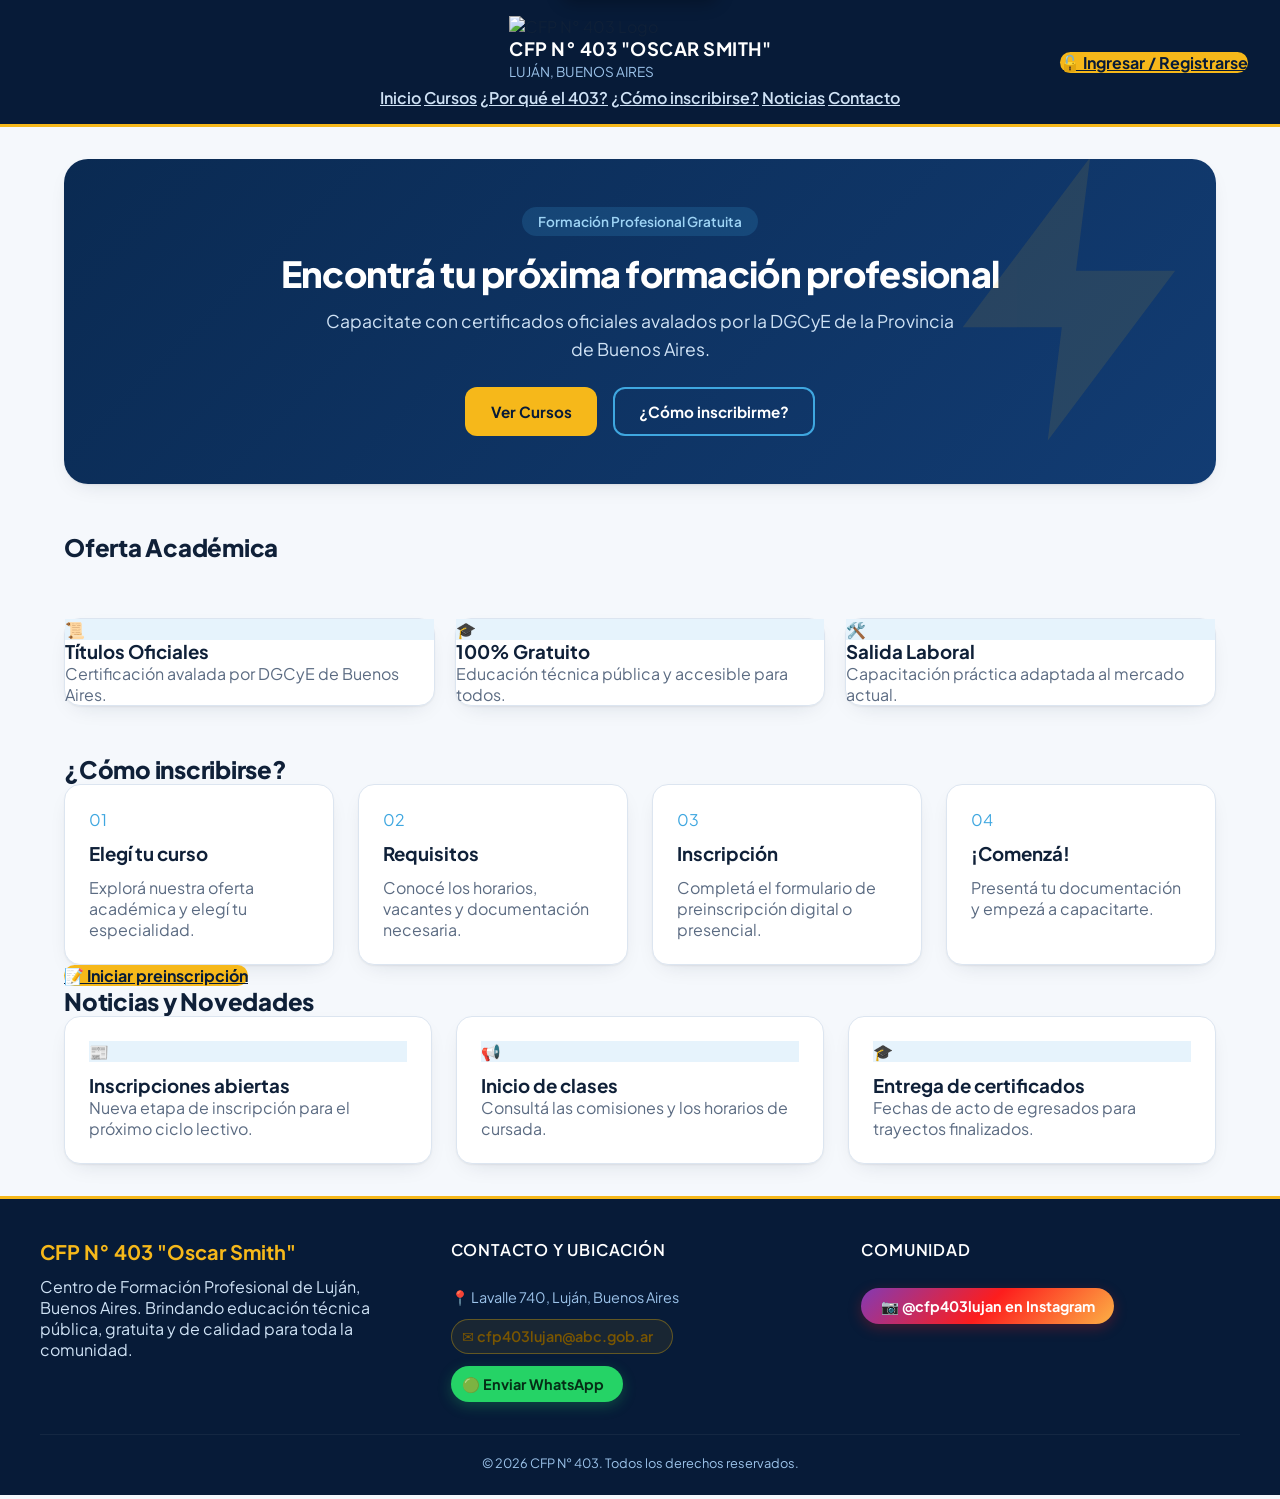
==== index.html @ 6e376b83 "La web pública ya no intenta leer la lista de docentes sin sesión Con los permisos del rol anónimo c" ====
<!DOCTYPE html>
<html lang="es">
<head>
  <meta charset="UTF-8">
  <meta name="viewport" content="width=device-width, initial-scale=1.0, viewport-fit=cover">
  <title>CFP N° 403 - Plataforma</title>

  <!-- Soporte App Móvil PWA -->
  <link rel="manifest" href="manifest.json">
  <link rel="icon" type="image/png" sizes="32x32" href="img/app/favicon-32.png">
  <link rel="apple-touch-icon" href="img/app/apple-touch-icon.png">
  <meta name="theme-color" content="#071B38">
  <meta name="mobile-web-app-capable" content="yes">
  <meta name="apple-mobile-web-app-capable" content="yes">
  <meta name="apple-mobile-web-app-title" content="CFP 403">
  <meta name="apple-mobile-web-app-status-bar-style" content="black-translucent">

  <!-- Splash screens iOS -->
  <link rel="apple-touch-startup-image" media="(device-width:375px) and (device-height:812px) and (-webkit-device-pixel-ratio:3)" href="img/app/splash-1125x2436.png">
  <link rel="apple-touch-startup-image" media="(device-width:414px) and (device-height:896px) and (-webkit-device-pixel-ratio:2)" href="img/app/splash-828x1792.png">
  <link rel="apple-touch-startup-image" media="(device-width:414px) and (device-height:896px) and (-webkit-device-pixel-ratio:3)" href="img/app/splash-1242x2688.png">
  <link rel="apple-touch-startup-image" media="(device-width:390px) and (device-height:844px) and (-webkit-device-pixel-ratio:3)" href="img/app/splash-1170x2532.png">
  <link rel="apple-touch-startup-image" media="(device-width:393px) and (device-height:852px) and (-webkit-device-pixel-ratio:3)" href="img/app/splash-1179x2556.png">
  <link rel="apple-touch-startup-image" media="(device-width:430px) and (device-height:932px) and (-webkit-device-pixel-ratio:3)" href="img/app/splash-1290x2796.png">
  <link rel="apple-touch-startup-image" media="(device-width:428px) and (device-height:926px) and (-webkit-device-pixel-ratio:3)" href="img/app/splash-1284x2778.png">
  <link rel="apple-touch-startup-image" media="(device-width:375px) and (device-height:667px) and (-webkit-device-pixel-ratio:2)" href="img/app/splash-750x1334.png">
  <link rel="apple-touch-startup-image" media="(device-width:402px) and (device-height:874px) and (-webkit-device-pixel-ratio:3)" href="img/app/splash-1206x2622.png">
  <link rel="apple-touch-startup-image" media="(device-width:440px) and (device-height:956px) and (-webkit-device-pixel-ratio:3)" href="img/app/splash-1320x2868.png">

  <!-- Fuente Inter -->
  <link rel="preconnect" href="https://fonts.googleapis.com">
  <link rel="preconnect" href="https://fonts.gstatic.com" crossorigin>
  <link href="https://fonts.googleapis.com/css2?family=Inter:wght@400;500;600;700&display=swap" rel="stylesheet">

  <!-- 1. Variables globales -->
  <link rel="stylesheet" href="css/variables.css">

  <!-- 2. Hojas de estilo modulares -->
  <link rel="stylesheet" href="css/header.css">
  <link rel="stylesheet" href="css/hero.css">
  <link rel="stylesheet" href="css/courses.css">
  <link rel="stylesheet" href="css/footer.css">
  <link rel="stylesheet" href="css/animations.css">
  <link rel="stylesheet" href="css/sections.css">
  <link rel="stylesheet" href="css/pdf-lab.css">
  <link rel="stylesheet" href="css/auth.css">
  
  <!-- 3. CSS principal base -->
  <link rel="stylesheet" href="css/styles.css">

  <!-- 4. CSS Panel de Administración -->
  <link rel="stylesheet" href="css/admin-dashboard.css?v=60005">
  <link href="https://fonts.googleapis.com/css2?family=Plus+Jakarta+Sans:wght@400;500;600;700;800&display=swap" rel="stylesheet">
  <link rel="stylesheet" href="css/tema-cfp.css?v=70105">
  <link rel="stylesheet" href="css/inteligencia.css?v=70001">
  <link rel="stylesheet" href="css/ficha-inscripcion.css?v=70065">
  <link rel="stylesheet" href="css/ayuda.css?v=70079">
  <link rel="stylesheet" href="css/movil.css?v=70091">
  <link rel="stylesheet" href="css/licencias.css?v=70102">
  <style>
    /* Los avisos de SweetAlert (progreso, resúmenes, errores) tienen que verse por encima de los paneles de la plataforma */
    .swal2-container { z-index: 20000 !important; }
  </style>
</head>
<body>

  <!-- 1. VISTA PÚBLICA / LANDING -->
  <div id="landing-screen" class="public-landing fade-in">
    
    <header class="main-header">
      <div class="header-brand-center">
        <div class="header-top-brand">
          <img src="logo.png" alt="CFP N° 403 Logo" class="header-logo-xl">
          <div>
            <h1 class="header-title-lg">CFP N° 403 "OSCAR SMITH"</h1>
            <span style="font-size: 0.85rem; color: var(--text-muted);">LUJÁN, BUENOS AIRES</span>
          </div>
        </div>
        
        <!-- Barra de Navegación -->
        <nav class="main-nav">
          <a href="#inicio" class="nav-link">Inicio</a>
          <a href="#cursos" class="nav-link">Cursos</a>
          <a href="#por-que" class="nav-link">¿Por qué el 403?</a>
          <a href="#inscripcion" class="nav-link">¿Cómo inscribirse?</a>
          <a href="#noticias" class="nav-link">Noticias</a>
          <a href="#contacto" class="nav-link">Contacto</a>
        </nav>
      </div>

      <div class="header-action-right">
        <a href="#" onclick="UI.showLoginScreen(); return false;" class="btn-header-login">
          🔓 Ingresar / Registrarse
        </a>
      </div>
    </header>

    <!-- CONTENIDO PRINCIPAL DE LA LANDING -->
    <main class="public-container">

      <!-- 1. HERO BANNER -->
      <section id="inicio" class="hero-banner">
        <span class="hero-badge">Formación Profesional Gratuita</span>
        <h1 class="hero-title">Encontrá tu próxima formación profesional</h1>
        <p class="hero-subtitle">
          Capacitate con certificados oficiales avalados por la DGCyE de la Provincia de Buenos Aires.
        </p>
        <div style="margin-top: 1.5rem; display: flex; gap: 1rem; justify-content: center; flex-wrap: wrap;">
          <a href="#cursos" class="btn btn-gold">Ver Cursos</a>
          <a href="#inscripcion" class="btn btn-outline">¿Cómo inscribirme?</a>
        </div>
      </section>

      <!-- 2. CATÁLOGO Y BÚSQUEDA DE CURSOS PÚBLICO -->
      <section id="cursos" style="margin-bottom: 3.5rem;">
        <div class="section-heading">
          <h2 class="section-title">Oferta Académica</h2>
        </div>
        <div id="lista-trayectos-cards" class="features-grid">
          <!-- Trayectos insertados por trayectos.js -->
        </div>
      </section>

      <!-- 3. ¿POR QUÉ ELEGIR EL CFP 403? -->
      <section id="por-que" class="value-props-grid">
        <div class="prop-card">
          <div class="prop-icon">📜</div>
          <div>
            <h3 class="prop-title">Títulos Oficiales</h3>
            <p class="prop-desc">Certificación avalada por DGCyE de Buenos Aires.</p>
          </div>
        </div>
        <div class="prop-card">
          <div class="prop-icon">🎓</div>
          <div>
            <h3 class="prop-title">100% Gratuito</h3>
            <p class="prop-desc">Educación técnica pública y accesible para todos.</p>
          </div>
        </div>
        <div class="prop-card">
          <div class="prop-icon">🛠️</div>
          <div>
            <h3 class="prop-title">Salida Laboral</h3>
            <p class="prop-desc">Capacitación práctica adaptada al mercado actual.</p>
          </div>
        </div>
      </section>

      <!-- 4. ¿CÓMO INSCRIBIRSE? -->
      <section id="inscripcion" class="steps-section">
        <h2 class="section-title-center">¿Cómo inscribirse?</h2>
        <div class="steps-grid">
          <div class="step-card">
            <span class="step-number">01</span>
            <h3 class="step-title">Elegí tu curso</h3>
            <p class="step-desc">Explorá nuestra oferta académica y elegí tu especialidad.</p>
          </div>
          <div class="step-card">
            <span class="step-number">02</span>
            <h3 class="step-title">Requisitos</h3>
            <p class="step-desc">Conocé los horarios, vacantes y documentación necesaria.</p>
          </div>
          <div class="step-card">
            <span class="step-number">03</span>
            <h3 class="step-title">Inscripción</h3>
            <p class="step-desc">Completá el formulario de preinscripción digital o presencial.</p>
          </div>
          <div class="step-card">
            <span class="step-number">04</span>
            <h3 class="step-title">¡Comenzá!</h3>
            <p class="step-desc">Presentá tu documentación y empezá a capacitarte.</p>
          </div>
        </div>
        <a href="inscripcion.html" class="btn-inscripcion-gold">
          📝 Iniciar preinscripción
        </a>
      </section>

      <!-- 5. NOVEDADES Y NOTICIAS -->
      <section id="noticias" class="news-section">
        <div class="section-heading">
          <h2 class="section-title">Noticias y Novedades</h2>
        </div>
        <div class="news-grid">
          <div class="news-card">
            <div class="news-icon">📰</div>
            <div>
              <h3 class="news-title">Inscripciones abiertas</h3>
              <p class="news-desc">Nueva etapa de inscripción para el próximo ciclo lectivo.</p>
            </div>
          </div>
          <div class="news-card">
            <div class="news-icon">📢</div>
            <div>
              <h3 class="news-title">Inicio de clases</h3>
              <p class="news-desc">Consultá las comisiones y los horarios de cursada.</p>
            </div>
          </div>
          <div class="news-card">
            <div class="news-icon">🎓</div>
            <div>
              <h3 class="news-title">Entrega de certificados</h3>
              <p class="news-desc">Fechas de acto de egresados para trayectos finalizados.</p>
            </div>
          </div>
        </div>
      </section>

    </main>

    <!-- FOOTER INSTITUCIONAL -->
    <footer id="contacto" class="main-footer">
      <div class="footer-container">
        <div>
          <h3 class="footer-title-gold">CFP N° 403 "Oscar Smith"</h3>
          <p class="footer-description">
            Centro de Formación Profesional de Luján, Buenos Aires. Brindando educación técnica pública, gratuita y de calidad para toda la comunidad.
          </p>
        </div>

        <div class="footer-contact-group">
          <h4 class="footer-title">Contacto y Ubicación</h4>
          <a href="https://maps.google.com/?q=Lavalle+740+Lujan+Buenos+Aires" target="_blank" rel="noopener" class="contact-link-location">
            📍 Lavalle 740, Luján, Buenos Aires
          </a>
          <a href="mailto:cfp403lujan@abc.gob.ar" class="btn-contact btn-email">
            ✉️ cfp403lujan@abc.gob.ar
          </a>
          <a href="https://wa.me/5492323643809?text=%C2%A1Hola%21%20Me%20comunico%20desde%20la%20web%20del%20CFP%20N.%C2%BA%20403%20de%20Luj%C3%A1n.%20Quisiera%20consultar%20sobre%3A%20" target="_blank" rel="noopener" class="btn-contact btn-whatsapp">
            🟢 Enviar WhatsApp
          </a>
        </div>

        <div class="footer-community-group">
          <h4 class="footer-title">Comunidad</h4>
          <a href="https://instagram.com/cfp403lujan" target="_blank" rel="noopener" class="btn-instagram">
            📷 @cfp403lujan en Instagram
          </a>
        </div>
      </div>

      <div class="footer-copyright">
        © 2026 CFP N° 403. Todos los derechos reservados.
      </div>
    </footer>

  </div>

  <!-- PANTALLA DE ACCESO / LOGIN -->
  <div id="login-screen" class="auth-screen" style="display: none;">
    <div class="auth-card">
      
      <div class="auth-header">
        <img src="logo.png" alt="CFP N° 403 Logo" class="auth-logo">
        <h2>Acceso al Sistema</h2>
        <p>CFP N° 403 "Oscar Smith"</p>
      </div>

      <!-- Pestañas -->
      <div class="auth-tabs">
        <button id="tab-btn-login" class="auth-tab active" onclick="UI.toggleAuthTab('login')">Ingresar</button>
        <button id="tab-btn-register" class="auth-tab" onclick="UI.toggleAuthTab('register')">Solicitar Cuenta</button>
      </div>

      <!-- Formulario de Login -->
      <form id="form-login" onsubmit="event.preventDefault(); Auth.iniciarSesion();">
        <div class="form-group">
          <label for="role-select">Rol de Ingreso</label>
          <div class="select-wrapper">
            <select id="role-select" class="form-control custom-select">
              <option value="estudiante">Estudiante</option>
              <option value="docente">Docente</option>
              <option value="admin">Administrador</option>
            </select>
          </div>
        </div>

        <div class="form-group">
          <label for="login-user">Usuario / DNI / Email</label>
          <input type="text" id="login-user" class="form-control" placeholder="Ej: 38123456" required>
        </div>

        <div class="form-group">
          <label for="login-pass">Contraseña</label>
          <input type="password" id="login-pass" class="form-control" placeholder="••••••••" autocomplete="current-password" required>
        </div>

        <button type="submit" class="btn-block btn-gold">Iniciar Sesión</button>
        <button type="button" class="btn-block btn-outline" style="margin-top: 0.5rem;" onclick="UI.showLanding()">← Volver al Inicio</button>
      </form>

      <!-- Formulario de Registro -->
      <form id="form-register" style="display: none;" onsubmit="event.preventDefault(); Auth.solicitarRegistro();">
        <div class="form-group">
          <label for="reg-nombre">Nombre y Apellido</label>
          <input type="text" id="reg-nombre" class="form-control" placeholder="Nombre completo" required>
        </div>
        <div class="form-group">
          <label for="reg-dni">DNI</label>
          <input type="text" id="reg-dni" class="form-control" placeholder="Sin puntos" required>
        </div>
        <div class="form-group">
          <label for="reg-pass">Contraseña</label>
          <input type="password" id="reg-pass" class="form-control" placeholder="••••••••" autocomplete="new-password" required>
        </div>
        <div class="form-group">
          <label for="reg-rol">Rol Solicitado</label>
          <select id="reg-rol" class="form-control custom-select">
            <option value="estudiante">Estudiante</option>
            <option value="docente">Docente</option>
          </select>
        </div>
        <button type="submit" class="btn-block btn-gold">Enviar Solicitud</button>
        <button type="button" class="btn-block btn-outline" style="margin-top: 0.5rem;" onclick="UI.showLanding()">← Volver al Inicio</button>
      </form>

    </div>
  </div>
  
  <!-- 3. DASHBOARD / PLATAFORMA ADMIN -->
  <div id="app-screen" class="dashboard-layout" style="display: none;">
    <div id="menu-overlay" onclick="UI.toggleMenu(false)"></div>
    
    <!-- SIDEBAR -->
    <aside class="sidebar">
      <div class="sidebar-brand">
        <img src="logo.png" alt="CFP N° 403">
        <div class="sidebar-brand-text">
          <h3>CFP N° 403</h3>
          <span>Panel de Control</span>
        </div>
      </div>

<!-- index.html (Navegación Sidebar) -->
<nav class="sidebar-nav">
  <button id="btn-dashboard" class="nav-item-btn active" onclick="UI.showTab('dashboard')">
    <span class="icon"><svg viewBox="0 0 24 24" fill="none" stroke="currentColor" stroke-width="2" stroke-linecap="round" stroke-linejoin="round"><rect x="3" y="3" width="7" height="9" rx="1"/><rect x="14" y="3" width="7" height="5" rx="1"/><rect x="14" y="12" width="7" height="9" rx="1"/><rect x="3" y="16" width="7" height="5" rx="1"/></svg></span> Dashboard
  </button>
  <button id="btn-progreso" class="nav-item-btn" style="display:none" onclick="UI.showTab('progreso')">
    <span class="icon"><svg viewBox="0 0 24 24" fill="none" stroke="currentColor" stroke-width="2" stroke-linecap="round" stroke-linejoin="round"><path d="M3 17l6-6 4 4 8-8"/><path d="M14 7h7v7"/></svg></span> Mi progreso
  </button>
  <button id="btn-seguimiento" class="nav-item-btn" style="display:none" onclick="UI.showTab('seguimiento')">
    <span class="icon"><svg viewBox="0 0 24 24" fill="none" stroke="currentColor" stroke-width="2" stroke-linecap="round" stroke-linejoin="round"><path d="M9 11l3 3 8-8"/><path d="M20 12v7a2 2 0 0 1-2 2H6a2 2 0 0 1-2-2V5a2 2 0 0 1 2-2h9"/></svg></span> Seguimiento
  </button>
  <button id="btn-secretaria" class="nav-item-btn" style="display:none" onclick="UI.showTab('secretaria')">
    <span class="icon"><svg viewBox="0 0 24 24" fill="none" stroke="currentColor" stroke-width="2" stroke-linecap="round" stroke-linejoin="round"><path d="M4 20V10M10 20V4M16 20v-7M22 20H2"/></svg></span> Cifras por trayecto
  </button>
  <button id="btn-inteligencia" class="nav-item-btn" style="display:none" onclick="UI.showTab('inteligencia')">
    <span class="icon"><svg viewBox="0 0 24 24" fill="none" stroke="currentColor" stroke-width="2" stroke-linecap="round" stroke-linejoin="round"><path d="M3 17l5-5 4 4 8-9"/><path d="M3 21h18"/></svg></span> Inteligencia de datos
  </button>
  <button id="btn-preinscripciones" class="nav-item-btn" style="display:none" onclick="UI.showTab('preinscripciones')">
    <span class="icon"><svg viewBox="0 0 24 24" fill="none" stroke="currentColor" stroke-width="2" stroke-linecap="round" stroke-linejoin="round"><path d="M14 3H6a2 2 0 0 0-2 2v14a2 2 0 0 0 2 2h12a2 2 0 0 0 2-2V9z"/><path d="M14 3v6h6M9 14h6M9 18h6"/></svg></span> Preinscripciones
  </button>
  <button id="btn-cuentas" class="nav-item-btn" style="display:none" onclick="UI.showTab('cuentas')">
    <span class="icon"><svg viewBox="0 0 24 24" fill="none" stroke="currentColor" stroke-width="2" stroke-linecap="round" stroke-linejoin="round"><circle cx="8" cy="15" r="4"/><path d="M10.800 12.200 20 3M16 7l3 3M14 9l2 2"/></svg></span> Cuentas y claves
  </button>
  <button id="btn-observaciones" class="nav-item-btn" style="display:none" onclick="UI.showTab('observaciones')">
    <span class="icon"><svg viewBox="0 0 24 24" fill="none" stroke="currentColor" stroke-width="2" stroke-linecap="round" stroke-linejoin="round"><path d="M14 3H7a2 2 0 0 0-2 2v14a2 2 0 0 0 2 2h10a2 2 0 0 0 2-2V8z"/><path d="M14 3v5h5M9 13h6M9 17h4"/></svg></span> Observaciones
  </button>
  <button id="btn-licencias" class="nav-item-btn" style="display:none" onclick="UI.showTab('licencias')">
    <span class="icon"><svg viewBox="0 0 24 24" fill="none" stroke="currentColor" stroke-width="2" stroke-linecap="round" stroke-linejoin="round"><rect x="3" y="4" width="18" height="18" rx="2"/><path d="M16 2v4M8 2v4M3 10h18M9 16l2 2 4-4"/></svg></span> Licencias docentes
  </button>
  <button id="btn-cooperadora" class="nav-item-btn" style="display:none" onclick="UI.showTab('cooperadora')">
    <span class="icon"><svg viewBox="0 0 24 24" fill="none" stroke="currentColor" stroke-width="2" stroke-linecap="round" stroke-linejoin="round"><path d="M12 21s-7-4.400-7-10a4.800 4.800 0 0 1 7-4.200A4.800 4.800 0 0 1 19 11c0 5.600-7 10-7 10z"/><path d="M8 11h3M11 9v4"/></svg></span> Cooperadora
  </button>
  <div class="nav-grupo" id="grp-documentos">
    <button type="button" class="nav-grupo-cab" aria-expanded="false" onclick="UI.toggleGrupo('documentos')"><span class="icon"><svg viewBox="0 0 24 24" fill="none" stroke="currentColor" stroke-width="2" stroke-linecap="round" stroke-linejoin="round"><path d="M14 3H7a2 2 0 0 0-2 2v14a2 2 0 0 0 2 2h10a2 2 0 0 0 2-2V8z"/><path d="M14 3v5h5M9 13h6M9 17h6"/></svg></span> Documentos<span class="nav-grupo-flecha" aria-hidden="true">▸</span></button>
    <div class="nav-grupo-items">
    <button id="btn-planilla" class="nav-item-btn" style="display:none" onclick="PlanillaMatricula.abrir()">
    <span class="icon"><svg viewBox="0 0 24 24" fill="none" stroke="currentColor" stroke-width="2" stroke-linecap="round" stroke-linejoin="round"><rect x="3" y="3" width="18" height="18" rx="2"/><path d="M3 9h18M3 15h18M9 3v18M15 3v18"/></svg></span> Planilla de matrícula
  </button>
    <button id="btn-constancias" class="nav-item-btn" style="display:none" onclick="ConstanciasModulo.abrir()">
    <span class="icon"><svg viewBox="0 0 24 24" fill="none" stroke="currentColor" stroke-width="2" stroke-linecap="round" stroke-linejoin="round"><path d="M14 3H7a2 2 0 0 0-2 2v14a2 2 0 0 0 2 2h10a2 2 0 0 0 2-2V8z"/><path d="M14 3v5h5M9 13h6M9 17h6"/></svg></span> Constancias
  </button>
    <button id="btn-actas" class="nav-item-btn" style="display:none" onclick="UI.showTab('actas')">
    <span class="icon"><svg viewBox="0 0 24 24" fill="none" stroke="currentColor" stroke-width="2" stroke-linecap="round" stroke-linejoin="round"><rect x="5" y="4" width="14" height="17" rx="2"/><path d="M9 4V3h6v1M9 11h6M9 15h6"/></svg></span> Fichas, Actas y Certificados
  </button>
    <button id="btn-libro-matriz" class="nav-item-btn" style="display:none" onclick="UI.showTab('libro-matriz')">
    <span class="icon"><svg viewBox="0 0 24 24" fill="none" stroke="currentColor" stroke-width="2" stroke-linecap="round" stroke-linejoin="round"><path d="M4 5a2 2 0 0 1 2-2h13v16H6a2 2 0 0 0-2 2z"/><path d="M4 21V5M9 8h6M9 12h6"/></svg></span> Libro matriz
  </button>
    </div>
  </div>
  <div class="nav-grupo" id="grp-trayectos">
    <button type="button" class="nav-grupo-cab" aria-expanded="false" onclick="UI.toggleGrupo('trayectos')"><span class="icon"><svg viewBox="0 0 24 24" fill="none" stroke="currentColor" stroke-width="2" stroke-linecap="round" stroke-linejoin="round"><path d="M4 5a2 2 0 0 1 2-2h12v18H6a2 2 0 0 1-2-2z"/><path d="M8 7h6"/></svg></span> Trayectos<span class="nav-grupo-flecha" aria-hidden="true">▸</span></button>
    <div class="nav-grupo-items">
    <button id="btn-trayectos" class="nav-item-btn" onclick="UI.showTab('trayectos')">
    <span class="icon"><svg viewBox="0 0 24 24" fill="none" stroke="currentColor" stroke-width="2" stroke-linecap="round" stroke-linejoin="round"><path d="M4 5a2 2 0 0 1 2-2h12v18H6a2 2 0 0 1-2-2z"/><path d="M8 7h6"/></svg></span> Trayectos Formativos
  </button>
    <button id="btn-nuevo-trayecto" class="nav-item-btn admin-only" onclick="Trayectos.nuevo()">
    <span class="icon"><svg viewBox="0 0 24 24" fill="none" stroke="currentColor" stroke-width="2" stroke-linecap="round" stroke-linejoin="round"><circle cx="12" cy="12" r="9"/><path d="M12 8v8M8 12h8"/></svg></span> Cargar Trayecto
  </button>
    <button id="btn-practicas" class="nav-item-btn" style="display:none" onclick="window.open('https://ndinova-bit.github.io/practicas-cfp403/#/docente','_blank','noopener')" title="Abre el panel de la plataforma de prácticas en otra pestaña">
    <span class="icon"><svg viewBox="0 0 24 24" fill="none" stroke="currentColor" stroke-width="2" stroke-linecap="round" stroke-linejoin="round"><rect x="3" y="4" width="18" height="13" rx="2"/><path d="M8 21h8M12 17v4M8 10l2 2 4-4"/></svg></span> Resultados de prácticas
  </button>
    </div>
  </div>
  <button id="btn-novedades" class="nav-item-btn" style="display:none" onclick="UI.showTab('novedades')">
    <span class="icon"><svg viewBox="0 0 24 24" fill="none" stroke="currentColor" stroke-width="2" stroke-linecap="round" stroke-linejoin="round"><path d="M6 8a6 6 0 0 1 12 0c0 7 3 9 3 9H3s3-2 3-9"/><path d="M10 21a2 2 0 0 0 4 0"/></svg></span> Novedades
  </button>
  <button id="btn-usuarios" class="nav-item-btn admin-only" onclick="UI.showTab('usuarios')">
    <span class="icon"><svg viewBox="0 0 24 24" fill="none" stroke="currentColor" stroke-width="2" stroke-linecap="round" stroke-linejoin="round"><circle cx="9" cy="8" r="3.5"/><path d="M2.5 20c0-3.6 3-6 6.5-6s6.500 2.400 6.500 6"/><path d="M16 4.500a3.500 3.500 0 0 1 0 7M18 14c2.200.800 3.500 2.700 3.500 6"/></svg></span> Usuarios y Roles
  </button>
  <div class="nav-grupo" id="grp-sistema">
    <button type="button" class="nav-grupo-cab" aria-expanded="false" onclick="UI.toggleGrupo('sistema')"><span class="icon"><svg viewBox="0 0 24 24" fill="none" stroke="currentColor" stroke-width="2" stroke-linecap="round" stroke-linejoin="round"><circle cx="12" cy="12" r="3"/><path d="M12 2v3M12 19v3M2 12h3M19 12h3M5 5l2 2M17 17l2 2M19 5l-2 2M7 17l-2 2"/></svg></span> Sistema<span class="nav-grupo-flecha" aria-hidden="true">▸</span></button>
    <div class="nav-grupo-items">
    <button id="btn-backups" class="nav-item-btn admin-only" onclick="UI.showTab('backups')">
    <span class="icon"><svg viewBox="0 0 24 24" fill="none" stroke="currentColor" stroke-width="2" stroke-linecap="round" stroke-linejoin="round"><ellipse cx="12" cy="6" rx="8" ry="3"/><path d="M4 6v6c0 1.700 3.600 3 8 3s8-1.300 8-3V6M4 12v6c0 1.700 3.600 3 8 3s8-1.300 8-3v-6"/></svg></span> Base de Datos
  </button>
    <button id="btn-estadisticas" class="nav-item-btn admin-only" onclick="UI.showTab('estadisticas')">
    <span class="icon"><svg viewBox="0 0 24 24" fill="none" stroke="currentColor" stroke-width="2" stroke-linecap="round" stroke-linejoin="round"><path d="M3 3v18h18"/><path d="M7 15l4-5 3 3 5-7"/></svg></span> Estadísticas
  </button>
    <button id="btn-auditoria" class="nav-item-btn admin-only" onclick="UI.showTab('auditoria')">
    <span class="icon"><svg viewBox="0 0 24 24" fill="none" stroke="currentColor" stroke-width="2" stroke-linecap="round" stroke-linejoin="round"><path d="M12 3 4 6v6c0 5 3.400 8.200 8 9 4.600-.800 8-4 8-9V6z"/><path d="M9 12l2 2 4-4"/></svg></span> Auditoría
  </button>
    </div>
  </div>
  <button id="btn-ayuda" class="nav-item-btn" onclick="UI.showTab('ayuda')">
    <span class="icon"><svg viewBox="0 0 24 24" fill="none" stroke="currentColor" stroke-width="2" stroke-linecap="round" stroke-linejoin="round"><circle cx="12" cy="12" r="9"/><path d="M9.500 9.500a2.500 2.500 0 1 1 3.500 2.300c-.700.400-1 .900-1 1.700"/><circle cx="12" cy="17" r=".6"/></svg></span> Ayuda y guía
  </button>
</nav>

      <button type="button" class="btn btn-outline app-boton-instalar" style="margin-top: auto; width: 100%; margin-bottom: 0.5rem;" onclick="AppCFP.instalar()">
        📲 Instalar la app
      </button>
      <button class="btn btn-outline" style="width: 100%; margin-bottom: 0.5rem;" onclick="Auth.cambiarMiClave()">
        Cambiar mi contraseña
      </button>
      <button class="btn btn-outline solo-admin-total" style="width: 100%; margin-bottom: 0.5rem;" onclick="Auth.configurarSegundoPaso()">
        Verificación en 2 pasos
      </button>
      <button class="btn btn-danger" style="width: 100%;" onclick="Auth.cerrarSesion()">
        Cerrar sesión
      </button>
    </aside>

    <!-- WRAPPER DERECHO: HEADER + CONTENIDO -->
    <div class="main-wrapper">
      
      <!-- HEADER PROFESIONAL -->
      <header class="admin-header">
        <div class="admin-header-title">
          <button type="button" id="btn-menu-movil" class="menu-movil-btn" aria-label="Abrir menú" onclick="UI.toggleMenu()">☰</button>
          <h2 id="current-section-title">Dashboard</h2>
          <button type="button" id="btn-ayuda-pantalla" class="ayuda-btn" title="Ayuda de esta pantalla" aria-label="Ayuda de esta pantalla" onclick="AyudaModulo.deEstaPantalla()">?</button>
        </div>
        <div class="admin-user-profile">
          <div class="user-badge">
            <span class="username" id="display-username">Administrador</span>
            <span class="role" id="display-role">ADMIN</span>
          </div>
        </div>
      </header>

      <!-- CONTENIDO PRINCIPAL -->
      <main class="main-content-body">

      <!-- VISTA 1: DASHBOARD DE RESUMEN ANALÍTICO -->
        <section id="sec-dashboard" class="section-tab active">
          <!-- Encabezado del Dashboard con Filtro por Ciclo Lectivo -->
          <div style="display: flex; justify-content: space-between; align-items: center; margin-bottom: 1.5rem; flex-wrap: wrap; gap: 1rem;">
            <div>
              <h3 style="margin: 0; color: var(--text-main);">📊 Panel General de Control</h3>
              <p style="margin: 0; font-size: 0.85rem; color: var(--text-muted);">Estadísticas académicas y rendimiento del CFP</p>
            </div>
            <div style="display: flex; align-items: center; gap: 0.5rem;">
              <label for="filtro-ciclo-dashboard" style="font-size: 0.85rem; font-weight: 600; color: var(--text-muted);">Ciclo Lectivo:</label>
              <select id="filtro-ciclo-dashboard" class="form-control custom-select" style="width: auto; padding: 0.4rem 0.8rem; font-size: 0.85rem;" onchange="if(window.DashboardAdmin) DashboardAdmin.cargarEstadisticas();">
                <option value="2026" selected>Ciclo Lectivo 2026</option>
                <option value="2027">Ciclo Lectivo 2027</option>
                <option value="TODOS">Todos los Ciclos</option>
              </select>
            </div>
          </div>

          <!-- Grilla de Tarjetas KPI -->
          <div class="stats-grid">
            <div class="stat-card">
              <div class="stat-icon" style="background:#E6F3FC;color:#1D5FA8;"><svg viewBox="0 0 24 24" fill="none" stroke="currentColor" stroke-width="2" stroke-linecap="round" stroke-linejoin="round"><path d="M2 9l10-5 10 5-10 5z"/><path d="M6 11v5c0 1.500 2.700 3 6 3s6-1.500 6-3v-5"/></svg></div>
              <div class="stat-info">
                <h4>Trayectos Activos</h4>
                <p class="stat-value" id="stat-count-trayectos">--</p>
              </div>
            </div>

            <div class="stat-card">
              <div class="stat-icon" style="background:#EAE8FB;color:#5B4BC4;"><svg viewBox="0 0 24 24" fill="none" stroke="currentColor" stroke-width="2" stroke-linecap="round" stroke-linejoin="round"><circle cx="9" cy="8" r="3.5"/><path d="M2.5 20c0-3.6 3-6 6.5-6s6.500 2.400 6.500 6"/><path d="M16 4.500a3.500 3.500 0 0 1 0 7M18 14c2.200.800 3.500 2.700 3.500 6"/></svg></div>
              <div class="stat-info">
                <h4>Matrícula / Inscriptos</h4>
                <p class="stat-value" id="stat-count-inscriptos">--</p>
              </div>
            </div>

            <div class="stat-card">
              <div class="stat-icon" style="background:#DDF5EA;color:#146B47;"><svg viewBox="0 0 24 24" fill="none" stroke="currentColor" stroke-width="2" stroke-linecap="round" stroke-linejoin="round"><circle cx="12" cy="12" r="9"/><path d="M8 12l3 3 5-6"/></svg></div>
              <div class="stat-info">
                <h4>Aprobados / Aptos</h4>
                <p class="stat-value" id="stat-count-aprobados">--</p>
              </div>
            </div>

            <div class="stat-card">
              <div class="stat-icon" style="background:#FFF4D1;color:#7A5600;"><svg viewBox="0 0 24 24" fill="none" stroke="currentColor" stroke-width="2" stroke-linecap="round" stroke-linejoin="round"><path d="M8 3h9a2 2 0 0 1 2 2v14a2 2 0 0 1-2 2H7a2 2 0 0 1-2-2V8z"/><path d="M8 3v5H5M9 13h6M9 17h4"/></svg></div>
              <div class="stat-info">
                <h4>Certificados Emitidos</h4>
                <p class="stat-value" id="stat-count-certificados">--</p>
              </div>
            </div>

            <div class="stat-card">
              <div class="stat-icon" style="background:#FDE7E5;color:#B42318;"><svg viewBox="0 0 24 24" fill="none" stroke="currentColor" stroke-width="2" stroke-linecap="round" stroke-linejoin="round"><path d="M12 3 2 20h20z"/><path d="M12 10v5M12 18h.01"/></svg></div>
              <div class="stat-info">
                <h4>Sin certificar</h4>
                <p class="stat-value" id="stat-count-desaprobados">--</p>
              </div>
            </div>
          </div>

          <!-- Inteligencia de datos: Resumen, Prioridades, Mapa de riesgo y Recorrido (js/inteligencia.js) -->
          <div id="intel-root"></div>

          <!-- Desglose por Trayecto y Acciones Rápidas -->
          <div style="display: grid; grid-template-columns: repeat(auto-fit, minmax(320px, 1fr)); gap: 1.5rem; margin-top: 1.5rem;">
            <!-- Tabla de Rendimiento por Trayecto -->
            <div class="card-panel" style="margin: 0;">
              <div class="card-panel-header">
                <h4 style="margin: 0; color: #f8fafc;">Rendimiento por trayecto</h4>
              </div>
              <div id="desglose-trayectos-dashboard" style="overflow-x: auto;">
                <p style="color: #94a3b8; font-size: 0.85rem;">Cargando resumen de trayectos...</p>
              </div>
            </div>

            <!-- Acciones Rápidas -->
            <div class="card-panel" style="margin: 0;">
              <div class="card-panel-header">
                <h4 style="margin: 0; color: #f8fafc;">Acciones rápidas</h4>
              </div>
              <div style="display: flex; flex-direction: column; gap: 0.75rem;">
                <button type="button" class="btn btn-primary solo-admin-total" style="text-align: left; justify-content: flex-start;" onclick="if(window.UsuariosAdmin && UsuariosAdmin.abrirModal) { UsuariosAdmin.abrirModal(); } else if(window.UI && UI.abrirModalNuevoUsuario) { UI.abrirModalNuevoUsuario(); }">
                  + Crear Nuevo Usuario
                </button>
                <button type="button" class="btn btn-secondary" style="text-align: left; justify-content: flex-start;" onclick="UI.showTab('trayectos')">
                  📚 Gestionar Trayectos Formativos
                </button>
                <button type="button" class="btn btn-gold" style="text-align: left; justify-content: flex-start;" onclick="UI.showTab('actas').then(() => window.ActasModulo && ActasModulo.cambiarModo('cert'))">
                  📜 Emitir Certificados PDF
                </button>
              </div>
            </div>
          </div>
        </section>

        <!-- VISTA 2: LISTA DE TRAYECTOS DENTRO DEL DASHBOARD -->
        <section id="novedades" class="section-tab" style="display: none;"><div id="novedades-admin"></div></section>

        <section id="inteligencia" class="section-tab" style="display: none;">
          <div style="display: flex; justify-content: space-between; align-items: center; margin-bottom: 1rem; flex-wrap: wrap; gap: 1rem;">
            <p style="margin: 0; font-size: 0.85rem; color: var(--text-muted);">Vista de solo lectura: cifras y gráficos, sin datos personales.</p>
            <div style="display: flex; align-items: center; gap: 0.5rem;">
              <label for="filtro-ciclo-intel" style="font-size: 0.85rem; font-weight: 600; color: var(--text-muted);">Ciclo Lectivo:</label>
              <select id="filtro-ciclo-intel" class="form-control custom-select" style="width: auto; padding: 0.4rem 0.8rem; font-size: 0.85rem;" onchange="if(window.DashboardIntel) DashboardIntel.cargar(this.value, { raiz: 'intel-root-sec', soloLectura: true });">
                <option value="2026" selected>Ciclo Lectivo 2026</option>
                <option value="2027">Ciclo Lectivo 2027</option>
                <option value="TODOS">Todos los Ciclos</option>
              </select>
            </div>
          </div>
          <div id="intel-root-sec"></div>
        </section>

        <section id="secretaria" class="section-tab" style="display: none;"><div id="secretaria-contenido"></div></section>
        <section id="preinscripciones" class="section-tab" style="display: none;"><div id="preinscripciones-contenido"></div></section>
        <section id="cuentas" class="section-tab" style="display: none;"><div id="cuentas-contenido"></div></section>
        <section id="estadisticas" class="section-tab admin-only" style="display: none;"><div id="estadisticas-contenido"></div></section>
        <section id="observaciones" class="section-tab" style="display: none;"><div id="observaciones-contenido"></div></section>
        <section id="licencias" class="section-tab" style="display: none;"><div id="licencias-contenido"></div></section>
        <section id="ayuda" class="section-tab" style="display: none;"><div id="ayuda-contenido"></div></section>
        <section id="cooperadora" class="section-tab" style="display: none;"><div id="cooperadora-contenido"></div></section>
        <section id="seguimiento" class="section-tab" style="display: none;"><div id="seguimiento-contenido"></div></section>

        <section id="progreso" class="section-tab" style="display: none;"><div data-novedades-usuario></div><div id="progreso-contenido"></div></section>

        <section id="trayectos" class="section-tab" style="display: none;">
          <div data-novedades-usuario></div>
          <div class="card-panel-header">
            <div>
              <h2>Trayectos Formativos</h2>
              <p style="font-size: 0.85rem; color: #94a3b8;">Gestión de la oferta académica e itinerarios de formación</p>
            </div>
            <div style="display: flex; gap: 0.75rem; align-items: center;">
              <!-- FILTRO POR CICLO LECTIVO -->
              <select id="filtro-ciclo-lectivo" class="form-control custom-select" style="width: auto; padding: 0.4rem 0.8rem;" onchange="Trayectos.cargarTrayectos()">
                <option value="2026" selected>Ciclo Lectivo 2026</option>
                <option value="2027">Ciclo Lectivo 2027</option>
                <option value="TODOS">Todos los Ciclos</option>
              </select>
              <button class="btn btn-primary admin-only" onclick="UI.showTab('nuevo-trayecto')">+ Nuevo Trayecto</button>
            </div>
          </div>
          <!-- Contenedor único para el panel admin -->
          <div id="lista-trayectos-admin"></div>
        </section>
        
        <!-- VISTA 3: CARGA / EDICIÓN DE TRAYECTO (FORMULARIO) -->
        <section id="nuevo-trayecto" class="section-tab admin-only" style="display: none;">
          <div class="card-panel">
            <div class="card-panel-header">
              <h3 id="titulo-form-trayecto">Nuevo Trayecto Formativo</h3>
            </div>
            <form id="form-trayecto" onsubmit="event.preventDefault(); Trayectos.guardarTrayecto();">
              
              <!-- CAMPO OCULTO PARA EL ID AL EDITAR -->
              <input type="hidden" id="trayecto-id" value="">

              <div class="form-grid-2">
                <div class="form-group">
                  <label for="trayecto-nombre">Nombre del Trayecto (tal cual el Catálogo) *</label>
                  <input type="text" id="trayecto-nombre" class="form-control" placeholder="Ej: Programación Web" required>
                </div>
                <div class="form-group">
                  <label for="trayecto-ciclo">Ciclo Lectivo *</label>
                  <input type="number" id="trayecto-ciclo" class="form-control" value="2026" min="2020" max="2035" required>
                </div>
              </div>

              <div class="form-group" style="margin-top: 1rem;">
                <label for="trayecto-docente">Docente Asignado</label>
                <select id="trayecto-docente" class="form-control custom-select">
                  <option value="">Seleccionar Docente...</option>
                </select>
              </div>
              <div class="form-group sup-box">
                <label>Instructores suplentes</label>
                <div id="suplentes-lista"><p class="sup-ayuda">Guardá el trayecto y después, al editarlo, vas a poder agregar suplentes.</p></div>
              </div>
             <!-- CAMPOS PARA CERTIFICACIÓN Y RESOLUCIÓN -->
<div class="form-grid-2" style="margin-top: 1rem;">
  <div class="form-group">
    <label for="trayecto-certificacion">N° de Curso Oficial</label>
    <input type="text" id="trayecto-certificacion" class="form-control" placeholder="Ej: 1025">
  </div>
  <div class="form-group">
    <label for="trayecto-horas">Horas (Catálogo)</label>
    <input type="number" id="trayecto-horas" class="form-control" min="1" max="5000" placeholder="Ej: 360">
    <small style="color:var(--cfp-muted)">Horas reloj del Catálogo. Gasista, Montador Electricista y Electricista Instalador: horas cátedra.</small>
  </div>
</div>
<div class="form-group" style="margin-top: 1rem;">
  <label for="trayecto-resolucion">Certificación (tal cual el Catálogo, con la resolución)</label>
  <textarea id="trayecto-resolucion" class="form-control" rows="2" placeholder="Ej: Montador Electricista Domiciliario según Resolución Nro. RESFC - 2019 - 6865-GDEBA - DGCYE / RESOL-2022-2147-APN-ME / DI-2025-5-APN-DVNTYE#ME"></textarea>
  <small style="color:var(--cfp-muted)">Va en el certificado después de «CERTIFICADO DE». Respetá mayúsculas, minúsculas y puntos del Catálogo. El nombre del trayecto (arriba) es la columna «Nombre del Trayecto».</small>
</div>

              <fieldset class="ficha-curso-campos">
                <legend>Datos para la Ficha de Curso</legend>
                <div class="form-grid-2">
                  <div class="form-group"><label for="trayecto-sede-id">Dónde se dicta</label>
                    <select id="trayecto-sede-id" class="form-control custom-select" onchange="SedesModulo.alElegir()">
                      <option value="">En sede (sin elegir una de la lista)</option>
                    </select>
                    <button type="button" class="btn btn-outline admin-only" style="margin-top:.4rem;padding:.3rem .7rem;font-size:.8rem" onclick="SedesModulo.abrirAdmin()">⚙️ Administrar sedes y subsedes</button></div>
                  <div class="form-group" style="display:none"><label for="trayecto-sede">Tipo (se completa solo)</label>
                    <select id="trayecto-sede" class="form-control custom-select" onchange="document.getElementById('grupo-lugar-dictado').style.display = this.value === 'fuera' ? '' : 'none'">
                      <option value="sede">En sede (CFP N.º 403) · asistencia: preceptoría o docente</option>
                      <option value="fuera">Fuera de sede · asistencia: el docente</option>
                    </select></div>
                  <div class="form-group" id="grupo-lugar-dictado" style="display:none"><label for="trayecto-lugar">Lugar de dictado (fuera de sede)</label>
                    <input type="text" id="trayecto-lugar" class="form-control" maxlength="160" placeholder="Ej: Sociedad de Fomento Barrio San Fermín, Calle 123"></div>
                  <div class="form-group"><label for="trayecto-localidad">Localidad</label>
                    <input type="text" id="trayecto-localidad" class="form-control" maxlength="80" value="Luján"></div>
                  <div class="form-group"><label for="trayecto-horario">Horario</label>
                    <input type="text" id="trayecto-horario" class="form-control" maxlength="80" placeholder="Ej: Lunes y miércoles de 18 a 21 hs"></div>
                  <div class="form-group"><label for="trayecto-fecha-inicio">Fecha de inicio</label>
                    <input type="date" id="trayecto-fecha-inicio" class="form-control"></div>
                  <div class="form-group"><label for="trayecto-fecha-cierre">Fecha de cierre</label>
                    <input type="date" id="trayecto-fecha-cierre" class="form-control"></div>
                  <div class="form-group"><label for="trayecto-tipo">Tipo (Catálogo)</label>
                    <input type="text" id="trayecto-tipo" class="form-control" maxlength="80" placeholder="Ej: Nivel II de FP inicial"></div>
                  <div class="form-group"><label for="trayecto-codigo">Código (Catálogo)</label>
                    <input type="text" id="trayecto-codigo" class="form-control" maxlength="20" placeholder="Ej: EE21"></div>
                  <div class="form-group"><label for="trayecto-acto">Acto administrativo</label>
                    <input type="text" id="trayecto-acto" class="form-control" maxlength="120" placeholder="Ej: Disposición N.º …"></div>
                  <div class="form-group" style="grid-column: 1 / -1;"><label>Horario por día <small style="font-weight:400;color:var(--cfp-muted)">(para la planilla de matrícula · formato 17:45 A 21:30 · dejá vacío el día que no se cursa)</small></label>
                    <div class="trayecto-dias">
                      <label>Lun<input type="text" id="trayecto-dia-L" class="form-control" maxlength="14" placeholder="17:45 A 21:30"></label>
                      <label>Mar<input type="text" id="trayecto-dia-M" class="form-control" maxlength="14" placeholder="17:45 A 21:30"></label>
                      <label>Mié<input type="text" id="trayecto-dia-X" class="form-control" maxlength="14" placeholder="17:45 A 21:30"></label>
                      <label>Jue<input type="text" id="trayecto-dia-J" class="form-control" maxlength="14" placeholder="17:45 A 21:30"></label>
                      <label>Vie<input type="text" id="trayecto-dia-V" class="form-control" maxlength="14" placeholder="17:45 A 21:30"></label>
                      <label>Sáb<input type="text" id="trayecto-dia-S" class="form-control" maxlength="14" placeholder="17:45 A 21:30"></label>
                    </div></div>
                  <div class="form-group"><label for="trayecto-horas-catedra">Horas cátedra (opcional)</label>
                    <input type="number" id="trayecto-horas-catedra" class="form-control" min="1" max="7500" placeholder="Se calcula: horas reloj × 1,5"></div>
                  <div class="form-group"><label for="trayecto-obs-planilla">Observaciones de la planilla</label>
                    <input type="text" id="trayecto-obs-planilla" class="form-control" maxlength="120" placeholder="Ej: Proviene de 2025"></div>
                </div>
              </fieldset>

              <div class="form-group" style="margin-top: 1rem;">
                <label for="trayecto-descripcion">Descripción</label>
                <textarea id="trayecto-descripcion" class="form-control" rows="3" placeholder="Resumen del trayecto..."></textarea>
              </div>

              <div class="form-group" style="margin-top: 1rem;">
                <label for="trayecto-requisitos">Requisitos de Inscripción</label>
                <textarea id="trayecto-requisitos" class="form-control" rows="2" placeholder="Ej: DNI, mayor de 16 años..."></textarea>
              </div>

              <div class="form-group" style="margin-top: 1rem;">
                <label class="nov-check" for="trayecto-computa-asistencia" style="margin:0;">
                  <input type="checkbox" id="trayecto-computa-asistencia" checked>
                  Computa asistencia en la nota <small style="color:var(--cfp-muted)">(desmarcar en trayectos virtuales: la nota sale solo de las actividades)</small>
                </label>
              </div>

              <hr style="margin: 1.5rem 0; border-color: rgba(255,255,255,0.08);">
              
              <div style="display: flex; justify-content: space-between; align-items: center; margin-bottom: 1rem;">
                <h4>Módulos Asociados</h4>
                <button type="button" class="btn btn-secondary" onclick="UI.agregarFilaModulo()">+ Agregar Módulo</button>
              </div>

              <div id="contenedor-modulos">
                <div class="modulo-item-card">
                  <div class="form-grid-2">
                    <input type="text" class="mod-nombre form-control" placeholder="Nombre del Módulo">
                    <input type="text" class="mod-codigo form-control" placeholder="Código (Ej: GH 0050)">
                  </div>
                  <div class="form-grid-2" style="margin-top: 0.75rem;">
                    <div>
                      <label style="font-size: 0.75rem;">Fecha Inicio</label>
                      <input type="date" class="mod-inicio form-control">
                    </div>
                    <div>
                      <label style="font-size: 0.75rem;">Fecha Fin</label>
                      <input type="date" class="mod-fin form-control">
                    </div>
                  </div>
                </div>
              </div>

              <button type="submit" class="btn btn-primary" style="margin-top: 1.5rem; width: 100%;">Guardar Trayecto Completo</button>
            </form>
          </div>
        </section>

<!-- VISTA 4: CERTIFICADOS POR TRAYECTO (ADMIN) -->


        <!-- VISTA NUEVA: FICHAS DE CURSO / ACTAS DE EXAMEN -->
        <section id="actas" class="section-tab" style="display: none;">
          <div class="card-panel">
            <div class="card-panel-header" style="display: flex; justify-content: space-between; align-items: center; flex-wrap: wrap; gap: 1rem;">
              <div>
                <h3 style="margin: 0; font-size: 1.25rem;">📋 Fichas, Actas y Certificados</h3>
                <p style="margin: 0.25rem 0 0 0; font-size: 0.85rem; color: #94a3b8;">
                  Fichas de curso, actas oficiales de examen y certificados de egresados.
                </p>
              </div>
              <div id="actas-ciclo-wrap" style="display: flex; gap: 0.5rem; align-items: center;">
                <label for="filtro-ciclo-actas" style="font-size: 0.85rem; font-weight: 600; color: #94a3b8;">Ciclo Lectivo:</label>
                <select id="filtro-ciclo-actas" class="form-control custom-select" style="width: auto; padding: 0.4rem 0.8rem;" onchange="ActasModulo.cargarTrayectosActas()">
                  <!-- Se completa dinámicamente desde js/actas.js -->
                </select>
              </div>
            </div>

            <!-- Botones: Fichas de curso / Actas de examen / Certificados (según el rol) -->
            <div id="actas-modos" class="acta-modos" role="tablist" aria-label="Qué querés ver" style="margin-top: 1.25rem;"></div>

            <!-- Certificados: la nómina de egresados y la impresión (js/certificados.js) -->
            <div id="panel-certificados" style="display: none;">
              <div id="contenedor-certificados-trayectos"></div>
            </div>

            <!-- Contenedor dinámico donde se renderizan las solapas por trayecto y la planilla del acta -->
            <div id="contenedor-modulo-actas" style="margin-top: 1.25rem;">
              <!-- Generado por js/actas.js -->
            </div>
          </div>
        </section>

        <!-- LIBRO MATRIZ: N.º de curso, N.º de egresado y trayectos realizados (solo lectura) -->
        <section id="libro-matriz" class="section-tab" style="display: none;">
          <div class="card-panel">
            <div class="card-panel-header">
              <h3 style="margin: 0; font-size: 1.25rem;">📒 Libro matriz</h3>
              <p style="margin: 0.25rem 0 0 0; font-size: 0.85rem; color: #94a3b8;">
                Registro de N.º de curso, N.º de egresado y trayectos realizados. Se arma con lo que ya se carga en cada trayecto y en Fichas, Actas y Certificados: si cambiás un número allá, se actualiza acá.
              </p>
            </div>
            <div id="libro-matriz-root" style="margin-top: 1.25rem;"></div>
          </div>
        </section>

        <!-- VISTA 5: GESTIÓN DE USUARIOS -->
        <section id="usuarios" class="section-tab admin-only" style="display: none;">
          <div class="card-panel">
            <div class="card-panel-header" style="display: flex; justify-content: space-between; align-items: center; flex-wrap: wrap; gap: 1rem;">
              <div>
                <h3 style="margin: 0; font-size: 1.25rem;">Gestión de Usuarios y Solicitudes</h3>
                <p style="margin: 0.25rem 0 0 0; font-size: 0.85rem; color: #94a3b8;">
                  Aprobación de registros pendientes, alta manual y asignación de roles.
                </p>
              </div>
              <button type="button" class="btn solo-admin-total" style="background: rgba(148,163,184,0.15); border: 1px solid rgba(148,163,184,0.35); color: #cbd5e1;" onclick="UsuariosAdmin.cierreAnio()" title="Pasa a INACTIVO a los estudiantes sin inscripción vigente en el ciclo siguiente">
                🗓️ Cierre de año
              </button>
              <button type="button" class="btn btn-primary solo-admin-total" onclick="if(window.UsuariosAdmin && UsuariosAdmin.abrirModal) { UsuariosAdmin.abrirModal(); } else if(window.UI && UI.abrirModalNuevoUsuario) { UI.abrirModalNuevoUsuario(); }">
                + Crear Nuevo Usuario
              </button>
            </div>

            <div style="overflow-x: auto; margin-top: 1.25rem;">
              <table style="width: 100%; border-collapse: collapse; text-align: left; font-size: 0.9rem;">
                <thead>
                  <tr style="border-bottom: 2px solid rgba(255,255,255,0.1); color: #94a3b8;">
                    <th style="padding: 0.75rem;">Usuario / DNI</th>
                    <th style="padding: 0.75rem;">Contacto / Ubicación</th>
                    <th style="padding: 0.75rem;">Rol</th>
                    <th style="padding: 0.75rem;">Estado</th>
                    <th style="padding: 0.75rem; text-align: right;">Acciones</th>
                  </tr>
                </thead>
                <tbody id="tabla-usuarios">
                  <!-- Carga dinámica desde js/usuarios.js -->
                </tbody>
              </table>
            </div>
          </div>
        </section>

        <!-- VISTA 6: BASE DE DATOS Y RESPALDO (EXCLUSIVO ADMIN) -->
        <section id="backups" class="section-tab admin-only" style="display: none;">
          <div class="card-panel" style="max-width: 750px; margin: 0 auto; padding: 2rem;">
            <div class="card-panel-header" style="margin-bottom: 1.5rem;">
              <div>
                <h2 style="color: #f8fafc; margin: 0; display: flex; align-items: center; gap: 0.5rem;">
                  💾 Gestor de Base de Datos y Backups
                </h2>
                <p style="color: #94a3b8; font-size: 0.875rem; margin-top: 0.25rem;">
                  Herramientas exclusivas de administración para respaldar o restaurar toda la base de datos de Supabase.
                </p>
              </div>
            </div>

            <div class="uso-panel">
              <h4>Espacio usado en la base de datos</h4>
              <div id="uso-base"></div>
            </div>

            <div class="uso-panel">
              <h4>Cierre de ciclo: archivar respuestas antiguas</h4>
              <div id="cierre-ciclo"></div>
            </div>

            <div style="display: grid; grid-template-columns: repeat(auto-fit, minmax(300px, 1fr)); gap: 1.25rem;">
              <!-- Descargar Backup -->
              <div style="background: rgba(15, 23, 42, 0.6); padding: 1.25rem; border-radius: 8px; border: 1px solid rgba(255,255,255,0.08); display: flex; flex-direction: column; justify-content: space-between;">
                <div>
                  <h4 style="color: #38bdf8; margin-top: 0; margin-bottom: 0.5rem; font-size: 1.05rem;">📥 Descargar Backup</h4>
                  <p style="color: #94a3b8; font-size: 0.8rem; line-height: 1.4;">
                    Copia de todas las tablas de la plataforma en un archivo JSON. Tiene datos personales: guardalo en un lugar seguro. Además, cada domingo se hace solo un respaldo completo y cifrado (GitHub → Actions).
                  </p>
                </div>
                <button class="btn" style="background: #0284c7; color: white; border: none; padding: 0.65rem; border-radius: 6px; font-weight: 600; cursor: pointer; margin-top: 1rem; width: 100%;" onclick="ReportesModulo.descargarBackupCompletoJSON()">
                  ⬇️ Descargar Copia JSON
                </button>
              </div>

              <!-- Restaurar Backup -->
              <div style="background: rgba(15, 23, 42, 0.6); padding: 1.25rem; border-radius: 8px; border: 1px solid rgba(248, 113, 113, 0.25); display: flex; flex-direction: column; justify-content: space-between;">
                <div>
                  <h4 style="color: #f87171; margin-top: 0; margin-bottom: 0.5rem; font-size: 1.05rem;">📤 Restaurar Backup</h4>
                  <p style="color: #94a3b8; font-size: 0.8rem; line-height: 1.4;">
                    Vuelve a cargar un respaldo JSON: agrega o actualiza filas (no borra nada). Para recuperar todo ante un problema grave, usar el respaldo semanal cifrado (ver docs/GUIA_PROTECCION.md).
                  </p>
                </div>
                <button class="btn" style="background: #dc2626; color: white; border: none; padding: 0.65rem; border-radius: 6px; font-weight: 600; cursor: pointer; margin-top: 1rem; width: 100%;" onclick="ReportesModulo.restaurarBackupDesdeJSON()">
                  ⚠️ Subir y Restaurar
                </button>
              </div>
            </div>
          </div>
        </section>

        <!-- VISTA 7: AUDITORÍA DE CAMBIOS (EXCLUSIVO ADMIN) -->
        <section id="auditoria" class="section-tab admin-only" style="display: none;">
          <div class="card-panel" style="padding: 1.5rem;">
            <div class="card-panel-header" style="margin-bottom: 1rem;">
              <div>
                <h2 style="color: #f8fafc; margin: 0;">🕵️ Auditoría de cambios</h2>
                <p style="color: #94a3b8; font-size: 0.875rem; margin-top: 0.25rem;">
                  Quién hizo cada cambio y cuándo. Filtrá por rol o por persona; tocá “Ver detalle” para ver el antes y el después.
                </p>
              </div>
            </div>
            <div id="auditoria-filtros" class="aud-filtros"></div>
            <div id="auditoria-contenido"></div>
          </div>
        </section>

      </main>
    </div>
  </div>

  <!-- PULL-TO-REFRESH INDICATOR -->
  <div id="pull-indicator">
    <svg viewBox="0 0 24 24" fill="none" stroke="currentColor" stroke-width="2.5" stroke-linecap="round" stroke-linejoin="round"><path d="M21 12a9 9 0 1 1-6.2-8.6"/><polyline points="21 3 21 9 15 9"/></svg>
    Actualizando…
  </div>

  <!-- BOTTOM NAV MÓVIL -->
  <nav id="bottom-nav" aria-label="Navegación rápida">
    <button type="button" class="bnav-btn" id="bnav-inicio" onclick="UI.bnavIr('inicio')">
      <svg viewBox="0 0 24 24"><path d="M3 12l9-8 9 8"/><path d="M5 10v10h5v-6h4v6h5V10"/></svg>
      <span>Inicio</span>
    </button>
    <button type="button" class="bnav-btn" id="bnav-trayectos" onclick="UI.bnavIr('trayectos')">
      <svg viewBox="0 0 24 24"><path d="M4 5a2 2 0 0 1 2-2h12v18H6a2 2 0 0 1-2-2z"/><path d="M8 7h6"/></svg>
      <span>Trayectos</span>
    </button>
    <button type="button" class="bnav-btn" id="bnav-menu" onclick="UI.toggleMenu()">
      <svg viewBox="0 0 24 24"><line x1="3" y1="6" x2="21" y2="6"/><line x1="3" y1="12" x2="21" y2="12"/><line x1="3" y1="18" x2="21" y2="18"/></svg>
      <span>Menú</span>
    </button>
    <button type="button" class="bnav-btn" id="bnav-ayuda" onclick="UI.bnavIr('ayuda')">
      <svg viewBox="0 0 24 24"><circle cx="12" cy="12" r="9"/><path d="M9.5 9.5a2.5 2.5 0 1 1 3.5 2.3c-.7.4-1 .9-1 1.7"/><circle cx="12" cy="17" r=".6"/></svg>
      <span>Ayuda</span>
    </button>
  </nav>

  <!-- MODAL PARA ALTA MANUAL DE USUARIO -->
  <div id="modal-alta-usuario" class="modal-overlay" style="display: none;">
    <div class="card-panel" style="max-width: 650px; width: 100%; max-height: 90vh; overflow-y: auto; background: #0f172a; border: 1px solid rgba(255,255,255,0.1); border-radius: 12px; padding: 1.5rem;">
      <div class="card-panel-header" style="display: flex; justify-content: space-between; align-items: center; margin-bottom: 1rem;">
        <h3 style="margin: 0;">Crear Nuevo Usuario</h3>
        <button type="button" class="btn btn-outline" onclick="if(window.UsuariosAdmin && UsuariosAdmin.cerrarModal) { UsuariosAdmin.cerrarModal(); } else { document.getElementById('modal-alta-usuario').classList.remove('open'); document.getElementById('modal-alta-usuario').style.display='none'; }" style="padding: 0.2rem 0.6rem;">✕</button>
      </div>

      <form id="form-alta-usuario">
        <div class="form-grid-2" style="display: grid; grid-template-columns: 1fr 1fr; gap: 1rem;">
          <div class="form-group">
            <label for="usr-alta-apellido">Apellido *</label>
            <input type="text" id="usr-alta-apellido" class="form-control" required>
          </div>
          <div class="form-group">
            <label for="usr-alta-nombre">Nombre *</label>
            <input type="text" id="usr-alta-nombre" class="form-control" required>
          </div>
        </div>
        <div class="form-grid-2" style="display: grid; grid-template-columns: 1fr 1fr; gap: 1rem; margin-top: 0.75rem;">
          <div class="form-group">
            <label for="usr-alta-dni">DNI / Documento *</label>
            <input type="text" id="usr-alta-dni" class="form-control" required placeholder="Sin puntos">
          </div>
          <div class="form-group">
            <label for="usr-alta-email">Email</label>
            <input type="email" id="usr-alta-email" class="form-control" placeholder="correo@ejemplo.com">
          </div>
        </div>

        <div class="form-grid-2" style="display: grid; grid-template-columns: 1fr 1fr; gap: 1rem; margin-top: 0.75rem;">
          <div class="form-group">
            <label for="usr-alta-rol">Rol asignado</label>
            <select id="usr-alta-rol" class="form-control custom-select">
              <option value="estudiante">Estudiante</option>
              <option value="docente">Docente</option>
              <option value="preceptor">Preceptor/a</option>
              <option value="regente">Regente</option>
              <option value="secretaria">Secretaría</option>
              <option value="admin">Administrador</option>
            </select>
          </div>
          <div class="form-group">
            <label for="usr-alta-fecha">Fecha de Nacimiento</label>
            <input type="date" id="usr-alta-fecha" class="form-control">
          </div>
        </div>

        <div class="form-grid-2" style="display: grid; grid-template-columns: 1fr 1fr; gap: 1rem; margin-top: 0.75rem;">
          <div class="form-group">
            <label for="usr-alta-domicilio">Domicilio</label>
            <input type="text" id="usr-alta-domicilio" class="form-control">
          </div>
          <div class="form-group">
            <label for="usr-alta-ciudad">Ciudad</label>
            <input type="text" id="usr-alta-ciudad" class="form-control" value="Luján">
          </div>
        </div>

        <div class="form-grid-2" style="display: grid; grid-template-columns: 1fr 1fr; gap: 1rem; margin-top: 0.75rem;">
          <div class="form-group">
            <label for="usr-alta-provincia">Provincia</label>
            <input type="text" id="usr-alta-provincia" class="form-control" value="Buenos Aires">
          </div>
          <div class="form-group">
            <label for="usr-alta-nacionalidad">Nacionalidad</label>
            <input type="text" id="usr-alta-nacionalidad" class="form-control" value="Argentina">
          </div>
        </div>

        <div style="margin-top: 1rem;">
          <label style="display: block; font-weight: 600; margin-bottom: 0.5rem; font-size: 0.9rem;">Inscribir en Trayectos:</label>
          <div id="usr-alta-trayectos" style="background: rgba(0,0,0,0.2); padding: 0.75rem; border-radius: 6px; border: 1px solid rgba(255,255,255,0.05); max-height: 120px; overflow-y: auto;">
            <!-- Carga dinámica de trayectos -->
          </div>
        </div>

        <div style="display: flex; gap: 0.75rem; justify-content: flex-end; margin-top: 1.5rem;">
          <button type="button" class="btn btn-outline" onclick="if(window.UsuariosAdmin && UsuariosAdmin.cerrarModal) { UsuariosAdmin.cerrarModal(); } else { document.getElementById('modal-alta-usuario').classList.remove('open'); document.getElementById('modal-alta-usuario').style.display='none'; }">Cancelar</button>
          <button type="submit" class="btn btn-primary">Guardar Usuario</button>
        </div>
      </form>
    </div>
  </div>

 <!-- Librerías Externas -->
  <script src="https://cdn.jsdelivr.net/npm/@supabase/supabase-js@2.119.0" integrity="sha384-gnyZit14c5lnGcarmA166QQjjJXpucw25ogZXuwH3HxxY904zHkBqmxVpelsPorb" crossorigin="anonymous"></script>
  <script src="https://cdn.jsdelivr.net/npm/sweetalert2@11.26.25" integrity="sha384-nLoOnA/BDh8A/jxqtckg4DumuCGOBYUnNJLZdQz/zfYNp3wcjGSoWTAzgko06G/2" crossorigin="anonymous"></script>
  <script src="https://unpkg.com/pdf-lib@1.17.1/dist/pdf-lib.min.js" integrity="sha384-weMABwrltA6jWR8DDe9Jp5blk+tZQh7ugpCsF3JwSA53WZM9/14PjS5LAJNHNjAI" crossorigin="anonymous"></script>
  <script src="https://cdnjs.cloudflare.com/ajax/libs/crypto-js/4.1.1/crypto-js.min.js" integrity="sha384-S3wQ/l0OsbJoFeJC81UIr3JOlx/OzNJpRt1bV+yhpWQxPAahfpQtpxBSfn+Isslc" crossorigin="anonymous"></script>
  <script src="https://cdn.jsdelivr.net/npm/canvas-confetti@1.6.0/dist/confetti.browser.min.js" integrity="sha384-HAH79XdRvHr6axVGh4xQWVCp14kcd32bNk4Xu0sHDHtFQ42n6BAM8ykvB47dGz6D" crossorigin="anonymous"></script>
  <script src="https://cdnjs.cloudflare.com/ajax/libs/exceljs/4.3.0/exceljs.min.js" integrity="sha384-P7KKlGD3Ng66Ds7oTliLzTnol6DbK+k7PafNYXIBDQ4b5eFWtmqctplDVOxslglR" crossorigin="anonymous"></script>
  
  <!-- Lógica Interna (Sin caracteres sueltos y con versión actualizada) -->
  <script src="js/app.js?v=70024" defer></script>
  <script src="js/entorno-prueba.js?v=70007" defer></script>
  <script src="js/supabase-config.js?v=70007" defer></script>
  <script src="js/avisos.js?v=70008" defer></script>
  <script src="js/reglas.js?v=70105" defer></script>
  <script src="js/ui.js?v=70112" defer></script>
  <script src="js/auth.js?v=70076" defer></script>
  <script src="js/trayectos.js?v=70097" defer></script>
  <script src="js/usuarios.js?v=70094" defer></script>
  <script src="js/auditoria.js?v=70027" defer></script>
  <script src="js/progreso.js?v=70022" defer></script>
  <script src="js/seguimiento.js?v=70105" defer></script>
  <script src="js/ficha.js?v=70052" defer></script>
  <script src="js/novedades.js?v=70052" defer></script>
  <script src="js/importador.js?v=70027" defer></script>
  <script src="js/corrector.js?v=70020" defer></script>
  <script src="js/actividades.js?v=70105" defer></script>
  <script src="js/clases.js?v=70106" defer></script>
  <script src="js/encuesta-cierre.js?v=70105" defer></script>
  <script src="js/asistencias.js?v=70030" defer></script>
  <script src="js/reportes.js?v=70025" defer></script>
  <script src="js/notificaciones.js?v=70007" defer></script>
  <script src="js/actas.js?v=70085" defer></script>
  <script src="js/usobase.js?v=70105" defer></script>
  <script src="js/secretaria.js?v=70053" defer></script>
  <script src="js/matricula_escolar.js?v=70052" defer></script>
  <script src="https://cdn.jsdelivr.net/npm/qrcode-generator@1.4.4/qrcode.min.js" integrity="sha384-lQXOAyZwHXE55JFyrOMB7nY2Wv+m5ZWNtJcHrd1rceRQXAYNLak8ukN5TjBTcIwz" crossorigin="anonymous"></script>
  <script src="js/ficha_inscripcion.js?v=70067" defer></script>
  <script src="js/preinscripciones.js?v=70066" defer></script>
  <script src="js/cuentas.js?v=70050" defer></script>
  <script src="js/estadisticas.js?v=70105" defer></script>
  <script src="js/inteligencia.js?v=70105" defer></script>
  <script src="js/observaciones.js?v=70050" defer></script>
  <script src="js/licencias.js?v=70104" defer></script>
  <script src="js/cooperadora.js?v=70077" defer></script>
  <script src="js/nomina_cooperadora.js?v=70071" defer></script>
  <script src="js/ayuda.js?v=70106" defer></script>
  <script src="js/vistapdf.js?v=70001" defer></script>
  <script src="js/planilla.js?v=70051" defer></script>
  <script src="js/sedes.js?v=70050" defer></script>
  <script src="js/constancias.js?v=70050" defer></script>
  <script src="js/fichacurso.js?v=70018" defer></script>
  <script src="js/certificados.js?v=70085" defer></script>
  <script src="js/libro-matriz.js?v=70111" defer></script>
  <script src="js/libro-temas.js?v=70050" defer></script>
  <script src="js/planificacion.js?v=70050" defer></script>
</body>
</html>
---- css/variables.css ----
:root {
  /* Paleta Institucional Dark */
  --bg-main: #0b111e;
  --bg-gradient: radial-gradient(circle at 50% 0%, #1e293b 0%, #0b111e 75%);
  --surface: #151f32;
  --surface-dark: #0f172a;
  --surface-card: #1e2d4a;
  --border: #2b3b55;
  --border-glow: rgba(234, 179, 8, 0.3);

  
  /* Colores de Identidad */
  --primary-blue: #2563eb;
  --primary-hover: #1d4ed8;
  --accent-gold: #eab308;
  --accent-gold-hover: #ca8a04;

  /* Textos */
  --text-main: #f8fafc;
  --text-muted: #94a3b8;
  --text-gold: #fde047;

  /* Redes y Marcas */
  --whatsapp: #25d366;
  --ig-gradient: linear-gradient(135deg, #833ab4, #fd1d1d, #fcb045);

  /* Radios y Sombras */
  --radius-pill: 50px;
  --radius-card: 16px;
  --shadow-glow: 0 0 25px rgba(234, 179, 8, 0.12);
  --shadow-card: 0 10px 25px -5px rgba(0, 0, 0, 0.4);
}

* {
  box-sizing: border-box;
  margin: 0;
  padding: 0;
  font-family: 'Inter', system-ui, -apple-system, sans-serif;
}

body {
  background: var(--bg-main);
  background-image: var(--bg-gradient);
  color: var(--text-main);
  min-height: 100vh;
  display: flex;
  flex-direction: column;
}
---- css/auth.css ----
/* ==========================================
   MODULO AUTH / LOGIN (ACCESO AL SISTEMA)
   ========================================== */


.auth-screen {
  position: fixed;
  top: 0;
  left: 0;
  width: 100vw;
  height: 100vh;
  background-color: var(--bg-main, #0b111e);
  background-image: var(--bg-gradient);
  display: flex;
  align-items: center;
  justify-content: center;
  padding: 1.5rem;
  box-sizing: border-box;
  z-index: 9999;
}

.auth-card {
  background: var(--surface, #151f32);
  border: 1px solid var(--border, #2b3b55);
  border-radius: var(--radius-card, 16px);
  padding: 2.5rem 2rem;
  width: 100%;
  max-width: 420px;
  box-shadow: var(--shadow-card, 0 10px 30px rgba(0, 0, 0, 0.5));
  text-align: center;
  box-sizing: border-box;
}

/* Control estricto del tamaño del logo en Login */
.auth-logo {
  width: 90px !important;
  height: 90px !important;
  max-width: 90px !important;
  max-height: 90px !important;
  object-fit: contain;
  margin: 0 auto 1.25rem auto;
  display: block;
}

.auth-header h2 {
  color: var(--text-main, #f8fafc);
  font-size: 1.35rem;
  font-weight: 700;
  margin-bottom: 0.25rem;
}

.auth-header p {
  color: var(--text-muted, #94a3b8);
  font-size: 0.85rem;
  margin-bottom: 1.5rem;
}

/* Selector de pestañas superiores */
.auth-tabs {
  display: flex;
  background: rgba(15, 23, 42, 0.8);
  padding: 4px;
  border-radius: 10px;
  margin-bottom: 1.5rem;
  border: 1px solid var(--border, #2b3b55);
}

.auth-tab {
  flex: 1;
  background: transparent;
  border: none;
  color: var(--text-muted, #94a3b8);
  padding: 0.65rem;
  font-size: 0.85rem;
  font-weight: 600;
  border-radius: 8px;
  cursor: pointer;
  transition: all 0.2s ease;
}

.auth-tab.active {
  background: var(--accent-gold, #eab308);
  color: #0f172a;
}

/* Formularios */
.form-group {
  text-align: left;
  margin-bottom: 1.25rem;
}

.form-group label {
  display: block;
  font-size: 0.8rem;
  font-weight: 600;
  color: #cbd5e1;
  margin-bottom: 0.4rem;
}

.form-control {
  width: 100%;
  padding: 0.75rem 1rem;
  background: var(--surface-dark, #0f172a);
  border: 1px solid #334155;
  border-radius: 8px;
  color: var(--text-main, #f8fafc);
  font-size: 0.9rem;
  outline: none;
  transition: border-color 0.2s ease, box-shadow 0.2s ease;
  box-sizing: border-box;
}

.form-control:focus {
  border-color: var(--accent-gold, #eab308);
  box-shadow: 0 0 0 3px rgba(234, 179, 8, 0.15);
}

.select-wrapper {
  position: relative;
}

.select-wrapper::after {
  content: '▾';
  position: absolute;
  right: 1rem;
  top: 50%;
  transform: translateY(-50%);
  color: var(--accent-gold, #eab308);
  pointer-events: none;
  font-size: 1rem;
}

.custom-select {
  appearance: none;
  -webkit-appearance: none;
  -moz-appearance: none;
  padding-right: 2.5rem;
  cursor: pointer;
}

.btn-block {
  width: 100%;
  padding: 0.75rem 1rem;
  font-weight: 600;
  border-radius: 8px;
  cursor: pointer;
  font-size: 0.9rem;
  border: none;
  transition: opacity 0.2s ease;
  display: block;
  box-sizing: border-box;
}

.btn-gold {
  background: var(--accent-gold, #eab308);
  color: #0f172a;
}

.btn-gold:hover {
  background: var(--accent-gold-hover, #ca8a04);
}

.btn-outline {
  background: transparent;
  border: 1px solid #334155;
  color: var(--text-muted, #94a3b8);
}

.btn-outline:hover {
  background: rgba(255, 255, 255, 0.05);
  color: var(--text-main, #f8fafc);
}

/* ---------- Ojito para ver la contraseña (js/auth.js → Auth.activarOjitos) ---------- */
.campo-clave {
  position: relative;
  display: block;
}

.campo-clave > input {
  width: 100%;
  box-sizing: border-box;
  padding-right: 3rem;
}

.campo-clave-ojo {
  position: absolute;
  top: 50%;
  right: 0.25rem;
  transform: translateY(-50%);
  display: flex;
  align-items: center;
  justify-content: center;
  width: 44px;
  height: 44px;
  padding: 0;
  background: transparent;
  border: 0;
  border-radius: 8px;
  color: #94a3b8;
  cursor: pointer;
}

.campo-clave-ojo:hover,
.campo-clave-ojo:focus-visible {
  color: var(--accent-gold, #eab308);
}

.campo-clave-ojo:focus-visible {
  outline: 2px solid var(--accent-gold, #eab308);
  outline-offset: -2px;
}
---- css/styles.css ----
Styles · CSS
:root {
  /* Paleta Institucional Dark */
  --bg-main: #0b111e;
  --bg-gradient: radial-gradient(circle at 50% 0%, #1e293b 0%, #0b111e 75%);
  --surface: #151f32;
  --surface-dark: #0f172a;
  --surface-card: #1e2d4a;
  --border: #2b3b55;
  --border-glow: rgba(234, 179, 8, 0.3);
 
  /* Colores de Identidad (Logo) */
  --primary-blue: #2563eb;
  --primary-hover: #1d4ed8;
  --accent-gold: #eab308;
  --accent-gold-hover: #ca8a04;
  --accent-red: #ef4444;
 
  /* Textos */
  --text-main: #f8fafc;
  --text-muted: #94a3b8;
  --text-gold: #fde047;
 
  /* Marcas de contacto */
  --whatsapp: #25d366;
  --whatsapp-hover: #20ba5a;
  --ig-gradient: linear-gradient(135deg, #833ab4, #fd1d1d, #fcb045);
 
  /* Bordes, Sombras y Animaciones */
  --radius-pill: 50px;
  --radius-card: 16px;
  --radius-sm: 8px;
  --shadow-glow: 0 0 25px rgba(234, 179, 8, 0.12);
  --shadow-card: 0 10px 25px -5px rgba(0, 0, 0, 0.4);
  --transition: all 0.3s cubic-bezier(0.4, 0, 0.2, 1);
}
 
* {
  box-sizing: border-box;
  margin: 0;
  padding: 0;
  font-family: 'Inter', system-ui, -apple-system, sans-serif;
}
 
body {
  background: var(--bg-main);
  background-image: var(--bg-gradient);
  color: var(--text-main);
  min-height: 100vh;
  display: flex;
  flex-direction: column;
}
 
/* Animación Global Smooth */
.fade-in {
  animation: fadeIn 0.6s ease-out forwards;
}
 
@keyframes fadeIn {
  from { opacity: 0; transform: translateY(12px); }
  to { opacity: 1; transform: translateY(0); }
}
 
/* ==========================================
   HEADER
   ========================================== */
.main-header {
  background: rgba(21, 31, 50, 0.85);
  backdrop-filter: blur(12px);
  border-bottom: 1px solid var(--border);
  padding: 1rem 2rem;
  display: grid;
  grid-template-columns: 1fr auto 1fr;
  align-items: center;
  position: sticky;
  top: 0;
  z-index: 100;
}
 
.header-brand-center {
  grid-column: 2;
  display: flex;
  flex-direction: column;
  align-items: center;
  gap: 0.4rem;
}
 
.header-logo-lg {
  height: 85px;
  width: auto;
  object-fit: contain;
  filter: drop-shadow(0 4px 10px rgba(0,0,0,0.5));
}
 
.header-title-lg {
  font-size: 1.15rem;
  font-weight: 700;
  color: var(--text-main);
  letter-spacing: 0.5px;
  text-align: center;
}
 
.header-action-right {
  grid-column: 3;
  justify-self: end;
}
 
/* ==========================================
   BOTONES Y ESTILOS CÁPSULA
   ========================================== */
.btn {
  padding: 0.65rem 1.4rem;
  font-size: 0.95rem;
  font-weight: 600;
  border-radius: var(--radius-pill);
  border: 1px solid transparent;
  cursor: pointer;
  transition: var(--transition);
  display: inline-flex;
  align-items: center;
  gap: 0.5rem;
  text-decoration: none;
}
 
.btn-primary {
  background-color: var(--primary-blue);
  color: #ffffff;
  box-shadow: 0 4px 14px rgba(37, 99, 235, 0.3);
}
 
.btn-primary:hover {
  background-color: var(--primary-hover);
  transform: translateY(-1px);
}
 
.btn-gold {
  background-color: var(--accent-gold);
  color: #0f172a;
  font-weight: 700;
}
 
.btn-gold:hover {
  background-color: var(--accent-gold-hover);
  transform: translateY(-2px);
  box-shadow: 0 6px 20px rgba(234, 179, 8, 0.35);
}
 
.btn-outline {
  background: transparent;
  color: var(--text-main);
  border: 1px solid var(--border);
}
 
.btn-outline:hover {
  border-color: var(--accent-gold);
  color: var(--text-gold);
}
 
/* ==========================================
   HERO BANNER
   ========================================== */
.public-container {
  max-width: 1200px;
  margin: 0 auto;
  padding: 2.5rem 1.5rem;
  flex: 1;
  width: 100%;
}
 
.hero-banner {
  background: linear-gradient(135deg, rgba(30, 45, 74, 0.9) 0%, rgba(21, 31, 50, 0.95) 100%);
  border: 1px solid var(--border);
  border-top: 2px solid var(--accent-gold);
  border-radius: var(--radius-card);
  padding: 3rem 2rem;
  text-align: center;
  box-shadow: var(--shadow-glow), var(--shadow-card);
  margin-bottom: 3rem;
  position: relative;
  overflow: hidden;
}
 
.hero-badge {
  display: inline-block;
  background: rgba(234, 179, 8, 0.15);
  color: var(--text-gold);
  border: 1px solid rgba(234, 179, 8, 0.3);
  padding: 0.35rem 1rem;
  border-radius: var(--radius-pill);
  font-size: 0.85rem;
  font-weight: 600;
  margin-bottom: 1rem;
}
 
.hero-title {
  font-size: 2.25rem;
  font-weight: 800;
  color: #ffffff;
  margin-bottom: 0.75rem;
  line-height: 1.2;
}
 
.hero-subtitle {
  font-size: 1.1rem;
  color: var(--text-muted);
  max-width: 650px;
  margin: 0 auto;
  line-height: 1.6;
}
 
/* ==========================================
   ESTADO VACÍO (EMPTY STATE)
   ========================================== */
.empty-state-card {
  background: var(--surface);
  border: 1px dashed var(--border);
  border-radius: var(--radius-card);
  padding: 3.5rem 2rem;
  text-align: center;
  max-width: 550px;
  margin: 2rem auto;
  box-shadow: var(--shadow-card);
}
 
.empty-state-icon {
  width: 64px;
  height: 64px;
  background: rgba(37, 99, 235, 0.15);
  color: var(--accent-gold);
  border-radius: 50%;
  display: flex;
  align-items: center;
  justify-content: center;
  margin: 0 auto 1.25rem auto;
  font-size: 1.75rem;
  border: 1px solid rgba(234, 179, 8, 0.2);
}
 
.empty-state-title {
  font-size: 1.25rem;
  font-weight: 700;
  color: var(--text-main);
  margin-bottom: 0.5rem;
}
 
.empty-state-text {
  font-size: 0.95rem;
  color: var(--text-muted);
  line-height: 1.5;
}
 
/* ==========================================
   GRILLA DE CURSOS / TRAYECTOS
   ========================================== */
.trayectos-grid {
  display: grid;
  grid-template-columns: repeat(auto-fill, minmax(320px, 1fr));
  gap: 1.75rem;
  margin-top: 2rem;
}
 
.course-card {
  background: var(--surface);
  border: 1px solid var(--border);
  border-radius: var(--radius-card);
  padding: 1.5rem;
  display: flex;
  flex-direction: column;
  justify-content: space-between;
  position: relative;
  cursor: pointer;
  -webkit-tap-highlight-color: transparent;
  transition: transform 0.25s cubic-bezier(0.4, 0, 0.2, 1),
              border-color 0.25s cubic-bezier(0.4, 0, 0.2, 1),
              box-shadow 0.25s cubic-bezier(0.4, 0, 0.2, 1);
}
 
.course-card:hover {
  transform: translateY(-7px) scale(1.01);
  border-color: var(--accent-gold);
  box-shadow: 0 12px 28px rgba(234, 179, 8, 0.15), var(--shadow-card);
}
 
.course-card:active {
  transform: translateY(-2px) scale(0.98);
  border-color: var(--accent-gold);
  box-shadow: 0 6px 16px rgba(234, 179, 8, 0.2);
}
 
.course-header {
  display: flex;
  align-items: flex-start;
  gap: 1rem;
  margin-bottom: 1rem;
}
 
.course-icon {
  background: rgba(234, 179, 8, 0.1);
  color: var(--accent-gold);
  padding: 0.75rem;
  border-radius: 12px;
  border: 1px solid rgba(234, 179, 8, 0.2);
  display: flex;
  align-items: center;
  justify-content: center;
  flex-shrink: 0;
}
 
.course-title {
  font-size: 1.2rem;
  font-weight: 700;
  color: var(--text-main);
  line-height: 1.3;
}
 
.course-meta {
  display: flex;
  gap: 1rem;
  font-size: 0.85rem;
  color: var(--text-muted);
  margin-bottom: 1.25rem;
  padding-bottom: 1rem;
  border-bottom: 1px solid rgba(255, 255, 255, 0.05);
}
 
.course-meta span {
  display: flex;
  align-items: center;
  gap: 0.35rem;
}
 
.course-footer {
  margin-top: auto;
  display: flex;
  justify-content: flex-end;
}
 
.modulo-card {
  transition: transform 0.2s ease, border-color 0.2s ease;
}
 
.modulo-card:hover {
  border-color: var(--accent-gold) !important;
  transform: translateX(3px);
}
 
/* ==========================================
   FOOTER INSTITUCIONAL
   ========================================== */
.main-footer {
  background: var(--surface-dark);
  border-top: 1px solid var(--border);
  color: var(--text-muted);
  padding: 2.5rem 1.5rem 1.5rem;
}
 
.footer-container {
  max-width: 1200px;
  margin: 0 auto;
  display: grid;
  grid-template-columns: repeat(auto-fit, minmax(280px, 1fr));
  gap: 2rem;
  align-items: start;
}
 
.footer-title-gold {
  color: var(--accent-gold);
  font-size: 1.25rem;
  font-weight: 700;
  margin-bottom: 0.75rem;
}
 
.footer-title {
  color: var(--text-main);
  font-size: 1rem;
  font-weight: 600;
  margin-bottom: 1rem;
  text-transform: uppercase;
  letter-spacing: 0.05em;
}
 
.footer-text {
  font-size: 0.9rem;
  line-height: 1.5;
  color: var(--text-muted);
}
 
.footer-contact-group,
.footer-community-group,
.footer-contact-list {
  display: flex;
  flex-direction: column;
  align-items: flex-start;
  gap: 0.75rem;
}
 
.footer-contact-list {
  list-style: none;
}
 
/* Enlaces de texto (ubicación, teléfono, etc.) */
.contact-link,
.contact-link-location {
  color: var(--text-muted);
  text-decoration: none;
  font-size: 0.9rem;
  display: inline-flex;
  align-items: center;
  gap: 0.5rem;
  transition: color 0.2s ease;
}
 
.contact-link:hover,
.contact-link-location:hover {
  color: var(--accent-gold);
}
 
.contact-link-location span {
  border-bottom: 1px dashed var(--border);
}
 
/* ==========================================
   BOTONES DE CONTACTO (correo, WhatsApp, etc.)
   Base común: ícono en círculo + texto
   ========================================== */
.btn-contact,
.contact-btn {
  position: relative;
  display: inline-flex;
  align-items: center;
  gap: 0.65rem;
  padding: 0.6rem 1.15rem 0.6rem 0.65rem;
  border-radius: var(--radius-pill);
  border: 1px solid transparent;
  font-size: 0.9rem;
  font-weight: 600;
  line-height: 1;
  text-decoration: none;
  width: fit-content;
  cursor: pointer;
  overflow: hidden;
  transition: transform 0.25s ease, box-shadow 0.25s ease,
              background-color 0.25s ease, border-color 0.25s ease, color 0.25s ease;
}
 
/* Círculo del ícono: funciona con <svg>, <i> o emoji dentro del botón */
.btn-contact > svg,
.btn-contact > i,
.btn-contact > .icon,
.contact-btn > svg,
.contact-btn > i,
.contact-btn > .icon {
  width: 30px;
  height: 30px;
  padding: 6px;
  border-radius: 50%;
  flex-shrink: 0;
  display: inline-flex;
  align-items: center;
  justify-content: center;
  transition: transform 0.25s ease;
}
 
.btn-contact:hover,
.contact-btn:hover {
  transform: translateY(-3px);
}
 
.btn-contact:hover > svg,
.btn-contact:hover > i,
.btn-contact:hover > .icon,
.contact-btn:hover > svg,
.contact-btn:hover > i,
.contact-btn:hover > .icon {
  transform: rotate(-8deg) scale(1.08);
}
 
.btn-contact:active,
.contact-btn:active {
  transform: translateY(-1px) scale(0.98);
}
 
/* Foco visible para teclado */
.btn-contact:focus-visible,
.contact-btn:focus-visible,
.instagram-widget:focus-visible,
.btn-instagram:focus-visible {
  outline: 2px solid var(--accent-gold);
  outline-offset: 3px;
}
 
/* ---- Correo electrónico (dorado institucional) ---- */
.btn-email {
  background: rgba(234, 179, 8, 0.08);
  color: var(--text-gold);
  border-color: rgba(234, 179, 8, 0.35);
}
 
.btn-email > svg,
.btn-email > i,
.btn-email > .icon {
  background: rgba(234, 179, 8, 0.18);
  color: var(--accent-gold);
}
 
.btn-email:hover {
  background: var(--accent-gold);
  color: #0f172a;
  border-color: var(--accent-gold);
  box-shadow: 0 8px 22px rgba(234, 179, 8, 0.35);
}
 
.btn-email:hover > svg,
.btn-email:hover > i,
.btn-email:hover > .icon {
  background: rgba(15, 23, 42, 0.15);
  color: #0f172a;
}
 
/* ---- WhatsApp ---- */
.btn-whatsapp {
  background: var(--whatsapp);
  color: #052e16;
  font-weight: 700;
  box-shadow: 0 4px 14px rgba(37, 211, 102, 0.25);
}
 
.btn-whatsapp > svg,
.btn-whatsapp > i,
.btn-whatsapp > .icon {
  background: rgba(5, 46, 22, 0.15);
  color: #052e16;
}
 
.btn-whatsapp:hover {
  background: var(--whatsapp-hover);
  box-shadow: 0 8px 24px rgba(37, 211, 102, 0.45);
}
 
/* Brillo que cruza el botón al pasar el mouse */
.btn-whatsapp::after {
  content: "";
  position: absolute;
  top: 0;
  left: -75%;
  width: 50%;
  height: 100%;
  background: linear-gradient(120deg, transparent, rgba(255, 255, 255, 0.35), transparent);
  transform: skewX(-20deg);
  transition: left 0.6s ease;
  pointer-events: none;
}
 
.btn-whatsapp:hover::after {
  left: 125%;
}
 
/* ---- Instagram: versión botón ---- */
.btn-instagram {
  position: relative;
  display: inline-flex;
  align-items: center;
  gap: 0.65rem;
  padding: 0.7rem 1.2rem;
  border-radius: var(--radius-pill);
  background: var(--ig-gradient);
  color: #ffffff;
  font-size: 0.9rem;
  font-weight: 700;
  line-height: 1;
  text-decoration: none;
  width: fit-content;
  box-shadow: 0 4px 14px rgba(253, 29, 29, 0.25);
  transition: transform 0.25s ease, box-shadow 0.25s ease, filter 0.25s ease;
}
 
.btn-instagram:hover {
  transform: translateY(-3px);
  filter: brightness(1.08);
  box-shadow: 0 8px 24px rgba(253, 29, 29, 0.4);
}
 
/* ---- Instagram: versión tarjeta (borde degradado) ---- */
.instagram-widget {
  display: block;
  width: 100%;
  max-width: 300px;
  background: var(--ig-gradient);
  padding: 2px;
  border-radius: 14px;
  text-decoration: none;
  transition: transform 0.25s ease, box-shadow 0.25s ease;
}
 
.instagram-widget:hover {
  transform: translateY(-3px);
  box-shadow: 0 8px 24px rgba(253, 29, 29, 0.35);
}
 
.ig-header {
  background: var(--surface);
  padding: 0.8rem 1rem;
  border-radius: 12px;
  display: flex;
  align-items: center;
  gap: 0.85rem;
  transition: background-color 0.25s ease;
}
 
.instagram-widget:hover .ig-header {
  background: #1a2740;
}
 
.ig-icon {
  width: 38px;
  height: 38px;
  border-radius: 50%;
  background: var(--ig-gradient);
  color: #ffffff;
  display: flex;
  align-items: center;
  justify-content: center;
  flex-shrink: 0;
}
 
.ig-username {
  display: block;
  font-weight: 700;
  font-size: 0.92rem;
  color: var(--text-main);
}
 
.ig-sub {
  display: block;
  font-size: 0.75rem;
  color: var(--text-muted);
  margin-top: 0.15rem;
}
 
/* Enlaces discretos (ej. "Sitio oficial DGCyE") */
.footer-link-subtle {
  color: var(--text-muted);
  text-decoration: none;
  font-size: 0.85rem;
  display: inline-flex;
  align-items: center;
  gap: 0.4rem;
  margin-top: 0.25rem;
  transition: color 0.2s ease;
}
 
.footer-link-subtle:hover {
  color: var(--text-main);
}
 
.footer-copyright {
  max-width: 1200px;
  margin: 2rem auto 0;
  padding-top: 1.25rem;
  border-top: 1px solid rgba(255, 255, 255, 0.05);
  text-align: center;
  font-size: 0.8rem;
  color: var(--text-muted);
}
 
/* ==========================================
   ACCESIBILIDAD: respeta "reducir movimiento"
   ========================================== */
@media (prefers-reduced-motion: reduce) {
  *, *::before, *::after {
    animation: none !important;
    transition: none !important;
  }
}
 
/* ==========================================
   RESPONSIVE (MÓVILES)
   ========================================== */
@media (max-width: 768px) {
  .main-header {
    display: flex;
    flex-direction: column;
    padding: 1rem;
    gap: 1rem;
  }
 
  .header-logo-lg {
    height: 65px;
  }
 
  .header-title-lg {
    font-size: 1rem;
  }
 
  .header-action-right {
    width: 100%;
  }
 
  .header-action-right button {
    width: 100%;
    justify-content: center;
  }
 
  .hero-banner {
    padding: 2rem 1rem;
  }
 
  .hero-title {
    font-size: 1.6rem;
  }
 
  .footer-container {
    grid-template-columns: 1fr;
    gap: 1.75rem;
  }
 
  /* Botones de contacto a todo el ancho: más fáciles de tocar */
  .footer-contact-group,
  .footer-community-group,
  .footer-contact-list {
    align-items: stretch;
  }
 
  .btn-contact,
  .contact-btn,
  .btn-instagram {
    width: 100%;
    justify-content: center;
    padding-top: 0.8rem;
    padding-bottom: 0.8rem;
  }
 
  .instagram-widget {
    max-width: none;
  }
}

/* Grilla para Oferta Académica, Pasos de Inscripción y Noticias */
.features-grid,
.steps-grid,
.news-grid,
.grid-container {
  display: grid !important;
  grid-template-columns: repeat(auto-fit, minmax(260px, 1fr)) !important;
  gap: 1.5rem !important;
  width: 100% !important;
}

/* Estilos de tarjetas internas para esas grillas */
.features-grid > *,
.steps-grid > *,
.news-grid > * {
  background: var(--surface);
  border: 1px solid var(--border);
  border-radius: var(--radius-card);
  padding: 1.5rem;
  display: flex;
  flex-direction: column;
  gap: 0.75rem;
  box-shadow: var(--shadow-card);
  transition: transform 0.25s ease, border-color 0.25s ease;
}

.features-grid > *:hover,
.steps-grid > *:hover,
.news-grid > *:hover {
  transform: translateY(-4px);
  border-color: var(--accent-gold);
}

/* Botón Iniciar Inscripción ajustado */
#iniciar-inscripcion, 
.btn-inscripcion {
  display: inline-flex;
  align-items: center;
  justify-content: center;
  padding: 0.75rem 1.5rem;
  background-color: var(--accent-gold);
  color: #0f172a;
  font-weight: 700;
  border-radius: var(--radius-pill);
  text-decoration: none;
  border: none;
  cursor: pointer;
  margin-top: 1.5rem;
  box-shadow: 0 4px 14px rgba(234, 179, 8, 0.25);
}

/* FORZAR ANCHO COMPLETO Y DESBLOQUEAR CONTENEDORES */
.public-container {
  width: 100% !important;
  max-width: 1200px !important;
  margin: 0 auto !important;
  padding: 2.5rem 1.5rem !important;
  box-sizing: border-box !important;
}

.hero-banner,
.value-props-grid,
.steps-grid,
.news-grid,
#coursesContainer {
  width: 100% !important;
  max-width: 100% !important;
  box-sizing: border-box !important;
}

.value-props-grid {
  display: grid !important;
  grid-template-columns: repeat(auto-fit, minmax(260px, 1fr)) !important;
  gap: 1.25rem !important;
  margin-bottom: 3rem !important;
}

/* ==========================================
   SOLUCIÓN DEFINITIVA DE ANCHO Y CENTRADO
   ========================================== */

/* 1. Forzar a body y html a ocupar todo el ancho */
html, body {
  width: 100% !important;
  max-width: 100% !important;
  margin: 0 !important;
  padding: 0 !important;
  overflow-x: hidden;
}

/* 2. Corregir el contenedor principal */
main, 
.public-container {
  width: 100% !important;
  max-width: 1200px !important;
  margin: 0 auto !important;
  padding: 2rem 1.5rem !important;
  box-sizing: border-box !important;
  display: block !important; /* Desactiva flexbox que encoge el contenedor */
}

/* 3. Desbloquear las grillas y secciones */
.hero-banner,
.value-props-grid,
.steps-grid,
.news-grid,
.features-grid,
#coursesContainer,
.steps-section,
.news-section,
#por-que,
#cursos {
  width: 100% !important;
  max-width: 100% !important;
  box-sizing: border-box !important;
}

/* ==========================================
   PANTALLA Y TARJETA DE LOGIN
   ========================================== */
.auth-screen {
  min-height: 100vh;
  width: 100%;
  display: flex;
  align-items: center;
  justify-content: center;
  padding: 2rem 1rem;
  background-color: #0b0f17;
}

.auth-card {
  background: #131b2e;
  border: 1px solid #2b3b55;
  border-radius: 16px;
  padding: 2.5rem 2rem;
  width: 100%;
  max-width: 420px;
  box-shadow: 0 10px 30px rgba(0, 0, 0, 0.5);
  text-align: center;
}

/* CONTROL DE TAMAÑO DEL LOGO */
.auth-logo {
  width: 90px !important;
  height: 90px !important;
  max-width: 90px !important;
  object-fit: contain;
  margin: 0 auto 1rem auto;
  display: block;
}

.auth-header h2 {
  color: #f8fafc;
  font-size: 1.35rem;
  font-weight: 700;
  margin-bottom: 0.25rem;
}

.auth-header p {
  color: #94a3b8;
  font-size: 0.85rem;
}

/* Selector de pestañas superiores */
.auth-tabs {
  display: flex;
  background: rgba(15, 23, 42, 0.8);
  padding: 4px;
  border-radius: 10px;
  margin-bottom: 1.5rem;
  border: 1px solid #2b3b55;
}

.auth-tab {
  flex: 1;
  background: transparent;
  border: none;
  color: #94a3b8;
  padding: 0.65rem;
  font-size: 0.85rem;
  font-weight: 600;
  border-radius: 8px;
  cursor: pointer;
  transition: all 0.2s ease;
}

.auth-tab.active {
  background: #eab308;
  color: #0f172a;
}

/* Agrupación de campos del formulario */
.form-group {
  text-align: left;
  margin-bottom: 1.25rem;
}

.form-group label {
  display: block;
  font-size: 0.8rem;
  font-weight: 600;
  color: #cbd5e1;
  margin-bottom: 0.4rem;
}

/* Estilo moderno para Inputs y Selects */
.form-control {
  width: 100%;
  padding: 0.75rem 1rem;
  background: #0f172a;
  border: 1px solid #334155;
  border-radius: 8px;
  color: #f8fafc;
  font-size: 0.9rem;
  outline: none;
  transition: border-color 0.2s ease, box-shadow 0.2s ease;
  box-sizing: border-box;
}

.form-control:focus {
  border-color: #eab308;
  box-shadow: 0 0 0 3px rgba(234, 179, 8, 0.15);
}

/* Estilizado personalizado del Select desplegable */
.select-wrapper {
  position: relative;
}

.select-wrapper::after {
  content: '▾';
  position: absolute;
  right: 1rem;
  top: 50%;
  transform: translateY(-50%);
  color: #eab308;
  pointer-events: none;
  font-size: 1rem;
}

.custom-select {
  appearance: none;
  -webkit-appearance: none;
  -moz-appearance: none;
  padding-right: 2.5rem;
  cursor: pointer;
}

.custom-select option {
  background: #0f172a;
  color: #f8fafc;
  padding: 0.5rem;
}

/* Botones con ancho completo */
.btn-block {
  width: 100%;
  padding: 0.75rem 1rem;
  font-weight: 600;
  border-radius: 8px;
  cursor: pointer;
  font-size: 0.9rem;
  border: none;
  transition: opacity 0.2s ease;
}

.btn-gold {
  background: #eab308;
  color: #0f172a;
}

.btn-gold:hover {
  background: #d97706;
}

.btn-outline {
  background: transparent;
  border: 1px solid #334155;
  color: #94a3b8;
}

.btn-outline:hover {
  background: rgba(255, 255, 255, 0.05);
  color: #f8fafc;
}

/* ==========================================
   LAYOUT PRINCIPAL DASHBOARD ADMIN
   ========================================== */
.dashboard-layout {
  display: flex;
  min-height: 100vh;
  background-color: var(--bg-body, #0b111e);
  color: var(--text-main, #f8fafc);
}

/* SIDEBAR RESTRUCTURADO */
.sidebar {
  width: 260px;
  background: rgba(15, 23, 42, 0.95);
  border-right: 1px solid rgba(255, 255, 255, 0.08);
  display: flex;
  flex-direction: column;
  padding: 1.5rem 1rem;
  position: fixed;
  top: 0;
  bottom: 0;
  left: 0;
  z-index: 100;
  transition: transform 0.3s ease;
}

.sidebar-brand {
  display: flex;
  align-items: center;
  gap: 0.75rem;
  padding-bottom: 1.25rem;
  margin-bottom: 1.25rem;
  border-bottom: 1px solid rgba(255, 255, 255, 0.08);
}

.sidebar-brand img {
  width: 36px;
  height: 36px;
  object-fit: contain;
}

.sidebar-brand-text h3 {
  font-size: 0.95rem;
  font-weight: 700;
  color: #fff;
  margin: 0;
}

.sidebar-brand-text span {
  font-size: 0.72rem;
  color: var(--text-muted, #94a3b8);
}

/* NAVEGACIÓN EN SIDEBAR */
.sidebar-nav {
  display: flex;
  flex-direction: column;
  gap: 0.35rem;
  flex: 1;
}

.nav-item-btn {
  display: flex;
  align-items: center;
  gap: 0.75rem;
  width: 100%;
  padding: 0.75rem 1rem;
  border-radius: 8px;
  background: transparent;
  color: #94a3b8;
  border: none;
  font-size: 0.9rem;
  font-weight: 500;
  cursor: pointer;
  text-align: left;
  transition: all 0.2s ease;
}

.nav-item-btn:hover {
  background: rgba(255, 255, 255, 0.05);
  color: #fff;
}

.nav-item-btn.active {
  background: var(--primary, #2563eb);
  color: #ffffff;
  font-weight: 600;
  box-shadow: 0 4px 12px rgba(37, 99, 235, 0.25);
}

.nav-item-btn span.icon {
  font-size: 1.1rem;
}

/* ÁREA DE CONTENIDO Y HEADER SUPERIOR */
.main-wrapper {
  margin-left: 260px;
  flex: 1;
  display: flex;
  flex-direction: column;
  min-width: 0;
}

.admin-header {
  height: 65px;
  background: rgba(15, 23, 42, 0.8);
  backdrop-filter: blur(8px);
  border-bottom: 1px solid rgba(255, 255, 255, 0.08);
  display: flex;
  align-items: center;
  justify-content: space-between;
  padding: 0 2rem;
  position: sticky;
  top: 0;
  z-index: 90;
}

.admin-header-title h2 {
  font-size: 1.1rem;
  font-weight: 600;
  margin: 0;
}

.admin-user-profile {
  display: flex;
  align-items: center;
  gap: 1rem;
}

.user-badge {
  display: flex;
  flex-direction: column;
  text-align: right;
}

.user-badge .username {
  font-size: 0.88rem;
  font-weight: 600;
  color: #fff;
}

.user-badge .role {
  font-size: 0.72rem;
  color: #38bdf8;
  text-transform: uppercase;
  letter-spacing: 0.5px;
}

/* SECCIONES Y CARDS DEL DASHBOARD */
.main-content-body {
  padding: 2rem;
  flex: 1;
}

.stats-grid {
  display: grid;
  grid-template-columns: repeat(auto-fit, minmax(220px, 1fr));
  gap: 1.25rem;
  margin-bottom: 2rem;
}

.stat-card {
  background: rgba(30, 41, 59, 0.6);
  border: 1px solid rgba(255, 255, 255, 0.08);
  border-radius: 12px;
  padding: 1.25rem;
  display: flex;
  align-items: center;
  gap: 1rem;
  transition: transform 0.2s ease, border-color 0.2s ease;
}

.stat-card:hover {
  transform: translateY(-2px);
  border-color: rgba(255, 255, 255, 0.18);
}

.stat-icon {
  width: 48px;
  height: 48px;
  border-radius: 10px;
  background: rgba(37, 99, 235, 0.15);
  color: #38bdf8;
  display: flex;
  align-items: center;
  justify-content: center;
  font-size: 1.4rem;
}

.stat-info h4 {
  font-size: 0.8rem;
  color: #94a3b8;
  margin: 0 0 0.25rem 0;
  text-transform: uppercase;
}

.stat-info .stat-value {
  font-size: 1.5rem;
  font-weight: 700;
  color: #fff;
  margin: 0;
}

/* CARDS DE TRAYECTOS Y FORMULARIOS */
.card-panel {
  background: rgba(30, 41, 59, 0.6);
  border: 1px solid rgba(255, 255, 255, 0.08);
  border-radius: 12px;
  padding: 1.75rem;
  margin-bottom: 1.5rem;
}

.card-panel-header {
  display: flex;
  justify-content: space-between;
  align-items: center;
  margin-bottom: 1.5rem;
  padding-bottom: 0.75rem;
  border-bottom: 1px solid rgba(255, 255, 255, 0.08);
}

.form-grid-2 {
  display: grid;
  grid-template-columns: repeat(auto-fit, minmax(280px, 1fr));
  gap: 1.25rem;
}

.modulo-item-card {
  background: rgba(15, 23, 42, 0.5);
  border: 1px solid rgba(255, 255, 255, 0.08);
  border-radius: 10px;
  padding: 1rem 1.25rem;
  margin-bottom: 1rem;
}

/* RESPONSIVE DASHBOARD */
@media (max-width: 900px) {
  .sidebar {
    transform: translateX(-100%);
  }
  .sidebar.open {
    transform: translateX(0);
  }
  .main-wrapper {
    margin-left: 0;
  }
}

/* ==========================================
   OCULTAR COMPONENTES PÚBLICOS EN EL DASHBOARD
   ========================================== */

/* Cuando el dashboard está activo, oculta únicamente el landing público sin pisar el login */
body.in-dashboard #landing-screen,
body.in-dashboard .public-landing,
body.in-dashboard header.main-header,
body.in-dashboard footer.main-footer {
  display: none !important;
}

/* ==========================================
   CORRECCIÓN DE CLICS Y PANTALLAS OCULTAS
   ========================================== */

/* Evita que contenedores o pantallas ocultas tapen el resto de la página */
[style*="display: none"],
[style*="display:none"] {
  display: none !important;
  pointer-events: none !important;
}

/* Modal o pantalla de Login: solo bloquea clics cuando está activo */
.auth-screen:not([style*="display: flex"]):not([style*="display: block"]) {
  display: none !important;
  pointer-events: none !important;
}

/* Asegura que los botones siempre respondan cuando el elemento es visible */
button, 
.btn, 
.nav-item-btn, 
.auth-tab, 
input, 
select {
  position: relative;
  z-index: 10;
  pointer-events: auto !important;
}

/* ==========================================================================
   EFECTO DE ENFOQUE Y DIFUMINADO INTERACTIVO (FOCUS & BLUR ON HOVER/TOUCH)
   ========================================================================== */

/* 1. Transición suave para las tarjetas de trayectos */
.features-grid > *,
.trayectos-grid > *,
#coursesContainer > *,
.course-card {
  transition: transform 0.35s cubic-bezier(0.4, 0, 0.2, 1),
              filter 0.35s ease,
              opacity 0.35s ease,
              box-shadow 0.35s ease,
              border-color 0.35s ease !important;
  will-change: transform, filter, opacity;
}

/* 2. Cuando la grilla detecta hover/touch en una tarjeta, atenuar y difuminar las demás */
.features-grid:has(> *:hover) > *:not(:hover),
.trayectos-grid:has(> *:hover) > *:not(:hover),
#coursesContainer:has(> *:hover) > *:not(:hover) {
  filter: blur(2px) grayscale(25%);
  opacity: 0.45;
  transform: scale(0.97);
}

/* 3. Agrandar y destacar únicamente la tarjeta seleccionada */
.features-grid > *:hover,
.features-grid > *:active,
.trayectos-grid > *:hover,
.trayectos-grid > *:active,
#coursesContainer > *:hover,
#coursesContainer > *:active,
.course-card:hover,
.course-card:active {
  transform: translateY(-6px) scale(1.03) !important;
  filter: blur(0) grayscale(0%) !important;
  opacity: 1 !important;
  z-index: 20;
  border-color: var(--accent-gold, #eab308) !important;
  box-shadow: 0 12px 28px rgba(0, 0, 0, 0.5), 
              0 0 20px rgba(234, 179, 8, 0.3) !important;
}
/* Reglas de Ocultación Visual por Rol */
body[data-rol="estudiante"] .admin-only,
body[data-rol="estudiante"] #form-cargar-clase,
body[data-rol="estudiante"] .docente-only,
body[data-rol="estudiante"] [id*="Cargar Nueva Clase"],
body[data-rol="estudiante"] button:has(span:contains("Tomar Asistencia")) {
  display: none !important;
}
---- css/tema-cfp.css ----
/* ==========================================================================
   TEMA CFP 403  ·  azul institucional + celeste + amarillo eléctrico
   Archivo: css/tema-cfp.css  (se carga AL FINAL, después de todas las demás hojas)

   Para volver al diseño anterior alcanza con borrar la línea
   <link rel="stylesheet" href="css/tema-cfp.css..."> del index.html.
   ========================================================================== */

:root {
  /* Superficies claras */
  --bg-main: #F5F8FC;
  --bg-body: #F5F8FC;
  --bg-gradient: none;
  --surface: #FFFFFF;
  --surface-dark: #071B38;
  --surface-card: #FFFFFF;
  --border: #DCE5F0;
  --border-glow: rgba(246, 184, 26, 0.35);

  /* Identidad */
  --primary-blue: #1D5FA8;
  --primary-hover: #174E8C;
  --primary: #1D5FA8;
  --accent-gold: #F6B81A;
  --accent-gold-hover: #D99A00;

  /* Texto sobre superficies claras */
  --text-main: #0F2038;
  --text-muted: #5B6B82;
  --text-gold: #7A5600;

  /* Paleta propia del tema */
  --cfp-navy: #0A2A52;
  --cfp-navy-deep: #071B38;
  --cfp-blue: #1D5FA8;
  --cfp-celeste: #3FA7E0;
  --cfp-celeste-soft: #E6F3FC;
  --cfp-yellow: #F6B81A;
  --cfp-yellow-soft: #FFF4D1;
  --cfp-ink: #0F2038;
  --cfp-ink-2: #3B4C66;
  --cfp-muted: #5B6B82;
  --cfp-line: #DCE5F0;
  --cfp-line-2: #C9D6E6;
  --cfp-ok: #146B47;
  --cfp-ok-soft: #DDF5EA;
  --cfp-bad: #B42318;
  --cfp-bad-soft: #FDE7E5;

  --radius-card: 16px;
  --shadow-glow: none;
  --shadow-card: 0 1px 2px rgba(15, 32, 56, .06), 0 8px 24px -12px rgba(15, 32, 56, .18);
}

/* Tipografía */
*, *::before, *::after {
  font-family: 'Plus Jakarta Sans', 'Inter', system-ui, -apple-system, sans-serif;
}

body {
  background: var(--cfp-bg, #F5F8FC) !important;
  background-image: none !important;
  color: var(--cfp-ink);
}

/* Foco visible para teclado */
a:focus-visible, button:focus-visible, input:focus-visible, select:focus-visible, textarea:focus-visible {
  outline: 3px solid var(--cfp-celeste);
  outline-offset: 2px;
}

/* ==========================================================================
   1. WEB PÚBLICA
   ========================================================================== */

/* Encabezado (zona oscura) */
.main-header {
  background: var(--cfp-navy-deep) !important;
  border-bottom: 3px solid var(--cfp-yellow) !important;
  backdrop-filter: none !important;
  --text-main: #FFFFFF;
  --text-muted: #9CC3EA;
}
.main-header .header-title-lg { color: #fff !important; }
.main-header .nav-link { color: #CFE2F5 !important; font-weight: 600; }
.main-header .nav-link:hover { color: var(--cfp-yellow) !important; }
.btn-header-login {
  background: var(--cfp-yellow) !important;
  color: var(--cfp-navy-deep) !important;
  border: none !important;
  font-weight: 700 !important;
  border-radius: 12px !important;
}
.btn-header-login:hover { background: #FFC93D !important; }

/* Portada (zona oscura) */
.hero-banner {
  background: linear-gradient(135deg, #0A2A52 0%, #123C73 100%) !important;
  border: none !important;
  border-radius: 24px !important;
  box-shadow: var(--shadow-card) !important;
  position: relative;
  --text-main: #FFFFFF;
  --text-muted: #CFE2F5;
}
.hero-banner::after {
  content: "";
  position: absolute;
  right: -30px;
  top: -30px;
  width: 340px;
  height: 340px;
  opacity: .10;
  pointer-events: none;
  background: no-repeat center / contain url("data:image/svg+xml,%3Csvg xmlns='http://www.w3.org/2000/svg' viewBox='0 0 24 24' fill='%23F6B81A'%3E%3Cpath d='M13 2 4 14h7l-1 8 9-12h-7z'/%3E%3C/svg%3E");
}
.hero-banner .hero-badge {
  background: rgba(63, 167, 224, .18) !important;
  color: #9ED4F5 !important;
  border: none !important;
}
.hero-banner .hero-title { color: #fff !important; font-weight: 800; letter-spacing: -.02em; }
.hero-banner .hero-subtitle { color: #CFE2F5 !important; }
.hero-banner .btn-gold {
  background-color: var(--cfp-yellow) !important;
  color: var(--cfp-navy-deep) !important;
  border-radius: 12px !important;
  padding: .85rem 1.6rem !important;
}
.hero-banner .btn-outline {
  color: #fff !important;
  border: 2px solid var(--cfp-celeste) !important;
  border-radius: 12px !important;
  padding: .8rem 1.5rem !important;
}

.section-title, .section-title-center {
  color: var(--cfp-ink) !important;
  font-weight: 800;
  letter-spacing: -.01em;
}

/* Tarjetas de trayectos */
.course-card, .features-grid > * {
  background: #fff !important;
  border: 1px solid var(--cfp-line) !important;
  border-top: 6px solid var(--cfp-celeste) !important;
  border-radius: 18px !important;
  box-shadow: var(--shadow-card);
}
.course-card:hover, .features-grid > *:hover {
  border-color: var(--cfp-line) !important;
  border-top-color: var(--cfp-yellow) !important;
  box-shadow: 0 16px 32px -14px rgba(15, 32, 56, .28) !important;
}
.course-icon {
  background: var(--cfp-celeste-soft) !important;
  color: var(--cfp-blue) !important;
  border: none !important;
}
.course-title { color: var(--cfp-ink) !important; }
.course-meta { color: var(--cfp-muted) !important; border-bottom-color: var(--cfp-line) !important; }

/* Anula el efecto de desenfoque heredado: se lee mejor sin él */
.features-grid:has(> *:hover) > *:not(:hover),
.trayectos-grid:has(> *:hover) > *:not(:hover),
#coursesContainer:has(> *:hover) > *:not(:hover) {
  filter: none !important;
  opacity: .85 !important;
  transform: none !important;
}

/* Pilares, pasos y novedades */
.prop-card, .step-card, .news-card, .empty-state-card {
  background: #fff !important;
  border: 1px solid var(--cfp-line) !important;
  border-radius: 16px !important;
  box-shadow: var(--shadow-card);
}
.prop-card:hover, .step-card:hover, .news-card:hover { border-color: var(--cfp-celeste) !important; }
.prop-icon, .news-icon, .empty-state-icon {
  background: var(--cfp-celeste-soft) !important;
  border: none !important;
  color: var(--cfp-blue) !important;
}
.prop-title, .step-title, .news-title, .empty-state-title { color: var(--cfp-ink) !important; }
.prop-desc, .step-desc, .news-desc, .empty-state-text { color: var(--cfp-muted) !important; }
.step-number { color: var(--cfp-celeste) !important; }
.btn-inscripcion-gold {
  background: var(--cfp-yellow) !important;
  color: var(--cfp-navy-deep) !important;
  border-radius: 12px !important;
  font-weight: 700 !important;
}

/* Pie (zona oscura) */
.main-footer {
  background: var(--cfp-navy-deep) !important;
  border-top: 3px solid var(--cfp-yellow) !important;
  --text-main: #FFFFFF;
  --text-muted: #9CC3EA;
}
.main-footer .footer-title-gold { color: var(--cfp-yellow) !important; }
.main-footer .footer-description, .main-footer .footer-text { color: #CFE2F5 !important; }

/* ==========================================================================
   2. ACCESO
   ========================================================================== */
.auth-screen {
  background: linear-gradient(135deg, #071B38 0%, #123C73 100%) !important;
}
.auth-card {
  background: #fff !important;
  border: none !important;
  border-radius: 24px !important;
  box-shadow: 0 30px 60px -20px rgba(0, 0, 0, .55) !important;
}
.auth-header h2 { color: var(--cfp-ink) !important; font-weight: 800; }
.auth-header p { color: var(--cfp-muted) !important; }
.auth-tabs { background: #EEF3F9 !important; border: none !important; }
.auth-tab { color: var(--cfp-muted) !important; }
.auth-tab.active { background: var(--cfp-navy) !important; color: #fff !important; }
.auth-card .btn-gold, .btn-block.btn-gold {
  background: var(--cfp-yellow) !important;
  color: var(--cfp-navy-deep) !important;
  font-weight: 700 !important;
  border-radius: 10px !important;
}
.auth-card .btn-outline, .btn-block.btn-outline {
  background: transparent !important;
  color: var(--cfp-navy) !important;
  border: 2px solid var(--cfp-line-2) !important;
  border-radius: 10px !important;
}

/* ==========================================================================
   3. PLATAFORMA (menú lateral, cabecera, tarjetas)
   ========================================================================== */
#app-screen.dashboard-layout { background-color: #F5F8FC !important; color: var(--cfp-ink) !important; }
.main-wrapper { background: #F5F8FC !important; }

#app-screen .sidebar {
  background: var(--cfp-navy-deep) !important;
  border-right: none !important;
  padding: 1.5rem 1rem !important;
}
.sidebar-brand { border-bottom: 1px solid rgba(255, 255, 255, .10) !important; }
.sidebar-brand-text h3 { color: #fff !important; }
.sidebar-brand-text span { color: #9CC3EA !important; }

.sidebar-nav .nav-item-btn {
  background: transparent;
  border: none;
  color: #CFE2F5 !important;
  font-weight: 600 !important;
  border-radius: 10px !important;
  padding: .75rem .85rem !important;
}
.sidebar-nav .nav-item-btn:hover { background: rgba(255, 255, 255, .08) !important; color: #fff !important; }
.sidebar-nav .nav-item-btn.active {
  background: #123C73 !important;
  color: #fff !important;
  box-shadow: inset 3px 0 0 var(--cfp-yellow) !important;
  font-weight: 700 !important;
}
.nav-item-btn span.icon { display: inline-flex; width: 20px; height: 20px; align-items: center; justify-content: center; font-size: 1rem; }
.nav-item-btn span.icon svg { width: 20px; height: 20px; }

#app-screen .sidebar > .btn {
  background: transparent !important;
  border-radius: 10px !important;
  font-weight: 600 !important;
  font-size: .88rem !important;
}
#app-screen .sidebar > .btn-outline { color: #CFE2F5 !important; border: 1px solid #2B4A74 !important; }
#app-screen .sidebar > .btn-outline:hover { background: rgba(255, 255, 255, .08) !important; }
#app-screen .sidebar > .btn-danger { color: #FFB4AE !important; border: 1px solid rgba(255, 180, 174, .35) !important; }

.admin-header {
  background: #fff !important;
  border-bottom: 1px solid var(--cfp-line) !important;
  backdrop-filter: none !important;
}
.admin-header-title h2 { color: var(--cfp-ink) !important; font-weight: 800 !important; }
.user-badge .username { color: var(--cfp-ink) !important; }
.user-badge .role { color: var(--cfp-blue) !important; font-weight: 700; }

.stat-card, .card-panel, .card {
  background: #fff !important;
  border: 1px solid var(--cfp-line) !important;
  border-radius: 16px !important;
  box-shadow: var(--shadow-card);
}
.stat-card:hover { border-color: var(--cfp-celeste) !important; transform: none; }
.stat-icon { border-radius: 12px !important; }
.stat-icon svg { width: 24px; height: 24px; }
.stat-info h4 { color: var(--cfp-muted) !important; font-weight: 700; }
.stat-info .stat-value { color: var(--cfp-ink) !important; font-weight: 800 !important; }
.card-panel-header { border-bottom-color: var(--cfp-line) !important; }
.card-panel-header h2, .card-panel-header h3, .card-panel-header h4 { color: var(--cfp-ink) !important; }

/* Formularios */
.form-group label { color: var(--cfp-ink-2) !important; font-weight: 600 !important; }
.form-control, .custom-select, select.form-control, textarea.form-control {
  background: #fff !important;
  color: var(--cfp-ink) !important;
  border: 1px solid var(--cfp-line-2) !important;
  border-radius: 10px !important;
}
.form-control::placeholder { color: #8394AB; }
.form-control:focus {
  border-color: var(--cfp-celeste) !important;
  box-shadow: 0 0 0 3px rgba(63, 167, 224, .22) !important;
}
.custom-select option, select option { background: #fff !important; color: var(--cfp-ink) !important; }
.select-wrapper::after { color: var(--cfp-blue) !important; }
.modulo-item-card, .modulo-card { background: #F5F8FC !important; border: 1px solid var(--cfp-line) !important; }

/* Botones */
.btn { border-radius: 10px; font-weight: 700; }
.btn-primary { background: var(--cfp-navy) !important; color: #fff !important; border: none !important; }
.btn-primary:hover { background: var(--cfp-blue) !important; }
.btn-secondary { background: var(--cfp-celeste-soft) !important; color: var(--cfp-blue) !important; border: 1px solid #BFE0F5 !important; }
.btn-gold { background: var(--cfp-yellow) !important; color: var(--cfp-navy-deep) !important; border: none !important; }
.btn-gold:hover { background: #FFC93D !important; }
.btn-outline { color: var(--cfp-navy); border: 2px solid var(--cfp-line-2); background: transparent; }
.btn-outline:hover { background: #EEF3F9; }
.btn-danger { background: var(--cfp-bad-soft) !important; color: var(--cfp-bad) !important; border: 1px solid #F5B5B0 !important; }

/* Tablas */
.main-content-body table { color: var(--cfp-ink); }
.main-content-body th { color: var(--cfp-muted); }

/* ==========================================================================
   4. COLORES "OSCUROS" ESCRITOS DENTRO DE LOS MÓDULOS (clases, actas, usuarios…)
   Se traducen a la paleta clara para que todo el contenido se lea bien.
   ========================================================================== */
[style*="color:#f8fafc"], [style*="color: #f8fafc"] { color: var(--cfp-ink) !important; }
[style*="color:#fff;"]:not([style*="background"]), [style*="color: #fff;"]:not([style*="background"]),
[style*="color:#ffffff"]:not([style*="background"]), [style*="color: #ffffff"]:not([style*="background"]) { color: var(--cfp-ink) !important; }
[style*="color:#cbd5e1"], [style*="color: #cbd5e1"] { color: var(--cfp-ink-2) !important; }
[style*="color:#94a3b8"], [style*="color: #94a3b8"],
[style*="color:#64748b"], [style*="color: #64748b"] { color: var(--cfp-muted) !important; }
[style*="color:#38bdf8"], [style*="color: #38bdf8"],
[style*="color:#7dd3fc"], [style*="color: #7dd3fc"],
[style*="color:#60a5fa"], [style*="color: #60a5fa"] { color: var(--cfp-blue) !important; }
[style*="color:#facc15"], [style*="color: #facc15"], [style*="color:#fde047"], [style*="color: #fde047"],
[style*="color:#fef08a"], [style*="color:#fbbf24"], [style*="color: #fbbf24"],
[style*="color:#eab308"], [style*="color: #eab308"] { color: #8A6100 !important; }
[style*="color:#4ade80"], [style*="color: #4ade80"] { color: var(--cfp-ok) !important; }
[style*="color:#f87171"], [style*="color: #f87171"] { color: var(--cfp-bad) !important; }

[style*="background:#0f172a"], [style*="background: #0f172a"],
[style*="background:#1e293b"], [style*="background: #1e293b"] {
  background: #fff !important;
  color: var(--cfp-ink) !important;
}
[style*="background:rgba(15,23,42"], [style*="background: rgba(15, 23, 42"] { background: #F5F8FC !important; }
[style*="background:rgba(255,255,255,0.03)"], [style*="background:rgba(255,255,255,0.05)"],
[style*="background: rgba(255,255,255,0.05)"], [style*="background:rgba(255,255,255,0.08)"],
[style*="background:rgba(255,255,255,0.1)"], [style*="background: rgba(255, 255, 255, 0.05)"] { background: #F5F8FC !important; }
[style*="border:1px solid #334155"], [style*="border: 1px solid #334155"],
[style*="border:1px solid rgba(255,255,255,0.0"], [style*="border: 1px solid rgba(255,255,255,0.0"],
[style*="border:1px solid rgba(255,255,255,0.1"], [style*="border: 1px solid rgba(255, 255, 255, 0.0"],
[style*="border:1px solid rgba(255,255,255,0.15)"], [style*="border: 1px solid rgba(255, 255, 255, 0.1"] {
  border-color: var(--cfp-line) !important;
}
[style*="border-bottom:1px solid rgba(255,255,255,0.0"], [style*="border-bottom: 1px solid rgba(255,255,255,0.0"],
[style*="border-top:1px solid rgba(255,255,255,0.0"] { border-color: var(--cfp-line) !important; }

/* Ventanas emergentes de las funciones (gestor de clases, notificaciones, visor) */
#modal-gestor-clases > div, #modal-notificaciones-panel > div { box-shadow: 0 30px 60px -20px rgba(0, 0, 0, .5); }
#btn-notificaciones-campana { background: #fff !important; border: 1px solid var(--cfp-line-2) !important; box-shadow: var(--shadow-card); }

/* Alta de usuario */
#modal-alta-usuario .card-panel { background: #fff !important; border: 1px solid var(--cfp-line) !important; }
#modal-alta-usuario input, #modal-alta-usuario select, #modal-alta-usuario textarea { color: var(--cfp-ink) !important; }

/* SweetAlert (avisos) */
.swal2-popup { border-radius: 18px !important; font-family: 'Plus Jakarta Sans', system-ui, sans-serif !important; }
.swal2-confirm { background: var(--cfp-navy) !important; border-radius: 10px !important; font-weight: 700 !important; }
.swal2-deny { border-radius: 10px !important; font-weight: 700 !important; }
.swal2-cancel { border-radius: 10px !important; font-weight: 700 !important; }

/* ==========================================================================
   5. MI PROGRESO (estudiante)
   ========================================================================== */
.prog-wrap { display: flex; flex-direction: column; gap: 1.5rem; }
.prog-trayecto { background: #fff; border: 1px solid var(--cfp-line); border-radius: 20px; padding: 1.75rem; box-shadow: var(--shadow-card); }
.prog-top { display: flex; flex-wrap: wrap; gap: 2rem; align-items: center; }
.prog-top-info { flex: 1 1 340px; min-width: 0; }
.prog-chip { display: inline-block; font-size: .75rem; font-weight: 700; padding: .3rem .8rem; border-radius: 999px; background: var(--cfp-celeste-soft); color: var(--cfp-blue); }
.prog-title { margin: .75rem 0 .25rem; font-size: 1.5rem; font-weight: 800; color: var(--cfp-ink); }
.prog-sub { margin: 0 0 1.25rem; font-size: .95rem; color: var(--cfp-muted); }
.prog-bar { position: relative; height: 14px; background: #E3EBF5; border-radius: 999px; }
.prog-bar-fill { height: 100%; border-radius: 999px; background: linear-gradient(90deg, var(--cfp-blue), var(--cfp-celeste)); }
.prog-bar-mark { position: absolute; left: 70%; top: -6px; width: 3px; height: 26px; background: var(--cfp-yellow); border-radius: 2px; }
.prog-bar-legend { display: flex; justify-content: space-between; margin-top: .5rem; font-size: .75rem; font-weight: 600; color: var(--cfp-muted); }
.prog-ring { flex: 0 0 auto; text-align: center; }
.prog-ring-circle { width: 124px; height: 124px; border-radius: 50%; display: flex; align-items: center; justify-content: center; }
.prog-ring-inner { width: 94px; height: 94px; border-radius: 50%; background: #fff; display: flex; flex-direction: column; align-items: center; justify-content: center; }
.prog-ring-inner strong { font-size: 1.9rem; line-height: 1; color: var(--cfp-ink); }
.prog-ring-inner span { font-size: .72rem; font-weight: 600; color: var(--cfp-muted); }
.prog-estado { display: inline-block; margin-top: .75rem; font-size: .8rem; font-weight: 700; padding: .35rem .9rem; border-radius: 999px; }
.prog-estado.ok { background: var(--cfp-ok-soft); color: var(--cfp-ok); }
.prog-estado.mid { background: var(--cfp-yellow-soft); color: #7A5600; }
.prog-estado.bad { background: var(--cfp-bad-soft); color: var(--cfp-bad); }
.prog-estado.none { background: #EEF3F9; color: var(--cfp-muted); }
.prog-cols { display: flex; flex-wrap: wrap; gap: 1.5rem; margin-top: 1.5rem; }
.prog-mods { flex: 2 1 420px; min-width: 0; display: flex; flex-direction: column; gap: .75rem; }
.prog-mods h3, .prog-side h3 { margin: 0 0 .25rem; font-size: 1.05rem; font-weight: 800; color: var(--cfp-ink); }
.prog-mod { display: flex; gap: .9rem; align-items: center; padding: 1rem; border: 1px solid var(--cfp-line); border-radius: 14px; }
.prog-mod.curso { border: 2px solid var(--cfp-celeste); background: #F2F9FE; }
.prog-mod.bloq { border: 1px dashed var(--cfp-line-2); background: #F8FAFD; }
.prog-mod-ico { flex: none; width: 40px; height: 40px; border-radius: 50%; display: flex; align-items: center; justify-content: center; }
.prog-mod-ico svg { width: 20px; height: 20px; }
.prog-mod-ico.ok { background: var(--cfp-ok-soft); color: var(--cfp-ok); }
.prog-mod-ico.curso { background: var(--cfp-celeste-soft); color: var(--cfp-blue); }
.prog-mod-ico.bloq { background: #EDF1F6; color: var(--cfp-muted); }
.prog-mod-info { flex: 1; min-width: 0; }
.prog-mod-info strong { display: block; font-size: .95rem; color: var(--cfp-ink); }
.prog-mod-info span { font-size: .8rem; color: var(--cfp-muted); }
.prog-mod-nota { font-size: 1.25rem; font-weight: 800; }
.prog-mod-nota.ok { color: var(--cfp-ok); }
.prog-mod-nota.curso { color: var(--cfp-blue); }
.prog-mod-nota.bad { color: var(--cfp-bad); }
.prog-side { flex: 1 1 240px; min-width: 0; display: flex; flex-direction: column; gap: 1.25rem; }
.prog-side-card { border: 1px solid var(--cfp-line); border-radius: 16px; padding: 1.25rem; }
.prog-asis-num { font-size: 2.2rem; font-weight: 800; color: var(--cfp-ink); line-height: 1.1; }
.prog-asis-num small { font-size: .85rem; font-weight: 600; color: var(--cfp-muted); }
.prog-mini { height: 10px; background: #E3EBF5; border-radius: 999px; margin-top: .75rem; }
.prog-mini > div { height: 100%; background: var(--cfp-celeste); border-radius: 999px; }
.prog-open { display: block; margin-top: .5rem; text-align: center; background: var(--cfp-navy); color: #fff; font-weight: 700; padding: .7rem; border-radius: 10px; border: none; cursor: pointer; font-size: .9rem; width: 100%; }
.prog-vacio { background: #fff; border: 1px dashed var(--cfp-line-2); border-radius: 16px; padding: 2rem; text-align: center; color: var(--cfp-muted); }

/* ==========================================================================
   6. TABLERO DEL ADMINISTRADOR (barras por trayecto)
   ========================================================================== */
.dash-rows { display: flex; flex-direction: column; gap: 1.1rem; }
.dash-row-head { display: flex; justify-content: space-between; gap: .75rem; font-size: .9rem; font-weight: 700; color: var(--cfp-ink); margin-bottom: .4rem; }
.dash-row-head span:last-child { color: var(--cfp-muted); font-weight: 600; white-space: nowrap; }
.dash-bar { position: relative; height: 10px; background: #E3EBF5; border-radius: 999px; }
.dash-bar-insc { height: 100%; background: var(--cfp-celeste); border-radius: 999px; }
.dash-bar-aprob { position: absolute; left: 0; top: 0; height: 100%; background: var(--cfp-yellow); border-radius: 999px; }
.dash-leyenda { display: flex; flex-wrap: wrap; gap: 1rem; font-size: .75rem; font-weight: 600; color: var(--cfp-muted); margin-bottom: 1rem; }
.dash-leyenda i { display: inline-block; width: 10px; height: 10px; border-radius: 3px; margin-right: 6px; }

/* ==========================================================================
   7. CELULAR
   ========================================================================== */
@media (max-width: 900px) {
  #app-screen .sidebar { padding: 1rem !important; }
  .sidebar-nav { flex-direction: row !important; flex-wrap: wrap; }
  .sidebar-nav .nav-item-btn { width: auto !important; }
  .main-wrapper { margin-left: 0 !important; }
}

/* La campana de notificaciones es fija: se le deja lugar para que no tape el nombre */
.admin-header { padding-right: 110px !important; }
#btn-notificaciones-campana { top: 10px !important; right: 16px !important; }

/* Ficha del trayecto (N° de curso / Resolución) en las tarjetas */
.trayecto-ficha {
  display: flex; flex-direction: column; gap: .25rem;
  font-size: .8rem; line-height: 1.45; color: var(--cfp-ink-2);
  background: var(--cfp-celeste-soft); border-left: 3px solid var(--cfp-celeste);
  padding: .6rem .75rem; border-radius: 8px; margin-bottom: .75rem;
  word-break: break-word;
}
.trayecto-ficha strong { color: var(--cfp-navy); }

/* Módulos dentro de las tarjetas */
.modulo-card strong { color: var(--cfp-ink) !important; }
.modulo-card span { color: var(--cfp-blue) !important; font-weight: 600; }

/* Etiqueta "Ciclo lectivo" de las tarjetas */
[style*="background: rgba(56, 189, 248"], [style*="background:rgba(56,189,248"] {
  background: var(--cfp-celeste-soft) !important; color: var(--cfp-blue) !important; border-color: #BFE0F5 !important;
}

/* ==========================================================================
   8. SEGUIMIENTO (docentes y administración)
   ========================================================================== */
.seg-cargando { color: var(--cfp-muted); }
.seg-resumen { display: grid; grid-template-columns: repeat(auto-fit, minmax(200px, 1fr)); gap: 1rem; margin-bottom: 1.5rem; }
.seg-resumen .stat-card { padding: 1.1rem 1.25rem; }
.seg-panel { margin-bottom: 1.5rem; padding: 1.5rem !important; }
.seg-panel .card-panel-header { margin-bottom: 1rem; padding-bottom: .75rem; border-bottom: 1px solid var(--cfp-line); }
.seg-ayuda { font-size: .82rem; color: var(--cfp-muted); margin: 0 0 1rem; }
.seg-grupo { margin-bottom: 1.25rem; }
.seg-grupo h4 { display: flex; align-items: center; gap: .5rem; margin: 0 0 .6rem; font-size: .95rem; font-weight: 800; color: var(--cfp-navy); }
.seg-cuenta { display: inline-flex; align-items: center; justify-content: center; min-width: 24px; height: 22px; padding: 0 .45rem; border-radius: 999px; background: var(--cfp-yellow-soft); color: #7A5600; font-size: .75rem; font-weight: 800; }
.seg-cuenta.riesgo { background: var(--cfp-bad-soft); color: var(--cfp-bad); }
.seg-item { display: flex; flex-wrap: wrap; align-items: center; gap: .6rem .75rem; padding: .75rem .9rem; border: 1px solid var(--cfp-line); border-radius: 12px; margin-bottom: .5rem; background: #fff; }
.seg-item.riesgo { border-left: 3px solid var(--cfp-bad); }
.seg-item-info { flex: 1 1 220px; min-width: 0; }
.seg-item-info strong { display: block; font-size: .9rem; color: var(--cfp-ink); }
.seg-item-info span { font-size: .78rem; color: var(--cfp-muted); }
.seg-ver { font-size: .8rem; font-weight: 700; color: var(--cfp-blue); text-decoration: none; padding: .4rem .7rem; border-radius: 8px; background: var(--cfp-celeste-soft); }
.seg-ver:hover { background: #D3EAFA; }
.seg-sinlink { font-size: .78rem; color: var(--cfp-muted); }
.seg-item .form-control { padding: .45rem .6rem !important; font-size: .85rem; margin: 0; }
.seg-nota { width: 80px !important; flex: 0 0 80px; }
.seg-coment { flex: 1 1 180px; width: auto !important; }
.seg-guardar { padding: .45rem .9rem !important; font-size: .85rem !important; }
.seg-chips { display: flex; flex-wrap: wrap; gap: .35rem; }
.seg-chip { font-size: .75rem; font-weight: 700; padding: .25rem .6rem; border-radius: 999px; background: var(--cfp-bad-soft); color: var(--cfp-bad); }
.seg-ok { padding: 1rem 1.25rem; border-radius: 12px; background: var(--cfp-ok-soft); color: var(--cfp-ok); font-weight: 700; font-size: .9rem; }
.seg-badge { margin-left: auto; min-width: 22px; height: 20px; padding: 0 .4rem; border-radius: 999px; background: var(--cfp-yellow); color: var(--cfp-navy-deep); font-size: .72rem; font-weight: 800; align-items: center; justify-content: center; }

/* ==========================================================================
   9. NOVEDADES Y CALENDARIO
   ========================================================================== */
.nov-grid { display: grid !important; grid-template-columns: repeat(auto-fit, minmax(280px, 1fr)); gap: 1rem; }
.nov-card { display: flex; gap: 1rem; align-items: flex-start; background: #fff; border: 1px solid var(--cfp-line); border-radius: 16px; padding: 1.1rem 1.2rem; box-shadow: var(--shadow-card); text-align: left; }
.nov-card.compacta { padding: .85rem 1rem; box-shadow: none; }
.nov-fecha { flex: none; width: 56px; height: 60px; border-radius: 12px; background: var(--cfp-navy); color: #fff; display: flex; flex-direction: column; align-items: center; justify-content: center; line-height: 1; }
.nov-fecha strong { font-size: 1.35rem; font-weight: 800; }
.nov-fecha span { font-size: .72rem; font-weight: 700; text-transform: uppercase; color: var(--cfp-yellow); margin-top: .2rem; }
.nov-fecha.sin { background: var(--cfp-celeste-soft); font-size: 1.5rem; }
.nov-card.compacta .nov-fecha { width: 48px; height: 52px; }
.nov-info { min-width: 0; flex: 1; }
.nov-info h3 { margin: .15rem 0 .25rem; font-size: 1rem; font-weight: 800; color: var(--cfp-ink); }
.nov-info p { margin: 0; font-size: .86rem; line-height: 1.5; color: var(--cfp-ink-2); }
.nov-tipo { font-size: .72rem; font-weight: 700; color: var(--cfp-blue); text-transform: uppercase; letter-spacing: .03em; }
.tipo-feriado .nov-fecha:not(.sin) { background: var(--cfp-bad); }
.tipo-feriado .nov-fecha span { color: #fff; }
.tipo-examen .nov-fecha:not(.sin) { background: var(--cfp-blue); }
.tipo-acto .nov-fecha:not(.sin) { background: var(--cfp-yellow); color: var(--cfp-navy-deep); }
.tipo-acto .nov-fecha span { color: var(--cfp-navy-deep); }

.nov-usuario { margin-bottom: 1.5rem; }
.nov-usuario h3 { margin: 0 0 .6rem; font-size: 1rem; font-weight: 800; color: var(--cfp-ink); }
.nov-usuario-grid { display: grid; grid-template-columns: repeat(auto-fit, minmax(260px, 1fr)); gap: .75rem; }

.nov-form-panel { margin-bottom: 1.5rem; }
#novedades-admin .card-panel { padding: 1.5rem !important; }
#novedades-admin .card-panel-header { margin-bottom: 1rem; }
.nov-form-grid { display: grid; grid-template-columns: repeat(2, minmax(0, 1fr)); gap: 0 1rem; }
.nov-col-2 { grid-column: 1 / -1; }
.nov-check { display: flex; align-items: center; gap: .5rem; font-size: .88rem; color: var(--cfp-ink-2); margin: .25rem 0 1rem; }
.nov-botones { display: flex; gap: .75rem; flex-wrap: wrap; }
.nov-admin-item { display: flex; flex-wrap: wrap; gap: .75rem; align-items: center; padding: .6rem 0; border-bottom: 1px solid var(--cfp-line); }
.nov-admin-item:last-child { border-bottom: none; }
.nov-admin-item .nov-card { flex: 1 1 340px; }
.nov-admin-acciones { display: flex; flex-wrap: wrap; gap: .4rem; align-items: center; }
.nov-admin-acciones .btn { padding: .4rem .75rem !important; font-size: .8rem !important; }
.nov-estado { font-size: .72rem; font-weight: 800; padding: .25rem .6rem; border-radius: 999px; }
.nov-estado.web { background: var(--cfp-ok-soft); color: var(--cfp-ok); }
.nov-estado.interna { background: var(--cfp-celeste-soft); color: var(--cfp-blue); }
.nov-estado.oculta { background: #EEF3F9; color: var(--cfp-muted); }
@media (max-width: 640px) { .nov-form-grid { grid-template-columns: 1fr; } }

/* ==========================================================================
   10. FICHA DEL ALUMNO
   ========================================================================== */
.btn-ficha { padding: .35rem .65rem; font-size: .8rem; font-weight: 700; background: var(--cfp-celeste-soft); color: var(--cfp-blue); border: 1px solid #BFE0F5; border-radius: 6px; cursor: pointer; }
.btn-ficha:hover { background: #D3EAFA; }
.seg-nombre { background: none; border: none; padding: 0; font: inherit; font-weight: 700; color: var(--cfp-ink); cursor: pointer; text-align: left; text-decoration: underline; text-decoration-color: var(--cfp-line-2); text-underline-offset: 3px; }
.seg-nombre:hover { color: var(--cfp-blue); }
button.seg-ver { border: none; cursor: pointer; font-family: inherit; }

.ficha-overlay { position: fixed; inset: 0; z-index: 100001; background: rgba(7, 27, 56, .6); display: none; align-items: flex-start; justify-content: center; padding: 2rem 1rem; overflow-y: auto; }
.ficha-overlay.abierta { display: flex; }
.ficha-caja { width: 100%; max-width: 1100px; background: #F5F8FC; border-radius: 20px; box-shadow: 0 30px 60px -20px rgba(0, 0, 0, .5); overflow: hidden; }
.ficha-cabecera { display: flex; justify-content: space-between; align-items: flex-start; gap: 1rem; flex-wrap: wrap; padding: 1.5rem 1.75rem; background: var(--cfp-navy-deep); border-bottom: 3px solid var(--cfp-yellow); }
.ficha-cabecera h2 { margin: .3rem 0 .2rem; color: #fff; font-size: 1.5rem; font-weight: 800; }
.ficha-cabecera p { margin: 0; color: #CFE2F5; font-size: .88rem; }
.ficha-etiqueta { font-size: .72rem; font-weight: 700; text-transform: uppercase; letter-spacing: .05em; color: var(--cfp-yellow); }
.ficha-acciones { display: flex; gap: .5rem; align-items: center; }
.ficha-acciones .btn { padding: .45rem .9rem !important; font-size: .85rem !important; }
.ficha-cerrar { width: 38px; height: 38px; border-radius: 10px; border: 1px solid #2B4A74; background: transparent; color: #fff; font-size: 1rem; cursor: pointer; }
.ficha-cerrar:hover { background: rgba(255, 255, 255, .1); }
.ficha-cuerpo { padding: 1.5rem 1.75rem 2rem; }
.ficha-entregas { margin-top: 1.5rem; background: #fff; border: 1px solid var(--cfp-line); border-radius: 20px; padding: 1.5rem; }
.ficha-entregas h3 { margin: 0 0 1rem; font-size: 1.05rem; font-weight: 800; color: var(--cfp-ink); }
.ficha-tabla-wrap { overflow-x: auto; }
.ficha-tabla { width: 100%; border-collapse: collapse; font-size: .85rem; }
.ficha-tabla th { text-align: left; font-size: .75rem; text-transform: uppercase; letter-spacing: .03em; color: var(--cfp-muted); padding: .5rem .6rem; border-bottom: 2px solid var(--cfp-line); }
.ficha-tabla td { padding: .6rem; border-bottom: 1px solid var(--cfp-line); color: var(--cfp-ink-2); vertical-align: top; }
.ficha-tabla a { color: var(--cfp-blue); font-weight: 700; }
.ficha-ok { color: var(--cfp-ok); }
.ficha-bad { color: var(--cfp-bad); }
.ficha-pend { font-size: .75rem; font-weight: 700; padding: .2rem .5rem; border-radius: 999px; background: var(--cfp-yellow-soft); color: #7A5600; }
.ficha-vacio { color: var(--cfp-muted); margin: 0; }
.prog-egresado { background: var(--cfp-ok-soft); border-color: #BCE8D3 !important; color: var(--cfp-ok); }
.prog-egresado h3 { color: var(--cfp-ok) !important; }

/* Imprimir la ficha: solo se imprime la ficha */
@media print {
  body.ficha-imprimiendo > *:not(#modal-ficha-alumno) { display: none !important; }
  body.ficha-imprimiendo #modal-ficha-alumno { position: static; background: #fff; padding: 0; display: block; overflow: visible; }
  body.ficha-imprimiendo .ficha-caja { box-shadow: none; max-width: none; border-radius: 0; }
  body.ficha-imprimiendo .ficha-acciones { display: none; }
  body.ficha-imprimiendo .ficha-cabecera { -webkit-print-color-adjust: exact; print-color-adjust: exact; }
  body.ficha-imprimiendo .prog-trayecto, body.ficha-imprimiendo .ficha-entregas { break-inside: avoid; box-shadow: none; }
}

/* ==========================================================================
   11. ASISTENCIA
   ========================================================================== */
.sr-only { position: absolute; width: 1px; height: 1px; overflow: hidden; clip: rect(0 0 0 0); white-space: nowrap; }
.asis-cargando, .asis-vacio { color: var(--cfp-muted); }
.asis-aviso { background: var(--cfp-yellow-soft); border: 1px solid #F3D77A; color: #5C4200; border-radius: 12px; padding: .75rem 1rem; font-size: .88rem; margin-bottom: 1rem; }
.asis-panel { background: #fff; border: 1px solid var(--cfp-line); border-radius: 16px; padding: 1.25rem; margin-bottom: 1rem; }
.asis-controles { display: grid; grid-template-columns: repeat(auto-fit, minmax(220px, 1fr)); gap: 0 1rem; }
.asis-controles .form-group { margin-bottom: .75rem; }
.asis-estado-dia { font-size: .85rem; padding: .6rem .85rem; border-radius: 10px; margin-bottom: .9rem; }
.asis-estado-dia.nuevo { background: var(--cfp-celeste-soft); color: var(--cfp-blue); }
.asis-estado-dia.editando { background: var(--cfp-yellow-soft); color: #5C4200; }
.asis-estado-dia.sinclase { background: #EEF1F6; color: #3B4658; border: 1px dashed #9AA6B8; }
.asis-quitar-sc { margin-left: .5rem; padding: .3rem .7rem; font-size: .8rem; font-family: inherit; border: 1px solid #9AA6B8; border-radius: 8px; background: #fff; color: var(--cfp-ink); cursor: pointer; }
.asis-quitar-sc:hover { border-color: var(--cfp-celeste); }
.asis-sinclase-btn .btn { width: 100%; }
.asis-dia-sc { background: #EEF1F6; border-style: dashed; }
.asis-lote { display: flex; flex-wrap: wrap; align-items: center; gap: .5rem; margin-bottom: .9rem; }
.asis-lote .btn { padding: .45rem .85rem !important; font-size: .85rem !important; }
.asis-leyenda { font-size: .78rem; color: var(--cfp-muted); margin-left: auto; }
.asis-lista { display: flex; flex-direction: column; gap: .4rem; }
.asis-fila { display: flex; align-items: center; gap: .75rem; padding: .55rem .75rem; border: 1px solid var(--cfp-line); border-radius: 12px; }
.asis-num { flex: none; width: 1.6rem; text-align: right; font-size: .8rem; color: var(--cfp-muted); }
.asis-alumno { flex: 1; min-width: 0; }
.asis-alumno strong { display: block; font-size: .9rem; color: var(--cfp-ink); overflow: hidden; text-overflow: ellipsis; white-space: nowrap; }
.asis-alumno span { font-size: .76rem; color: var(--cfp-muted); }
.asis-pct { font-style: normal; font-weight: 700; }
.asis-pct.ok { color: var(--cfp-ok); }
.asis-pct.bajo { color: var(--cfp-bad); }
.asis-botones { display: flex; gap: .3rem; flex: none; }
.asis-b { width: 42px; height: 40px; border-radius: 10px; border: 1.5px solid var(--cfp-line-2); background: #fff; color: var(--cfp-muted); font-weight: 800; font-size: .95rem; cursor: pointer; font-family: inherit; }
.asis-b:hover { border-color: var(--cfp-celeste); }
.asis-b.activo.asis-presente { background: var(--cfp-ok); border-color: var(--cfp-ok); color: #fff; }
.asis-b.activo.asis-tarde { background: var(--cfp-yellow); border-color: var(--cfp-yellow); color: var(--cfp-navy-deep); }
.asis-b.activo.asis-ausente { background: var(--cfp-bad); border-color: var(--cfp-bad); color: #fff; }
.asis-b.activo.asis-justificado { background: #8A5A00; border-color: #8A5A00; color: #fff; }
.asis-guardar { display: flex; flex-wrap: wrap; align-items: center; justify-content: space-between; gap: .75rem; margin-top: 1rem; position: sticky; bottom: 0; background: #fff; padding: .75rem 0 0; border-top: 1px solid var(--cfp-line); }
.asis-resumen { font-size: .82rem; color: var(--cfp-ink-2); }
.asis-hist-cab { display: flex; flex-wrap: wrap; justify-content: space-between; align-items: center; gap: .75rem; margin-bottom: .9rem; }
.asis-hist-cab h4 { margin: 0; font-size: 1rem; font-weight: 800; color: var(--cfp-ink); }
.asis-planilla { display: flex; gap: .5rem; align-items: center; flex-wrap: wrap; }
.asis-planilla .form-control { width: auto !important; padding: .4rem .6rem !important; }
.asis-planilla .btn { padding: .45rem .85rem !important; font-size: .85rem !important; }
.asis-hist { display: grid; grid-template-columns: repeat(auto-fill, minmax(190px, 1fr)); gap: .5rem; }
.asis-dia { text-align: left; background: #F8FAFD; border: 1px solid var(--cfp-line); border-radius: 12px; padding: .6rem .75rem; cursor: pointer; font-family: inherit; display: flex; flex-direction: column; gap: .1rem; }
.asis-dia:hover { border-color: var(--cfp-celeste); background: #F2F9FE; }
.asis-dia strong { color: var(--cfp-ink); font-size: .9rem; }
.asis-dia-mod { font-size: .76rem; color: var(--cfp-blue); font-weight: 600; }
.asis-dia-cnt { font-size: .76rem; color: var(--cfp-muted); }
@media (max-width: 560px) {
  .asis-fila { flex-wrap: wrap; }
  .asis-alumno { flex-basis: calc(100% - 2.5rem); }
  .asis-botones { width: 100%; justify-content: space-between; }
  .asis-b { flex: 1; height: 44px; }
  .asis-leyenda { margin-left: 0; }
}

/* ==========================================================================
   12. ACTAS DE EXAMEN
   ========================================================================== */
.acta-modos { display: flex; gap: .5rem; margin-bottom: 1rem; flex-wrap: wrap; }
.acta-modo { font-family: inherit; font-size: .95rem; font-weight: 700; padding: .6rem 1.1rem; border-radius: 12px; border: 1.5px solid var(--cfp-line-2); background: transparent; color: inherit; cursor: pointer; }
.acta-modo:hover { border-color: var(--cfp-celeste); }
.acta-modo.activo { background: var(--cfp-celeste); border-color: var(--cfp-celeste); color: #fff; }
.acta-tabs { display: flex; gap: .4rem; overflow-x: auto; padding-bottom: .75rem; border-bottom: 1px solid var(--cfp-line); margin-bottom: 1.25rem; }
.acta-tab { white-space: nowrap; font-family: inherit; font-size: .85rem; font-weight: 700; padding: .5rem .9rem; border-radius: 999px; border: 1px solid var(--cfp-line-2); background: #fff; color: var(--cfp-ink-2); cursor: pointer; }
.acta-tab:hover { border-color: var(--cfp-celeste); }
.acta-tab.activo { background: var(--cfp-navy); border-color: var(--cfp-navy); color: #fff; }
.acta-cab { display: flex; flex-wrap: wrap; justify-content: space-between; gap: 1rem; align-items: flex-start; margin-bottom: 1rem; }
.acta-cab h3 { margin: 0; font-size: 1.25rem; font-weight: 800; color: var(--cfp-ink); }
.acta-cab p { margin: .2rem 0 0; font-size: .85rem; color: var(--cfp-muted); }
.acta-totales { display: flex; flex-wrap: wrap; gap: .4rem; }
.acta-totales span { font-size: .8rem; padding: .35rem .7rem; border-radius: 999px; background: #EEF3F9; color: var(--cfp-ink-2); }
.acta-totales span.ok { background: var(--cfp-ok-soft); color: var(--cfp-ok); }
.acta-totales span.bad { background: var(--cfp-bad-soft); color: var(--cfp-bad); }
.acta-datos { display: grid; grid-template-columns: repeat(auto-fit, minmax(170px, 1fr)); gap: 0 .75rem; background: #F8FAFD; border: 1px solid var(--cfp-line); border-radius: 14px; padding: 1rem 1rem .25rem; margin-bottom: 1rem; }
.acta-datos .form-group { margin-bottom: .75rem; }
.acta-ayuda { font-size: .82rem; color: var(--cfp-muted); margin: 0 0 .75rem; }
.acta-tabla-wrap { overflow-x: auto; border: 1px solid var(--cfp-line); border-radius: 14px; background: #fff; }
.acta-tabla { width: 100%; border-collapse: collapse; font-size: .85rem; }
.acta-tabla th { position: sticky; top: 0; background: #F5F8FC; text-align: left; font-size: .74rem; text-transform: uppercase; letter-spacing: .02em; color: var(--cfp-muted); padding: .6rem .5rem; border-bottom: 2px solid var(--cfp-line); vertical-align: bottom; }
.acta-tabla th small { display: block; text-transform: none; letter-spacing: 0; font-weight: 600; color: var(--cfp-blue); max-width: 130px; white-space: normal; }
.acta-tabla td { padding: .45rem .5rem; border-bottom: 1px solid var(--cfp-line); vertical-align: middle; }
.acta-tabla td strong { display: block; color: var(--cfp-ink); font-size: .86rem; }
.acta-tabla td span { font-size: .74rem; color: var(--cfp-muted); }
.acta-celda { min-width: 92px; }
.acta-celda input { width: 54px; padding: .3rem .35rem; border: 1px solid var(--cfp-line-2); border-radius: 8px; font-weight: 800; font-size: .95rem; text-align: center; font-family: inherit; }
.acta-celda.ok input { color: var(--cfp-ok); }
.acta-celda.bad input { color: var(--cfp-bad); }
.acta-celda.manual input { background: var(--cfp-yellow-soft); border-color: var(--cfp-yellow); }
.acta-celda small { display: block; font-size: .68rem; color: var(--cfp-muted); margin-top: .15rem; white-space: nowrap; }
.acta-celda.eq span { display: inline-block; font-weight: 800; font-size: .8rem; padding: .25rem .55rem; border-radius: 8px; background: var(--cfp-celeste-soft); color: var(--cfp-blue); }
.acta-res { display: inline-block; font-size: .72rem !important; font-weight: 800; padding: .25rem .55rem; border-radius: 999px; }
.acta-res.aprobado { background: var(--cfp-ok-soft); color: var(--cfp-ok) !important; }
.acta-res.desaprobado { background: var(--cfp-bad-soft); color: var(--cfp-bad) !important; }
.acta-res.ausente { background: #EEF3F9; color: var(--cfp-muted) !important; }
.acta-res.baja { background: #FDECEC; color: var(--cfp-bad) !important; }
.acta-acciones { display: flex; flex-wrap: wrap; gap: .75rem; justify-content: flex-end; margin-top: 1rem; }
.eq-alumno { font-weight: 700; margin: 0 0 .75rem; }
.eq-lista { display: flex; flex-direction: column; gap: .4rem; text-align: left; margin-bottom: .75rem; }
.eq-item { display: flex; gap: .5rem; align-items: center; font-size: .9rem; }
.eq-label { display: block; text-align: left; font-size: .85rem; font-weight: 700; margin-top: .5rem; }
.eq-motivo { width: 100% !important; margin: .35rem 0 0 !important; box-sizing: border-box; }

/* Sábana de calificaciones (gestor del trayecto) */
.sabana-nota { display: inline-block; min-width: 38px; padding: .2rem .5rem; border-radius: 8px; font-weight: 800; font-size: .9rem; }
.sabana-nota.ok { background: var(--cfp-ok-soft); color: var(--cfp-ok); }
.sabana-nota.bad { background: var(--cfp-bad-soft); color: var(--cfp-bad); }
.sabana-nota.eq { background: var(--cfp-celeste-soft); color: var(--cfp-blue); }
.sabana-det { display: block; font-size: .7rem; color: var(--cfp-muted); margin-top: .2rem; }
.acta-celda.bloq span, .sabana-nota.bloq { display: inline-block; font-size: .72rem; font-weight: 700; padding: .25rem .5rem; border-radius: 8px; background: #EEF3F9; color: var(--cfp-muted); }

/* ==========================================================================
   13. CERTIFICADOS
   ========================================================================== */
.cert-filtro { display: flex; align-items: center; gap: .6rem; margin-bottom: .75rem; }
.cert-filtro label { font-weight: 700; font-size: .85rem; color: var(--cfp-ink-2); }
.cert-filtro .form-control { width: auto !important; }
.cert-ficha { display: grid; grid-template-columns: repeat(auto-fit, minmax(220px, 1fr)); gap: .75rem 1rem; background: #F8FAFD; border: 1px solid var(--cfp-line); border-radius: 14px; padding: 1rem; margin-bottom: 1rem; align-items: end; }
.cert-ficha span { display: block; font-size: .72rem; font-weight: 700; text-transform: uppercase; letter-spacing: .03em; color: var(--cfp-muted); }
.cert-ficha strong { font-size: .9rem; color: var(--cfp-ink); word-break: break-word; }
.cert-ficha .form-group { margin: 0; }
.cert-problemas { margin: .25rem 0 0 1.1rem; padding: 0; }
.cert-problemas li { margin: .2rem 0; }
.cert-egresado { width: 110px !important; padding: .35rem .5rem !important; font-weight: 700; }
.cert-egresado.repetido { border-color: var(--cfp-bad) !important; background: var(--cfp-bad-soft) !important; }
.cert-rep { display: block; color: var(--cfp-bad); font-weight: 700; font-size: .72rem; }
.cert-otros { margin-top: 1rem; background: #fff; border: 1px solid var(--cfp-line); border-radius: 12px; padding: .75rem 1rem; }
.cert-otros summary { cursor: pointer; font-weight: 700; color: var(--cfp-ink-2); font-size: .88rem; }
.cert-otros ul { margin: .6rem 0 0 1.1rem; padding: 0; font-size: .85rem; color: var(--cfp-ink-2); }
.cert-otros li { margin: .3rem 0; }
.cert-resumen { margin-right: auto; align-self: center; font-size: .85rem; color: var(--cfp-muted); }
.btn:disabled, .btn[disabled] { opacity: .45; cursor: not-allowed; filter: grayscale(.3); }

/* Módulos en Cargar Trayecto */
#contenedor-modulos .modulo-item-card { position: relative; padding-top: 2rem !important; }
#contenedor-modulos .modulo-item-card::before { content: attr(data-numero); position: absolute; top: .6rem; left: 1rem; font-size: .75rem; font-weight: 800; color: var(--cfp-blue); text-transform: uppercase; letter-spacing: .03em; }
.mod-quitar { position: absolute; top: .45rem; right: .75rem; background: none; border: none; color: var(--cfp-bad); font-size: .78rem; font-weight: 700; cursor: pointer; font-family: inherit; }
.mod-quitar:hover { text-decoration: underline; }

/* ==========================================================================
   14. PRECEPTORÍA · BAJAS · OBSERVACIONES · FICHA DE CURSO
   ========================================================================== */
.sit { display: inline-block; font-size: .72rem; font-weight: 800; padding: .2rem .55rem; border-radius: 999px; }
.sit-ok { background: var(--cfp-ok-soft); color: var(--cfp-ok); }
.sit-baja { background: var(--cfp-bad-soft); color: var(--cfp-bad); }
.sit-btn { display: block; margin: .35rem auto 0; background: none; border: 1px solid var(--cfp-line-2); border-radius: 8px; padding: .2rem .55rem; font-size: .72rem; font-weight: 700; color: var(--cfp-ink-2); cursor: pointer; font-family: inherit; }
.sit-btn:hover { border-color: var(--cfp-bad); color: var(--cfp-bad); }
tr.fila-baja td { opacity: .65; }
.asis-sede { background: var(--cfp-celeste-soft); color: var(--cfp-blue); border-radius: 12px; padding: .6rem 1rem; font-size: .85rem; font-weight: 600; margin-bottom: 1rem; }
.asis-bajas { background: #fff; border: 1px solid var(--cfp-line); border-radius: 12px; padding: .6rem 1rem; margin-bottom: 1rem; font-size: .85rem; }
.asis-bajas summary { cursor: pointer; font-weight: 700; color: var(--cfp-bad); }
.asis-bajas ul { margin: .5rem 0 0 1.1rem; padding: 0; color: var(--cfp-ink-2); }
.seg-motivo { font-size: .78rem; color: var(--cfp-ink-2); align-self: center; }
.prog-baja { display: inline-block; margin: 0 0 .75rem; background: var(--cfp-bad-soft); color: var(--cfp-bad); font-weight: 700; font-size: .85rem; padding: .45rem .8rem; border-radius: 10px; }

.ficha-datos { margin-bottom: 1.5rem; margin-top: 0 !important; }
.ficha-form { display: grid; grid-template-columns: repeat(auto-fit, minmax(200px, 1fr)); gap: 0 .9rem; }
.ficha-form .form-group { margin-bottom: .75rem; }
.ficha-form input[readonly] { background: #F5F8FC !important; }
.ficha-form-acciones { grid-column: 1 / -1; display: flex; justify-content: flex-end; }
#ficha-observaciones { margin-bottom: 1.5rem; margin-top: 0 !important; }
.obs-lista { list-style: none; margin: 0 0 1rem; padding: 0; display: flex; flex-direction: column; gap: .5rem; }
.obs-item { border: 1px solid var(--cfp-line); border-left: 4px solid var(--cfp-celeste); border-radius: 10px; padding: .6rem .85rem; }
.obs-item.tipo-salud { border-left-color: var(--cfp-bad); }
.obs-item.tipo-modulos_previos { border-left-color: var(--cfp-ok); }
.obs-item p { margin: .3rem 0 0; font-size: .88rem; color: var(--cfp-ink); }
.obs-cab { display: flex; flex-wrap: wrap; gap: .5rem; align-items: center; }
.obs-tipo { font-size: .72rem; font-weight: 800; text-transform: uppercase; letter-spacing: .03em; color: var(--cfp-blue); }
.obs-meta { font-size: .75rem; color: var(--cfp-muted); }
.obs-borrar { margin-left: auto; background: none; border: none; color: var(--cfp-bad); font-size: .75rem; font-weight: 700; cursor: pointer; font-family: inherit; }
.obs-form { display: flex; flex-direction: column; gap: .5rem; }
.obs-form-fila { display: flex; flex-wrap: wrap; gap: .75rem; align-items: center; }
.obs-form-fila .form-control { width: auto !important; min-width: 240px; }
.obs-check { display: flex; align-items: center; gap: .4rem; font-size: .85rem; color: var(--cfp-ink-2); }
.obs-ayuda { margin: 0; font-size: .76rem; color: var(--cfp-muted); }

.ficha-curso-campos { border: 1px solid var(--cfp-line); border-radius: 14px; padding: .5rem 1rem .25rem; margin: 1rem 0 0; background: #F8FAFD; }
.ficha-curso-campos legend { font-size: .8rem; font-weight: 800; color: var(--cfp-blue); padding: 0 .4rem; text-transform: uppercase; letter-spacing: .03em; }
.ficha-curso-campos .form-group { margin-bottom: .75rem; }
@media print { body.ficha-imprimiendo .ficha-form-acciones, body.ficha-imprimiendo .obs-form, body.ficha-imprimiendo .obs-borrar { display: none !important; } }

/* Uso de la base de datos */
.uso-panel { background: #fff; border: 1px solid var(--cfp-line); border-radius: 16px; padding: 1.25rem; margin-bottom: 1.25rem; }
.uso-panel h4 { margin: 0 0 .75rem; font-size: 1rem; font-weight: 800; color: var(--cfp-ink); }
.uso-cab { display: flex; justify-content: space-between; align-items: center; gap: 1rem; flex-wrap: wrap; margin-bottom: .6rem; }
.uso-num { font-size: 1.8rem; font-weight: 800; color: var(--cfp-ink); }
.uso-de { font-size: .9rem; color: var(--cfp-muted); font-weight: 600; }
.uso-estado { font-size: .75rem; font-weight: 800; padding: .3rem .7rem; border-radius: 999px; }
.uso-estado.ok { background: var(--cfp-ok-soft); color: var(--cfp-ok); }
.uso-estado.mid { background: var(--cfp-yellow-soft); color: #7A5600; }
.uso-estado.bad { background: var(--cfp-bad-soft); color: var(--cfp-bad); }
.uso-barra { position: relative; height: 14px; background: #E3EBF5; border-radius: 999px; }
.uso-fill { height: 100%; border-radius: 999px; }
.uso-fill.ok { background: linear-gradient(90deg, var(--cfp-blue), var(--cfp-celeste)); }
.uso-fill.mid { background: var(--cfp-yellow); }
.uso-fill.bad { background: var(--cfp-bad); }
.uso-marca { position: absolute; top: -4px; width: 2px; height: 22px; background: var(--cfp-ink-2); opacity: .5; }
.uso-msg { margin: .6rem 0 .4rem; font-size: .85rem; color: var(--cfp-ink-2); }
.uso-detalle summary { cursor: pointer; font-size: .85rem; font-weight: 700; color: var(--cfp-blue); }
.uso-tablas { display: flex; flex-direction: column; gap: .35rem; margin-top: .6rem; }
.uso-fila { display: grid; grid-template-columns: minmax(150px, 1.2fr) 2fr auto; gap: .6rem; align-items: center; font-size: .82rem; color: var(--cfp-ink-2); }
.uso-mini { height: 8px; background: #E3EBF5; border-radius: 999px; }
.cierre-botones { display: flex; flex-wrap: wrap; gap: .5rem; margin-top: .4rem; }
.uso-mini > div { height: 100%; background: var(--cfp-celeste); border-radius: 999px; }

/* ==========================================================================
   15. CLASES Y ACTIVIDADES (js/actividades.js)
   ========================================================================== */
.swal2-container { z-index: 200000 !important; }
.act-in { width: 100%; padding: .55rem .7rem; border: 1px solid var(--cfp-line-2); border-radius: 10px; background: #fff; color: var(--cfp-ink); font: inherit; font-size: .88rem; box-sizing: border-box; }
.act-in:focus { outline: 2px solid var(--cfp-celeste); outline-offset: 1px; border-color: var(--cfp-blue); }
textarea.act-in { resize: vertical; }
.act-num { width: 6.5rem; }
.act-btn, .act-btn-sec { display: inline-flex; align-items: center; gap: .35rem; padding: .5rem .95rem; border-radius: 10px; font: inherit; font-size: .85rem; font-weight: 700; cursor: pointer; text-decoration: none; line-height: 1.2; }
.act-btn { background: var(--cfp-navy); color: #fff !important; border: 1px solid var(--cfp-navy); }
.act-btn:hover { background: var(--cfp-blue); border-color: var(--cfp-blue); }
.act-btn-sec { background: #fff; color: var(--cfp-blue) !important; border: 1px solid var(--cfp-line-2); }
.act-btn-sec:hover { border-color: var(--cfp-blue); background: var(--cfp-celeste-soft); }
.act-btn:disabled, .act-btn-sec:disabled { opacity: .5; cursor: not-allowed; }
.act-mini { background: #fff; border: 1px solid var(--cfp-line-2); border-radius: 8px; padding: .25rem .55rem; font: inherit; font-size: .78rem; font-weight: 700; color: var(--cfp-ink-2); cursor: pointer; }
.act-mini:hover:not(:disabled) { border-color: var(--cfp-blue); color: var(--cfp-blue); }
.act-mini:disabled { opacity: .35; cursor: default; }
.act-quitar:hover:not(:disabled) { border-color: var(--cfp-bad) !important; color: var(--cfp-bad) !important; }
.act-ayuda { font-size: .78rem; color: var(--cfp-muted); margin: .35rem 0; line-height: 1.45; }
.act-ayuda code, .act-sub code { background: var(--cfp-celeste-soft); padding: 0 .3rem; border-radius: 4px; font-size: .8rem; }
.act-error { color: var(--cfp-bad); font-weight: 700; }
.act-centro { text-align: center; }
.act-vacio { text-align: center; color: var(--cfp-muted); padding: 1.5rem 1rem; }
.act-check { display: flex !important; align-items: center; gap: .45rem; font-size: .85rem; color: var(--cfp-ink-2); font-weight: 600; cursor: pointer; }
.act-check input { width: 1.05rem; height: 1.05rem; accent-color: var(--cfp-blue); }
.act-check-alto { align-self: end; padding-bottom: .6rem; }

/* Recuperatorio / refuerzo: elegir varios estudiantes de una vez */
.para-panel { border: 1px solid var(--cfp-line-2); background: #f6faff; border-radius: 12px; padding: .8rem .9rem; margin: .2rem 0 .8rem; }
.para-cab { display: flex; justify-content: space-between; align-items: center; gap: .5rem; flex-wrap: wrap; color: var(--cfp-ink-2); }
.para-contador { font-size: .8rem; font-weight: 700; color: var(--cfp-blue); }
.para-ayuda { margin: .25rem 0 .6rem; font-size: .8rem; color: var(--cfp-muted); }
.para-herr { display: flex; gap: .5rem; flex-wrap: wrap; margin-bottom: .6rem; }
.para-herr .act-in { flex: 1 1 200px; min-width: 0; }
.para-lista { display: grid; grid-template-columns: repeat(auto-fill, minmax(240px, 1fr)); gap: .3rem .8rem; max-height: 240px; overflow-y: auto; padding: .2rem; }
.para-item { display: flex; align-items: center; gap: .5rem; padding: .35rem .5rem; border-radius: 8px; font-size: .85rem; color: var(--cfp-ink-2); cursor: pointer; min-height: 44px; }
.para-item:hover { background: #e8f1fc; }
.para-item input { width: 1.1rem; height: 1.1rem; accent-color: var(--cfp-blue); flex: none; }
.para-item em { color: var(--cfp-muted); font-size: .75rem; }
.para-vacio { color: var(--cfp-muted); font-size: .85rem; }

/* Formulario de publicación */
.act-form-wrap { background: #fff; border: 1px solid var(--cfp-line); border-radius: 16px; padding: .9rem 1.1rem; margin-bottom: 1.25rem; }
.act-form-wrap > summary { cursor: pointer; font-weight: 800; color: var(--cfp-blue); font-size: .95rem; }
.act-form { display: flex; flex-direction: column; gap: .85rem; margin-top: 1rem; }
.act-form label { display: flex; flex-direction: column; gap: .3rem; font-size: .8rem; font-weight: 700; color: var(--cfp-ink-2); }
.act-form label small { font-weight: 500; color: var(--cfp-muted); }
.act-grid2 { display: grid; grid-template-columns: repeat(auto-fit, minmax(240px, 1fr)); gap: .8rem; }
.act-grid3 { display: grid; grid-template-columns: repeat(auto-fit, minmax(200px, 1fr)); gap: .8rem; }
.act-tipos { display: grid; grid-template-columns: repeat(auto-fill, minmax(150px, 1fr)); gap: .5rem; }
.act-tipo { display: flex; align-items: center; gap: .5rem; text-align: left; padding: .55rem .7rem; border: 1px solid var(--cfp-line-2); border-radius: 12px; background: #fff; font: inherit; font-size: .8rem; font-weight: 700; color: var(--cfp-ink-2); cursor: pointer; line-height: 1.2; }
.act-tipo:hover:not(:disabled) { border-color: var(--cfp-blue); }
.act-tipo.sel { border-color: var(--cfp-navy); background: var(--cfp-navy); color: #fff; }
.act-tipo:disabled { opacity: .4; cursor: not-allowed; }
.act-tipo-ico { font-size: 1.15rem; }
.act-tipo > span:last-child { min-width: 0; overflow-wrap: anywhere; }
.act-tipo-desc { margin: 0; font-size: .82rem; color: var(--cfp-ink-2); background: var(--cfp-celeste-soft); padding: .5rem .8rem; border-radius: 10px; }
.act-form-pie { display: flex; justify-content: flex-end; gap: .5rem; flex-wrap: wrap; border-top: 1px solid var(--cfp-line); padding-top: .85rem; }

/* Editor por tipo */
#act-editor:empty { display: none; }
#act-editor { display: flex; flex-direction: column; gap: .85rem; }
.act-caja { border: 1px solid var(--cfp-line); border-radius: 14px; padding: .85rem 1rem; background: #F8FAFD; }
.act-caja h5 { margin: 0 0 .5rem; font-size: .88rem; font-weight: 800; color: var(--cfp-ink); }
.act-cab { display: flex; justify-content: space-between; align-items: center; gap: .5rem; flex-wrap: wrap; margin-bottom: .4rem; }
.act-cab h5 { margin: 0; }
.act-fila { display: flex; flex-wrap: wrap; gap: .7rem; align-items: flex-end; }
.act-fila > label { flex: 0 1 auto; }
.act-crece { flex: 1 1 220px !important; }
.act-preg { background: #fff; border: 1px solid var(--cfp-line); border-left: 4px solid var(--cfp-celeste); border-radius: 12px; padding: .75rem .85rem; margin-bottom: .7rem; display: flex; flex-direction: column; gap: .55rem; }
.act-preg-cab { display: flex; align-items: center; gap: .5rem; flex-wrap: wrap; font-size: .85rem; color: var(--cfp-ink); }
.act-preg-cab > strong { margin-right: auto; }
.act-preg-pts { display: inline-flex; align-items: center; gap: .3rem; font-size: .75rem; font-weight: 700; color: var(--cfp-muted); }
.act-preg-pts .act-num { width: 4.2rem; padding: .3rem .4rem; }
.act-orden { display: inline-flex; gap: .25rem; }
.act-lista { display: flex; flex-direction: column; gap: .4rem; }
.act-fila-op { display: flex; align-items: center; gap: .45rem; }
.act-fila-op .act-in { flex: 1; }
.act-ok { flex-shrink: 0; min-width: 6.4rem; padding: .4rem .5rem; border-radius: 8px; border: 1px solid var(--cfp-line-2); background: #fff; color: var(--cfp-muted); font: inherit; font-size: .75rem; font-weight: 800; cursor: pointer; }
.act-ok.si { background: var(--cfp-ok-soft); color: var(--cfp-ok); border-color: var(--cfp-ok); }
.act-nro { flex-shrink: 0; width: 1.6rem; height: 1.6rem; border-radius: 50%; background: var(--cfp-navy); color: #fff; font-size: .75rem; font-weight: 800; display: inline-flex; align-items: center; justify-content: center; }
.act-flecha { color: var(--cfp-muted); font-weight: 800; }
.act-peso { flex-direction: row !important; align-items: center; gap: .3rem !important; font-size: .75rem !important; white-space: nowrap; }
.act-sub { display: flex; flex-direction: column; gap: .5rem; }
.act-ejemplo { background: var(--cfp-yellow-soft); border-radius: 10px; padding: .55rem .75rem; font-size: .8rem; color: var(--cfp-ink); }
.act-ejemplo:empty { display: none; }
.act-mas summary { cursor: pointer; font-size: .78rem; font-weight: 700; color: var(--cfp-blue); }
.act-mas[open] { display: flex; flex-direction: column; gap: .5rem; }
.act-mas label { display: flex; flex-direction: column; gap: .3rem; font-size: .78rem; font-weight: 700; color: var(--cfp-ink-2); }
.act-agregar { display: flex; flex-wrap: wrap; gap: .4rem; align-items: center; margin-top: .3rem; }
.act-agregar > span { font-size: .8rem; font-weight: 700; color: var(--cfp-ink-2); }
.act-agregar .act-btn-sec { font-size: .78rem; padding: .4rem .65rem; }
.act-dec { display: grid; grid-template-columns: 2fr 1.4fr 1fr 2fr auto; gap: .4rem; align-items: center; }
.act-nodo { border-left-color: var(--cfp-yellow); }
.act-tabla { width: 100%; border-collapse: collapse; font-size: .84rem; }
.act-tabla th { text-align: left; font-size: .72rem; text-transform: uppercase; letter-spacing: .03em; color: var(--cfp-muted); padding: .45rem .5rem; border-bottom: 1px solid var(--cfp-line); }
.act-tabla td { padding: .4rem .5rem; border-bottom: 1px solid var(--cfp-line); vertical-align: middle; color: var(--cfp-ink); }
.act-tabla tfoot td { font-weight: 800; border-bottom: none; }
.act-tabla-scroll { overflow-x: auto; }

/* Imagen con zonas y números */
/* El contenedor mide exactamente lo mismo que la imagen: así las marcas (en %) caen en el lugar justo */
.act-img-wrap { position: relative; display: block; width: 100%; max-width: 720px; border-radius: 12px; overflow: hidden; border: 1px solid var(--cfp-line); cursor: crosshair; user-select: none; }
.act-img-wrap img { display: block; width: 100%; height: auto; }
.act-img-wrap.solo-lectura, .act-img-wrap:not([data-a]):not(.act-img-marcar) { cursor: default; }
.act-img-chica { max-width: 340px; }
.act-marca { position: absolute; transform: translate(-50%, -50%); width: 1.7rem; height: 1.7rem; border-radius: 50%; background: var(--cfp-yellow); color: var(--cfp-navy-deep); border: 2px solid #fff; font-size: .78rem; font-weight: 800; display: flex; align-items: center; justify-content: center; box-shadow: 0 2px 6px rgba(0,0,0,.35); }
.act-zona { position: absolute; transform: translate(-50%, -50%); aspect-ratio: 1; border-radius: 50%; border: 3px solid var(--cfp-ok); background: rgba(22, 163, 74, .22); pointer-events: none; }
.act-pin { position: absolute; transform: translate(-50%, -50%); width: 1.1rem; height: 1.1rem; border-radius: 50%; background: var(--cfp-bad); border: 3px solid #fff; box-shadow: 0 2px 6px rgba(0,0,0,.4); pointer-events: none; }
.act-img-apoyo { display: block; max-width: 100%; max-height: 320px; border-radius: 10px; margin: .4rem 0; border: 1px solid var(--cfp-line); }

/* Lista de clases (agrupada por módulo) */
.act-grupo { background: #fff; border: 1px solid var(--cfp-line); border-radius: 16px; margin-bottom: 1rem; overflow: hidden; }
.act-grupo > summary { cursor: pointer; padding: .8rem 1.1rem; display: flex; flex-wrap: wrap; gap: .3rem .8rem; align-items: baseline; background: #F8FAFD; border-bottom: 1px solid var(--cfp-line); list-style: none; }
.act-grupo > summary::-webkit-details-marker { display: none; }
.act-grupo > summary::before { content: '\25B8'; color: var(--cfp-blue); font-weight: 800; transition: transform .15s; }
.act-grupo[open] > summary::before { transform: rotate(90deg); }
.act-grupo-tit { font-weight: 800; color: var(--cfp-ink); font-size: .95rem; }
.act-grupo-meta { font-size: .78rem; color: var(--cfp-muted); }
.act-grupo-meta .ok { color: var(--cfp-ok); } .act-grupo-meta .bad { color: var(--cfp-bad); }
.act-grupo-cuerpo { padding: .8rem; display: flex; flex-direction: column; gap: .7rem; }
.act-tarjeta { border: 1px solid var(--cfp-line); border-left: 4px solid var(--cfp-line-2); border-radius: 12px; padding: .8rem .95rem; background: #fff; display: flex; flex-direction: column; gap: .55rem; }
.act-tarjeta.t-tp { border-left-color: var(--cfp-yellow); }
.act-tarjeta.t-cuestionario, .act-tarjeta.t-diagnostico { border-left-color: var(--cfp-blue); }
.act-tarjeta.t-practica, .act-tarjeta.t-presupuesto { border-left-color: var(--cfp-ok); }
.act-tarjeta.t-escrita { border-left-color: var(--cfp-celeste); }
.act-tarjeta-cab { display: flex; justify-content: space-between; gap: .6rem; align-items: flex-start; }
.act-tarjeta h4 { margin: .3rem 0 0; font-size: .98rem; color: var(--cfp-ink); }
.act-tarjeta-btns { display: flex; gap: .3rem; flex-shrink: 0; }
.act-desc { font-size: .86rem; color: var(--cfp-ink-2); white-space: pre-line; }
.act-enlaces { display: flex; flex-wrap: wrap; gap: .4rem; }
.act-enlace { display: inline-flex; align-items: center; gap: .3rem; padding: .35rem .7rem; border-radius: 8px; font: inherit; font-size: .8rem; font-weight: 700; text-decoration: none; background: var(--cfp-celeste-soft); color: var(--cfp-blue) !important; border: 1px solid transparent; cursor: pointer; }
.act-enlace.amarillo { background: var(--cfp-yellow-soft); color: #7A5600 !important; }
.act-enlace.sec { background: #fff; border-color: var(--cfp-line-2); }
.act-chips { display: flex; flex-wrap: wrap; gap: .3rem; }
.act-chip { display: inline-flex; align-items: center; gap: .25rem; font-size: .72rem; font-weight: 800; padding: .2rem .55rem; border-radius: 999px; background: #EEF3F9; color: var(--cfp-ink-2); }
.act-chip.tipo { background: var(--cfp-navy); color: #fff; }
.act-chip.eval { background: #EDE7FB; color: #5B3DB8; }
.act-chip.personal { background: var(--cfp-yellow-soft); color: #7A5600; }
.act-chip.prog { background: #EEF3F9; color: var(--cfp-blue); }
.act-chip.pronto, .act-chip.mid { background: var(--cfp-yellow-soft); color: #7A5600; }
.act-chip.vencida, .act-chip.bad { background: var(--cfp-bad-soft); color: var(--cfp-bad); }
.act-chip.ok { background: var(--cfp-ok-soft); color: var(--cfp-ok); }
.act-chip.normal { background: var(--cfp-celeste-soft); color: var(--cfp-blue); }
.act-accion { border-top: 1px dashed var(--cfp-line); padding-top: .6rem; }
.act-accion-fila { display: flex; flex-wrap: wrap; gap: .5rem; align-items: center; }
.act-docente .act-stat { font-size: .82rem; color: var(--cfp-ink-2); margin-right: auto; }
.act-docente .act-stat .mid { color: #7A5600; }
.act-res-linea { display: flex; flex-wrap: wrap; gap: .6rem; align-items: center; font-size: .84rem; color: var(--cfp-ink-2); }
.act-res-linea a { color: var(--cfp-blue); font-weight: 700; }
.act-res-linea.bad { color: var(--cfp-bad); font-weight: 700; }
.act-entrega-link { display: flex; gap: .5rem; margin-top: .4rem; flex-wrap: wrap; }
.act-entrega-link .act-in { flex: 1 1 240px; }
.act-bloq { background: var(--cfp-bad-soft); color: var(--cfp-bad); border-radius: 10px; padding: .55rem .8rem; font-size: .82rem; font-weight: 600; }
.act-aviso-alumno { display: flex; flex-wrap: wrap; gap: .4rem; margin-bottom: 1rem; }
.act-aviso-alumno .act-chip { font-size: .82rem; padding: .4rem .8rem; }

/* Ventana de actividad */
.act-overlay { position: fixed; inset: 0; z-index: 100500; background: rgba(7, 27, 56, .62); display: none; align-items: flex-start; justify-content: center; padding: 2rem 1rem; overflow-y: auto; }
.act-ventana { background: #fff; border-radius: 18px; width: 100%; box-shadow: 0 30px 60px -20px rgba(0,0,0,.5); display: flex; flex-direction: column; max-height: calc(100vh - 4rem); }
.act-ventana-cab { display: flex; justify-content: space-between; align-items: center; gap: 1rem; padding: 1rem 1.25rem; border-bottom: 1px solid var(--cfp-line); }
.act-ventana-cab h4 { margin: 0; font-size: 1.02rem; color: var(--cfp-ink); }
.act-cerrar { background: none; border: none; font-size: 1.6rem; line-height: 1; color: var(--cfp-muted); cursor: pointer; }
.act-ventana-cuerpo { padding: 1.1rem 1.25rem; overflow-y: auto; display: flex; flex-direction: column; gap: .85rem; color: var(--cfp-ink); }
.act-ventana-pie { display: flex; justify-content: flex-end; gap: .5rem; flex-wrap: wrap; padding: .85rem 1.25rem; border-top: 1px solid var(--cfp-line); background: #F8FAFD; border-radius: 0 0 18px 18px; }
.act-consigna { margin: 0; font-size: .9rem; color: var(--cfp-ink-2); white-space: normal; }
.act-prueba { background: var(--cfp-yellow-soft); color: #7A5600; font-weight: 700; font-size: .82rem; padding: .5rem .8rem; border-radius: 10px; }
.act-form-resp { display: flex; flex-direction: column; gap: .85rem; }
.act-resp-preg, .act-rev-preg { border: 1px solid var(--cfp-line); border-radius: 12px; padding: .8rem .9rem; display: flex; flex-direction: column; gap: .55rem; }
.act-resp-enun { display: flex; gap: .6rem; font-size: .92rem; font-weight: 600; color: var(--cfp-ink); }
.act-resp-n { flex-shrink: 0; width: 1.6rem; height: 1.6rem; border-radius: 50%; background: var(--cfp-celeste-soft); color: var(--cfp-blue); font-size: .8rem; font-weight: 800; display: inline-flex; align-items: center; justify-content: center; }
.act-pts { font-size: .75rem; color: var(--cfp-muted); font-weight: 600; }
.act-ops { display: flex; flex-direction: column; gap: .35rem; }
.act-ops-fila { flex-direction: row; flex-wrap: wrap; }
.act-op { display: flex; align-items: center; gap: .55rem; padding: .55rem .75rem; border: 1px solid var(--cfp-line-2); border-radius: 10px; cursor: pointer; font-size: .88rem; }
.act-op:has(input:checked) { border-color: var(--cfp-blue); background: var(--cfp-celeste-soft); }
.act-op input { width: 1.05rem; height: 1.05rem; accent-color: var(--cfp-blue); flex-shrink: 0; }
.act-num-resp { display: flex; align-items: center; gap: .5rem; }
.act-num-resp .act-in { max-width: 12rem; }
.act-ordenar { list-style: none; counter-reset: paso; margin: 0; padding: 0; display: flex; flex-direction: column; gap: .35rem; }
.act-ordenar li { counter-increment: paso; display: flex; align-items: center; gap: .6rem; border: 1px solid var(--cfp-line-2); border-radius: 10px; padding: .45rem .6rem; background: #fff; font-size: .88rem; }
.act-ordenar li::before { content: counter(paso); flex-shrink: 0; width: 1.5rem; height: 1.5rem; border-radius: 50%; background: var(--cfp-navy); color: #fff; font-size: .75rem; font-weight: 800; display: inline-flex; align-items: center; justify-content: center; }
.act-ordenar li > span:first-of-type { flex: 1; }
.act-rel { display: flex; flex-direction: column; gap: .4rem; }
.act-rel-fila { display: grid; grid-template-columns: minmax(0, 1fr) minmax(0, 1fr); gap: .6rem; align-items: center; font-size: .88rem; }
.act-rel-fila:has(.act-nro) { grid-template-columns: auto minmax(0, 1fr); }
.act-completar { font-size: .92rem; line-height: 2.2; }
.act-hueco { display: inline-block; width: 9rem; padding: .25rem .45rem; margin: 0 .2rem; }
.act-hueco-lect { display: inline-block; padding: 0 .4rem; border-radius: 6px; background: var(--cfp-celeste-soft); font-weight: 700; }
.act-texto { min-height: 6rem; }
.act-contador { align-self: flex-end; font-size: .72rem; color: var(--cfp-muted); }
.act-escala { display: flex; gap: .4rem; }
.act-escala label { flex: 1; cursor: pointer; }
.act-escala input { position: absolute; opacity: 0; }
.act-escala span { display: block; text-align: center; padding: .55rem 0; border: 1px solid var(--cfp-line-2); border-radius: 10px; font-weight: 800; }
.act-escala input:checked + span { background: var(--cfp-navy); color: #fff; border-color: var(--cfp-navy); }
.act-escala input:focus-visible + span { outline: 2px solid var(--cfp-celeste); }
.act-escala-ref { display: flex; justify-content: space-between; font-size: .72rem; color: var(--cfp-muted); }
.act-presu .act-in { padding: .35rem .5rem; }
.act-presu td:nth-child(5) { white-space: nowrap; font-weight: 700; }
.act-camino { margin: 0; padding-left: 1.2rem; font-size: .82rem; color: var(--cfp-muted); }
.act-nodo-actual { background: #F8FAFD; border: 1px solid var(--cfp-line); border-radius: 12px; padding: .85rem 1rem; font-size: .95rem; }
.act-nodo-actual p { margin: 0; }
.act-decisiones { display: flex; flex-direction: column; gap: .45rem; }
.act-decision { text-align: left; padding: .7rem .9rem; border: 1px solid var(--cfp-line-2); border-radius: 12px; background: #fff; font: inherit; font-size: .9rem; font-weight: 600; color: var(--cfp-ink); cursor: pointer; }
.act-decision:hover { border-color: var(--cfp-blue); background: var(--cfp-celeste-soft); }
.act-fin-caso { text-align: center; font-weight: 800; color: var(--cfp-ok); background: var(--cfp-ok-soft); border-radius: 12px; padding: .7rem; }
.act-bit-cab { display: flex; justify-content: space-between; align-items: center; }

/* Resultados y corrección */
.act-nota-grande { align-self: center; display: flex; flex-direction: column; align-items: center; padding: .8rem 2rem; border-radius: 16px; }
.act-nota-grande span { font-size: 2.6rem; font-weight: 800; line-height: 1; }
.act-nota-grande small { font-size: .8rem; font-weight: 700; margin-top: .3rem; }
.act-nota-grande.ok { background: var(--cfp-ok-soft); color: var(--cfp-ok); }
.act-nota-grande.bad { background: var(--cfp-bad-soft); color: var(--cfp-bad); }
.act-revision { display: flex; flex-direction: column; gap: .6rem; margin: 0; }
.act-camino-rev { padding-left: 1.3rem; }
.act-camino-rev li { margin-bottom: .5rem; font-size: .88rem; }
.act-rev-resp { font-size: .86rem; color: var(--cfp-ink-2); display: flex; flex-wrap: wrap; gap: .4rem; align-items: center; }
.act-rev-ok { color: var(--cfp-ok); }
.act-rev-et { font-weight: 800; font-size: .75rem; text-transform: uppercase; color: var(--cfp-muted); }
.act-rev-lista { margin: .2rem 0 0; padding-left: 1.2rem; width: 100%; }
.act-rev-texto { background: #F8FAFD; border-radius: 10px; padding: .6rem .8rem; font-size: .88rem; white-space: normal; }
.act-rev-exp { font-size: .82rem; background: var(--cfp-yellow-soft); border-radius: 10px; padding: .45rem .7rem; color: var(--cfp-ink); }
.act-marca-res { font-size: .72rem; font-weight: 800; padding: .15rem .5rem; border-radius: 999px; }
.act-marca-res.ok { background: var(--cfp-ok-soft); color: var(--cfp-ok); }
.act-marca-res.mid { background: var(--cfp-yellow-soft); color: #7A5600; }
.act-marca-res.bad { background: var(--cfp-bad-soft); color: var(--cfp-bad); }
.act-devolucion { background: var(--cfp-celeste-soft); border-radius: 12px; padding: .65rem .9rem; font-size: .88rem; }
.act-cotejo-lect { list-style: none; margin: 0; padding: 0; display: flex; flex-direction: column; gap: .3rem; }
.act-cotejo-lect li { display: flex; justify-content: space-between; gap: .6rem; font-size: .85rem; border-bottom: 1px solid var(--cfp-line); padding: .3rem 0; }
.act-nivel { display: inline-block; font-size: .72rem; font-weight: 800; padding: .15rem .5rem; border-radius: 999px; background: #EEF3F9; color: var(--cfp-muted); }
.act-nivel.ok { background: var(--cfp-ok-soft); color: var(--cfp-ok); }
.act-nivel.mid { background: var(--cfp-yellow-soft); color: #7A5600; }
.act-nivel.bad { background: var(--cfp-bad-soft); color: var(--cfp-bad); }
.act-nivel.vacio { background: transparent; color: var(--cfp-line-2); }
.act-niveles { display: flex; gap: .3rem; flex-wrap: wrap; justify-content: flex-end; }
.act-nivel-btn { padding: .35rem .6rem; border-radius: 8px; border: 1px solid var(--cfp-line-2); background: #fff; font: inherit; font-size: .76rem; font-weight: 700; color: var(--cfp-ink-2); cursor: pointer; }
.act-nivel-btn.sel.ok { background: var(--cfp-ok); border-color: var(--cfp-ok); color: #fff; }
.act-nivel-btn.sel.mid { background: var(--cfp-yellow); border-color: var(--cfp-yellow); color: var(--cfp-navy-deep); }
.act-nivel-btn.sel.bad { background: var(--cfp-bad); border-color: var(--cfp-bad); color: #fff; }
.act-calificar label { display: flex; flex-direction: column; gap: .3rem; font-size: .8rem; font-weight: 700; color: var(--cfp-ink-2); }
.act-resumen { display: flex; flex-wrap: wrap; gap: .6rem; }
.act-resumen > div { background: #F8FAFD; border: 1px solid var(--cfp-line); border-radius: 12px; padding: .55rem .9rem; display: flex; flex-direction: column; }
.act-resumen strong { font-size: 1.4rem; color: var(--cfp-ink); line-height: 1.1; }
.act-resumen span { font-size: .75rem; color: var(--cfp-muted); font-weight: 700; }
.act-resumen .act-resumen-plazo { justify-content: center; font-size: .8rem; font-weight: 700; color: var(--cfp-blue); }
.act-resumen .act-resumen-plazo.vencida { color: var(--cfp-bad); }
.act-resumen .act-resumen-plazo.pronto { color: #7A5600; }
.act-acciones-sup { display: flex; flex-wrap: wrap; gap: .5rem; }
.act-estado { font-size: .72rem; font-weight: 800; padding: .15rem .55rem; border-radius: 999px; background: #EEF3F9; color: var(--cfp-muted); white-space: nowrap; }
.act-estado.ok { background: var(--cfp-ok-soft); color: var(--cfp-ok); }
.act-estado.mid { background: var(--cfp-yellow-soft); color: #7A5600; }
.act-estado.bad { background: var(--cfp-bad-soft); color: var(--cfp-bad); }
.act-planilla th { white-space: nowrap; max-width: 9rem; overflow: hidden; text-overflow: ellipsis; }
.act-planilla td:first-child { white-space: nowrap; font-weight: 700; }
.act-celda { text-align: center; cursor: pointer; user-select: none; }
.act-celda:hover { background: var(--cfp-celeste-soft); }
.act-celda .act-nivel { min-width: 1.8rem; font-size: .9rem; }
.act-planilla .act-nota-fila { width: 4.8rem; }
.act-planilla .act-com-fila { min-width: 10rem; }
.act-ref-criterios { margin: 0; padding-left: 1.3rem; font-size: .8rem; color: var(--cfp-ink-2); }
.act-barras { display: flex; flex-direction: column; gap: .3rem; }
.act-barra-fila { display: grid; grid-template-columns: minmax(80px, 1fr) 3fr 2rem; gap: .5rem; align-items: center; font-size: .82rem; }
.act-barra { height: 10px; background: #E3EBF5; border-radius: 999px; overflow: hidden; }
.act-barra > div { height: 100%; background: var(--cfp-blue); border-radius: 999px; }
.act-textos { margin: 0; padding-left: 1.2rem; font-size: .86rem; display: flex; flex-direction: column; gap: .3rem; }
.act-textos small { color: var(--cfp-muted); }
.act-banco { display: flex; flex-direction: column; gap: .4rem; max-height: 50vh; overflow-y: auto; }
.act-banco-item { display: flex; align-items: flex-start; gap: .6rem; border: 1px solid var(--cfp-line); border-radius: 10px; padding: .55rem .75rem; cursor: pointer; }
.act-banco-item > span { flex: 1; display: flex; flex-direction: column; gap: .15rem; font-size: .86rem; }
.act-banco-item small { color: var(--cfp-muted); }
.act-banco-item input { margin-top: .2rem; accent-color: var(--cfp-blue); }

/* Panel de entregas */
.act-filtro { display: flex; flex-wrap: wrap; gap: .4rem; align-items: center; margin-bottom: 1rem; }
.act-filtro button { padding: .4rem .85rem; border-radius: 999px; border: 1px solid var(--cfp-line-2); background: #fff; font: inherit; font-size: .8rem; font-weight: 700; color: var(--cfp-ink-2); cursor: pointer; }
.act-filtro button.sel { background: var(--cfp-navy); border-color: var(--cfp-navy); color: #fff; }
.act-ent { background: #fff; border: 1px solid var(--cfp-line); border-radius: 12px; padding: .75rem .9rem; margin-bottom: .6rem; display: flex; flex-direction: column; gap: .6rem; }
.act-ent-cab { display: flex; justify-content: space-between; gap: .6rem; flex-wrap: wrap; align-items: center; font-size: .88rem; color: var(--cfp-ink); }
.act-ent-cab .act-chips { margin-bottom: .3rem; }
.act-ent-rapido { display: flex; flex-wrap: wrap; gap: .6rem; align-items: flex-end; }
.act-ent-rapido label { display: flex; flex-direction: column; gap: .25rem; font-size: .75rem; font-weight: 700; color: var(--cfp-ink-2); }

@media (max-width: 640px) {
  .act-dec { grid-template-columns: 1fr; }
  .act-rel-fila { grid-template-columns: 1fr; }
  .act-overlay { padding: 0; }
  .act-ventana { border-radius: 0; max-height: 100vh; min-height: 100vh; }
  .act-tarjeta-cab { flex-direction: column; }
  .act-tipos { grid-template-columns: repeat(2, minmax(0, 1fr)); }
}

/* ==========================================================================
   16. SUPLENTES Y AUDITORÍA
   ========================================================================== */
.sup-box { margin-top: 1rem; border: 1px solid var(--cfp-line); border-radius: 14px; padding: .75rem 1rem; background: #F8FAFD; }
.sup-ayuda { margin: .3rem 0; font-size: .78rem; color: var(--cfp-muted); }
.sup-lista { list-style: none; margin: 0 0 .6rem; padding: 0; display: flex; flex-direction: column; gap: .4rem; }
.sup-lista li { display: flex; align-items: center; gap: .6rem; background: #fff; border: 1px solid var(--cfp-line); border-radius: 10px; padding: .5rem .75rem; font-size: .86rem; flex-wrap: wrap; }
.sup-lista li > div { flex: 1; min-width: 200px; }
.sup-periodo { font-size: .78rem; color: var(--cfp-muted); margin-left: .3rem; }
.sup-estado { font-size: .72rem; font-weight: 800; padding: .15rem .55rem; border-radius: 999px; }
.sup-estado.vigente { background: var(--cfp-ok-soft); color: var(--cfp-ok); }
.sup-estado.futura { background: var(--cfp-celeste-soft); color: var(--cfp-blue); }
.sup-estado.terminada { background: #EEF3F9; color: var(--cfp-muted); }
.sup-quitar { background: none; border: none; color: var(--cfp-bad); font-weight: 700; font-size: .78rem; cursor: pointer; font-family: inherit; }
.sup-form { display: grid; grid-template-columns: 2fr 1fr 1fr; gap: .5rem; align-items: end; }
.sup-form label { display: flex; flex-direction: column; gap: .2rem; font-size: .75rem; font-weight: 700; color: var(--cfp-ink-2); margin: 0; }
.sup-form #sup-motivo { grid-column: 1 / 3; }
.sup-badge { display: inline-block; margin-left: .4rem; font-size: .72rem; font-weight: 800; padding: .15rem .55rem; border-radius: 999px; background: var(--cfp-yellow-soft); color: #7A5600; }
@media (max-width: 640px) { .sup-form { grid-template-columns: 1fr; } .sup-form #sup-motivo { grid-column: auto; } }
.aud-filtros { display: flex; flex-direction: column; gap: .75rem; margin-bottom: 1.25rem; }
.aud-chips { display: flex; flex-wrap: wrap; gap: .4rem; }
.aud-chip { padding: .4rem .9rem; border-radius: 999px; border: 1px solid var(--cfp-line-2); background: #fff; font: inherit; font-size: .82rem; font-weight: 700; color: var(--cfp-ink-2); cursor: pointer; }
.aud-chip.sel { background: var(--cfp-navy); border-color: var(--cfp-navy); color: #fff; }
.aud-fila { display: flex; flex-wrap: wrap; gap: .6rem; align-items: flex-end; }
.aud-fila label { display: flex; flex-direction: column; gap: .25rem; font-size: .75rem; font-weight: 700; color: var(--cfp-ink-2); margin: 0; }
.aud-fila .form-control { width: auto; min-width: 150px; }
.aud-fila select.form-control { max-width: 280px; }
.aud-limpiar { align-self: flex-end; }
.aud-resumen { display: grid; grid-template-columns: repeat(auto-fill, minmax(210px, 1fr)); gap: .5rem; margin-bottom: 1.25rem; }
.aud-persona { display: flex; align-items: center; gap: .6rem; text-align: left; background: #fff; border: 1px solid var(--cfp-line); border-radius: 12px; padding: .5rem .65rem; cursor: pointer; font: inherit; }
.aud-persona:hover { border-color: var(--cfp-blue); }
.aud-persona-txt { display: flex; flex-direction: column; min-width: 0; }
.aud-persona-txt strong { font-size: .82rem; color: var(--cfp-ink); white-space: nowrap; overflow: hidden; text-overflow: ellipsis; }
.aud-persona-txt small { font-size: .72rem; color: var(--cfp-muted); }
.aud-avatar { flex-shrink: 0; width: 2.1rem; height: 2.1rem; border-radius: 50%; display: inline-flex; align-items: center; justify-content: center; font-size: .75rem; font-weight: 800; color: #fff; background: var(--cfp-muted); }
.aud-dia { margin: 1.1rem 0 .5rem; font-size: .8rem; text-transform: uppercase; letter-spacing: .04em; color: var(--cfp-muted); font-weight: 800; }
.aud-lista { list-style: none; margin: 0; padding: 0; display: flex; flex-direction: column; gap: .4rem; }
.aud-item { display: flex; gap: .8rem; background: #fff; border: 1px solid var(--cfp-line); border-radius: 12px; padding: .6rem .8rem; }
.aud-hora { flex-shrink: 0; width: 3.2rem; font-size: .8rem; font-weight: 700; color: var(--cfp-muted); padding-top: .1rem; }
.aud-cuerpo { flex: 1; min-width: 0; display: flex; flex-direction: column; gap: .2rem; }
.aud-quien { font-size: .8rem; color: var(--cfp-ink); display: flex; flex-wrap: wrap; gap: .4rem; align-items: center; }
.aud-rol { font-size: .68rem; font-weight: 800; padding: .1rem .5rem; border-radius: 999px; color: #fff; background: var(--cfp-muted); }
.r-adm { background: var(--cfp-navy) !important; }
.r-pre { background: #7C3AED !important; }
.r-doc { background: var(--cfp-blue) !important; }
.r-est { background: var(--cfp-ok) !important; }
.r-sis { background: #64748B !important; }
.aud-chip.r-adm:not(.sel), .aud-chip.r-pre:not(.sel), .aud-chip.r-doc:not(.sel), .aud-chip.r-est:not(.sel), .aud-chip.r-sis:not(.sel) { background: #fff !important; }
.aud-frase { font-size: .9rem; color: var(--cfp-ink-2); line-height: 1.45; }
.aud-frase b { color: var(--cfp-ink); }
.aud-mas summary { cursor: pointer; font-size: .74rem; font-weight: 700; color: var(--cfp-blue); }
.aud-det { width: 100%; border-collapse: collapse; font-size: .78rem; margin-top: .4rem; }
.aud-det th { text-align: left; color: var(--cfp-muted); font-size: .7rem; text-transform: uppercase; padding: .25rem .4rem; border-bottom: 1px solid var(--cfp-line); }
.aud-det td { padding: .3rem .4rem; border-bottom: 1px solid var(--cfp-line); vertical-align: top; word-break: break-word; }
.aud-det td.ant { color: var(--cfp-bad); }
.aud-det td.nue { color: var(--cfp-ok); }
.aud-nulo { color: var(--cfp-muted); font-style: italic; }
.aud-det-lista { margin: .4rem 0 0; padding-left: 1.2rem; font-size: .8rem; columns: 2; }
.aud-det-nada { font-size: .78rem; color: var(--cfp-muted); margin: .3rem 0 0; }
.aud-vacio { text-align: center; color: var(--cfp-muted); padding: 1.2rem; font-size: .85rem; }
.aud-pie { text-align: center; margin-top: 1rem; }
@media (max-width: 640px) { .aud-item { flex-direction: column; gap: .2rem; } .aud-det-lista { columns: 1; } }

/* ==========================================================================
   17. APP INSTALABLE Y SIN CONEXIÓN
   ========================================================================== */
.app-barra { position: fixed; left: 50%; transform: translateX(-50%); bottom: 16px; z-index: 150000; width: min(560px, calc(100% - 24px)); display: flex; align-items: center; gap: .6rem; background: var(--cfp-navy); color: #fff; border-radius: 14px; padding: .7rem .9rem; box-shadow: 0 16px 40px -12px rgba(7, 27, 56, .55); font-size: .86rem; line-height: 1.4; }
.app-barra.aviso { background: #7A5600; }
.app-barra-txt { flex: 1; }
.app-barra-txt b { color: var(--cfp-yellow); }
.app-barra-btn { flex-shrink: 0; background: var(--cfp-yellow); color: var(--cfp-navy-deep); border: none; border-radius: 10px; padding: .45rem .85rem; font: inherit; font-weight: 800; cursor: pointer; }
.app-barra-x { flex-shrink: 0; background: none; border: none; color: #fff; font-size: 1.4rem; line-height: 1; cursor: pointer; opacity: .8; }
@media (display-mode: standalone) { .app-boton-instalar { display: none !important; } }
.asis-offline { background: var(--cfp-yellow-soft); color: #7A5600; border-radius: 12px; padding: .6rem 1rem; font-size: .85rem; font-weight: 600; margin-bottom: 1rem; }
.asis-pend { background: var(--cfp-celeste-soft); color: var(--cfp-blue); border-radius: 12px; padding: .6rem 1rem; font-size: .85rem; font-weight: 600; margin-bottom: 1rem; display: flex; gap: .6rem; align-items: center; flex-wrap: wrap; }
.asis-pend button { background: var(--cfp-navy); color: #fff; border: none; border-radius: 8px; padding: .3rem .7rem; font: inherit; font-size: .8rem; font-weight: 700; cursor: pointer; }

/* ==========================================================================
   18. REGENCIA, SECRETARÍA Y ALERTAS
   ========================================================================== */
.asis-alertas { background: var(--cfp-yellow-soft); border: 1px solid #F0D58A; border-radius: 12px; padding: .6rem 1rem; margin-bottom: 1rem; font-size: .85rem; }
.asis-alertas summary { cursor: pointer; font-weight: 800; color: #7A5600; }
.asis-alertas ul { margin: .5rem 0 .3rem 1.1rem; padding: 0; color: var(--cfp-ink-2); }
.asis-alertas li { margin-bottom: .25rem; }
.asis-alertas p { margin: .3rem 0 0; font-size: .78rem; color: var(--cfp-muted); }
.sec-barra { display: flex; flex-wrap: wrap; gap: .8rem 1rem; align-items: flex-end; margin-bottom: 1rem; }
.sec-barra label { display: flex; flex-direction: column; gap: .25rem; font-size: .78rem; font-weight: 700; color: var(--cfp-muted); }
.sec-acciones { margin-left: auto; display: flex; gap: .5rem; flex-wrap: wrap; }
.sec-cards { display: grid; grid-template-columns: repeat(auto-fit, minmax(130px, 1fr)); gap: .7rem; margin-bottom: 1rem; }
.sec-card { background: #fff; border: 1px solid var(--cfp-line); border-radius: 14px; padding: .8rem 1rem; display: flex; flex-direction: column; gap: .15rem; }
.sec-card strong { font-size: 1.6rem; line-height: 1.1; color: var(--cfp-navy); }
.sec-card span { font-size: .78rem; color: var(--cfp-muted); font-weight: 600; }
.sec-tabla-wrap { overflow-x: auto; background: #fff; border: 1px solid var(--cfp-line); border-radius: 14px; }
.sec-tabla { width: 100%; border-collapse: collapse; font-size: .86rem; }
.sec-tabla th { background: var(--cfp-navy); color: #fff; padding: .6rem .7rem; text-align: center; font-size: .75rem; }
.sec-tabla th:first-child, .sec-tabla td.sec-nombre { text-align: left; }
.sec-tabla td { padding: .55rem .7rem; border-bottom: 1px solid var(--cfp-line); text-align: center; }
.sec-tabla td.sec-nombre { font-weight: 700; color: var(--cfp-navy); min-width: 220px; }
.sec-tabla td.sec-aviso { color: var(--cfp-bad); font-weight: 700; }
.sec-tabla tfoot td { background: var(--cfp-celeste-soft); font-weight: 800; color: var(--cfp-navy); }

/* Horario por día del trayecto (planilla de matrícula) */
.trayecto-dias { display: grid; grid-template-columns: repeat(auto-fit, minmax(120px, 1fr)); gap: .5rem; }
.trayecto-dias label { display: flex; flex-direction: column; gap: .2rem; font-size: .75rem; font-weight: 700; color: var(--cfp-muted); }

/* ==========================================================================
   20. OFERTA PÚBLICA: tarjetas compactas
   ========================================================================== */
/* Sub-grilla y botón deben ocupar todo el ancho de features-grid */
.trayectos-grid, .pub-mas { grid-column: 1 / -1; }
/* Desktop: botón oculto, todas las tarjetas visibles */
.pub-mas { display: none; margin: 1.2rem auto 0; padding: .7rem 1.6rem; font-weight: 700; }
.pub-desc { display: -webkit-box; -webkit-line-clamp: 3; -webkit-box-orient: vertical; overflow: hidden; }
/* Celular: mostrar botón, ocultar tarjetas extra */
@media (max-width: 900px) {
  .pub-mas { display: block; }
  .pub-oculta { display: none !important; }
}
@media (max-width: 640px) {
  #lista-trayectos-cards .trayectos-grid { grid-template-columns: 1fr !important; gap: .8rem !important; }
  #lista-trayectos-cards .pub-card { padding: 1rem !important; }
  #lista-trayectos-cards .pub-card h3 { font-size: 1.05rem !important; }
  .pub-desc { -webkit-line-clamp: 2; }
}

/* ==========================================================================
   19. MENÚ EN CELULAR (botón ☰ + panel que se desliza)
   ========================================================================== */
.menu-movil-btn { display: none; background: var(--cfp-navy); color: #fff; border: none; border-radius: 10px; width: 42px; height: 42px; font-size: 1.3rem; line-height: 1; cursor: pointer; flex-shrink: 0; }
#menu-overlay { display: none; position: fixed; inset: 0; background: rgba(7, 27, 56, .55); z-index: 99999; }
@media (max-width: 900px) {
  .menu-movil-btn { display: inline-flex; align-items: center; justify-content: center; }
  .admin-header-title { display: flex; align-items: center; gap: .7rem; }
  #app-screen.dashboard-layout { flex-direction: row !important; }
  #app-screen .sidebar {
    position: fixed !important; top: 0; left: 0; bottom: 0;
    width: 285px !important; min-width: 0 !important; max-width: 86vw !important;
    height: 100vh; height: 100dvh; min-height: 0 !important; overflow-y: auto;
    z-index: 100000; transform: translateX(-100%); transition: transform .25s ease;
    border-bottom: none !important;
  }
  #app-screen .sidebar.open { transform: none; box-shadow: 8px 0 30px rgba(0, 0, 0, .35); }
  #menu-overlay.open { display: block; }
  .sidebar-nav { flex-direction: column !important; flex-wrap: nowrap !important; }
  .sidebar-nav .nav-item-btn { width: 100% !important; }
  .main-wrapper { width: 100%; min-width: 0; }
}

/* Seguimiento: trayectos plegables */
details.seg-grupo { border: 1px solid #DCE5F1; border-radius: 12px; margin-bottom: .6rem; background: #fff; overflow: hidden; }
details.seg-grupo > summary { display: flex; align-items: center; justify-content: space-between; gap: .6rem; padding: .7rem 1rem; cursor: pointer; list-style: none; font-size: .95rem; font-weight: 800; color: var(--cfp-navy); }
details.seg-grupo > summary::-webkit-details-marker { display: none; }
details.seg-grupo > summary::before { content: '\25B8'; color: var(--cfp-muted); transition: transform .15s; margin-right: .2rem; }
details.seg-grupo[open] > summary::before { transform: rotate(90deg); }
details.seg-grupo > summary .seg-g-nom { flex: 1; }
details.seg-grupo[open] > summary { border-bottom: 1px solid #DCE5F1; background: #F5F8FC; }
details.seg-grupo > .seg-item { margin: .5rem .7rem; }
.seg-plegar { display: flex; gap: .5rem; justify-content: flex-end; margin-bottom: .6rem; }
.seg-plegar button { background: none; border: 1px solid #C9D6E8; border-radius: 8px; padding: .25rem .7rem; font: inherit; font-size: .78rem; font-weight: 700; color: var(--cfp-navy); cursor: pointer; }

.seg-registrar { display: flex; align-items: center; justify-content: space-between; gap: .8rem; flex-wrap: wrap; background: var(--cfp-yellow-soft); color: #7A5600; border-radius: 12px; padding: .7rem 1rem; margin-bottom: .8rem; font-size: .85rem; }


/* Panel de cifras: procedencia y perfil */
.demo-panel { margin-top: 1.4rem; }
.demo-cab { display: flex; justify-content: space-between; align-items: flex-start; gap: .8rem; flex-wrap: wrap; margin-bottom: .8rem; }
.demo-cab h3 { margin: 0 0 .15rem; font-size: 1.05rem; color: var(--cfp-navy, #071b38); }
.demo-grid { display: grid; grid-template-columns: repeat(auto-fit, minmax(260px, 1fr)); gap: .8rem; }
.demo-bloque { background: #fff; border: 1px solid var(--cfp-line); border-radius: 14px; padding: .8rem .9rem; }
.demo-bloque h4 { margin: 0 0 .5rem; font-size: .9rem; color: var(--cfp-navy, #071b38); }
.demo-tabla { width: 100%; border-collapse: collapse; font-size: .85rem; }
.demo-tabla td { padding: .22rem .3rem; border-bottom: 1px solid var(--cfp-line); vertical-align: middle; }
.demo-tabla .demo-n { text-align: right; font-weight: 700; width: 2.2rem; }
.demo-tabla .demo-barra { width: 38%; }
.demo-barra i { display: block; height: 8px; border-radius: 4px; background: var(--cfp-gold, #f5b800); }
.demo-otros td { color: #5b6b82; font-style: italic; }
.demo-vacio { color: #6b7a90; text-align: center; padding: .8rem 0 !important; }
.demo-sin { margin: .5rem 0 0; font-size: .78rem; color: #6b7a90; }
@media (max-width: 600px) { .demo-cab button { width: 100%; } }

/* Cuentas y claves */
.cuentas-tit { font-size: 1rem; margin: 1.1rem 0 .5rem; color: var(--cfp-navy, #071b38); }
.cuentas-acc { display: flex; gap: .4rem; flex-wrap: wrap; justify-content: flex-end; }
.cuentas-acc .btn { padding: .35rem .7rem; font-size: .8rem; }
#cuentas-buscar { min-width: 260px; }

/* Acciones por usuario en la tabla */
.usr-acciones {
  padding: .85rem .75rem;
  text-align: right;
  display: flex; gap: .5rem; flex-wrap: wrap;
  justify-content: flex-end; align-items: center;
}
.usr-acc-principales { display: flex; gap: .35rem; align-items: center; }
.usr-acc-iconos { display: flex; gap: .25rem; align-items: center; }
.btn-acc-sm {
  padding: .35rem .75rem; font-size: .8rem;
  border-radius: 6px; cursor: pointer; font-weight: 600;
  border: 1px solid transparent;
}
.btn-acc-danger {
  background: rgba(239, 68, 68, .15); border-color: rgba(239, 68, 68, .35);
  color: #ef4444;
}
.btn-acc-ico {
  padding: .3rem .5rem; font-size: .8rem;
  background: rgba(148, 163, 184, .12); border: 1px solid rgba(148, 163, 184, .25);
  color: #94a3b8; border-radius: 6px; cursor: pointer;
  line-height: 1;
}
.btn-acc-ico-azul { background: rgba(59, 130, 246, .12); border-color: rgba(59, 130, 246, .25); color: #3b82f6; }
.btn-acc-ico-rojo { background: rgba(239, 68, 68, .12); border-color: rgba(239, 68, 68, .25); color: #ef4444; }
.btn-acc-ico:hover { filter: brightness(1.2); }
@media (max-width: 900px) {
  .usr-acciones { justify-content: flex-start; }
}

/* Estadísticas */
.est-ranks { display: grid; grid-template-columns: repeat(auto-fit, minmax(240px, 1fr)); gap: .8rem; margin-bottom: 1rem; }
.est-rank { background: #fff; border: 1px solid var(--cfp-line); border-radius: 14px; padding: .8rem .9rem; }
.est-rank h4 { margin: 0 0 .4rem; font-size: .9rem; color: var(--cfp-navy, #071b38); }
.est-rank ol { margin: 0; padding-left: 1.2rem; font-size: .85rem; }
.est-rank li { padding: .15rem 0; }
.est-rank li span { display: inline-block; max-width: 70%; vertical-align: bottom; }
.est-rank li b { float: right; }
.est-ord { background: none; border: 0; color: inherit; font: inherit; font-weight: 700; cursor: pointer; padding: 0; }
.est-ord.sel { text-decoration: underline; }

/* Observaciones institucionales */
.obs-card { background: #fff; border: 1px solid var(--cfp-line); border-left: 4px solid var(--cfp-blue, #1f5fbf); border-radius: 14px; padding: .9rem 1rem; margin-bottom: .9rem; }
.obs-card.tipo-pedagogica { border-left-color: #1f9d6b; }
.obs-card.tipo-administrativa { border-left-color: #1f5fbf; }
.obs-card.tipo-otra { border-left-color: #8a96a8; }
.obs-card h3 { margin: .4rem 0 .15rem; font-size: 1.02rem; color: var(--cfp-navy, #071b38); }
.obs-quien { margin: 0 0 .5rem; font-size: .85rem; color: #4a5a72; }
.obs-texto { margin: .4rem 0; line-height: 1.5; }
.obs-doc { margin: .4rem 0; font-size: .85rem; }
.obs-doc div { margin-top: .4rem; padding: .6rem; background: #f4f7fb; border-radius: 10px; }
.obs-resp { font-size: .88rem; background: #f4f7fb; padding: .5rem .7rem; border-radius: 10px; }
.obs-seg { margin-top: .6rem; border-top: 1px dashed var(--cfp-line); padding-top: .5rem; }
.obs-seg h4 { margin: 0 0 .3rem; font-size: .88rem; }
.obs-seg-item { margin-bottom: .5rem; padding-left: .7rem; border-left: 3px solid var(--cfp-yellow, #f5b800); }
.obs-seg-item p { margin: .15rem 0; }
.obs-card footer { margin-top: .6rem; justify-content: flex-start; }
.obs-form { text-align: left; }
.obs-form label { display: block; font-size: .8rem; font-weight: 700; margin-top: .6rem; }
.obs-form .swal2-input, .obs-form .swal2-select, .obs-form .swal2-textarea { margin: .2rem 0 0; width: 100%; box-sizing: border-box; }
.obs-form .swal2-textarea { min-height: 5.5rem; }

/* ---------- Libro de temas ---------- */
.lt-barra { display:flex; flex-wrap:wrap; gap:0.6rem; justify-content:space-between; align-items:center; background:rgba(255,255,255,0.04); border:1px solid rgba(255,255,255,0.08); border-radius:8px; padding:0.6rem 0.8rem; }
.lt-visado { font-size:0.8rem; color:#cbd5e1; }
.lt-acciones { display:flex; gap:0.4rem; flex-wrap:wrap; }
.lt-tabla { width:100%; border-collapse:collapse; font-size:0.85rem; }
.lt-tabla th, .lt-tabla td { padding:0.6rem 0.7rem; border-bottom:1px solid rgba(255,255,255,0.08); text-align:left; vertical-align:top; }
.lt-tabla th { color:#94a3b8; font-weight:600; background:rgba(255,255,255,0.03); }
.lt-col-acciones { white-space:nowrap; text-align:right; }
.lt-com-btn { background:rgba(234,179,8,0.15); border:1px solid rgba(234,179,8,0.35); color:#facc15; border-radius:6px; padding:0.15rem 0.45rem; font-size:0.75rem; cursor:pointer; margin-right:0.25rem; }
.lt-com-btn-vacio { background:rgba(255,255,255,0.05); border-color:rgba(255,255,255,0.12); color:#94a3b8; }
.lt-mini { background:none; border:none; color:#94a3b8; cursor:pointer; font-size:0.85rem; padding:0.1rem 0.25rem; }
.lt-mini:hover { color:#f8fafc; }

/* ---------- Planificación ---------- */
.plan-tabs { display:flex; flex-wrap:wrap; gap:0.4rem; margin-bottom:0.7rem; }
.plan-tab { padding:0.35rem 0.8rem; border-radius:6px; border:1px solid rgba(255,255,255,0.1); background:rgba(255,255,255,0.04); color:#94a3b8; font-size:0.8rem; font-weight:600; cursor:pointer; }
.plan-tab.activo { background:#0284c7; color:#fff; border-color:#0284c7; }
.plan-meta { font-size:0.78rem; color:#94a3b8; margin:0 0 0.6rem; }

/* Matrícula escolar (cuadro 1.1 del Relevamiento Anual) */
.matesc-tabla { min-width: 1100px; }
.matesc-tabla th, .matesc-tabla td { padding: .45rem .4rem; }
.matesc-tabla td.sec-nombre { min-width: 260px; }

/* País de origen y discapacidad: dato sensible, no se imprime con la ficha */
@media print { #ficha-inclusion { display: none !important; } }

/* Fechas de inicio y fin bajo cada módulo en la sábana: solo visual (no se exporta ni se imprime) */
.sabana-fechas::after { content: attr(data-fechas); display: block; margin-top: .2rem; font-size: .68rem; font-weight: 500; opacity: .75; white-space: nowrap; }
@media print { .sabana-fechas::after { display: none !important; } }

/* Escritorio con pantallas de poca altura: el menú lateral tiene scroll propio
   para que todas sus opciones (incluida "Cerrar sesión") sean alcanzables. */
@media (min-width: 901px) {
  #app-screen .sidebar {
    height: 100vh;
    height: 100dvh;
    overflow-y: auto;
    overscroll-behavior: contain;
  }
}

/* ---------- Encuesta de cierre institucional (js/encuesta-cierre.js) ---------- */
.enc-tarjeta { display: flex; flex-wrap: wrap; align-items: center; justify-content: space-between; gap: .75rem; margin-bottom: 1rem; padding: .85rem 1rem; border: 1px solid var(--cfp-celeste); border-left: 5px solid var(--cfp-blue); border-radius: 14px; background: var(--cfp-celeste-soft); }
.enc-tarjeta > div { display: flex; flex-direction: column; gap: .15rem; flex: 1 1 260px; min-width: 0; }
.enc-tarjeta strong { color: var(--cfp-ink); font-size: .95rem; }
.enc-tarjeta span { font-size: .82rem; color: var(--cfp-ink-2); line-height: 1.4; }
.enc-tarjeta.ok { border-color: var(--cfp-line-2); border-left-color: var(--cfp-ok); background: #fff; }
.enc-tarjeta.suave { border-color: var(--cfp-line); border-left-color: var(--cfp-line-2); background: #F8FAFD; }
.enc-bloque { margin: .9rem 0 .2rem; font-size: .8rem; font-weight: 800; text-transform: uppercase; letter-spacing: .04em; color: var(--cfp-blue); }
.enc-falta { border-color: var(--cfp-bad, #C0392B) !important; }
.enc-acciones { display: flex; flex-wrap: wrap; align-items: flex-end; gap: .6rem; }
.enc-acciones label { font-size: .8rem; font-weight: 700; color: var(--cfp-ink-2); display: flex; align-items: center; gap: .4rem; }
.enc-acciones-pie { margin: .6rem 0 1rem; }
.enc-alerta { color: var(--cfp-bad, #C0392B); font-weight: 700; }
.enc-indicadores { display: grid; grid-template-columns: repeat(auto-fit, minmax(190px, 1fr)); gap: .6rem; margin: .6rem 0; }
.enc-indicadores > div { background: #fff; border: 1px solid var(--cfp-line); border-radius: 12px; padding: .7rem .8rem; display: flex; flex-direction: column; gap: .2rem; }
.enc-indicadores b { font-size: 1.5rem; color: var(--cfp-navy); line-height: 1; }
.enc-indicadores span { font-size: .78rem; color: var(--cfp-muted); line-height: 1.35; }
.enc-ajustes { display: flex; flex-wrap: wrap; align-items: center; gap: .8rem 1.2rem; margin-bottom: .8rem; font-size: .85rem; }
.enc-ajustes label { display: flex; align-items: center; gap: .4rem; }
.enc-ajustes input[type="number"] { width: 4.5rem; }
---- css/inteligencia.css ----
/* ==========================================================================
   INTELIGENCIA DE DATOS · Dashboard
   Usa los tokens de css/tema-cfp.css (--cfp-*). Archivo: css/inteligencia.css
   ========================================================================== */

.intel { margin-top: 1.5rem; display: flex; flex-direction: column; gap: 1rem; color: var(--cfp-ink); }
.intel-head { display: flex; flex-wrap: wrap; gap: 1rem; align-items: flex-end; justify-content: space-between; }
.intel-head h3 { margin: 0; font-size: 1.25rem; font-weight: 800; color: var(--cfp-ink); }
.intel-head p { margin: .15rem 0 0; font-size: .85rem; font-weight: 500; color: var(--cfp-muted); }

/* Pestañas */
.intel-tabs { display: flex; flex-wrap: wrap; gap: .5rem; }
.intel-tab {
  min-height: 44px; padding: 0 1rem; border-radius: 999px; cursor: pointer;
  background: #fff; color: var(--cfp-ink-2); border: 1px solid var(--cfp-line-2);
  font-size: .85rem; font-weight: 600; font-family: inherit;
}
.intel-tab:hover { border-color: var(--cfp-celeste); }
.intel-tab.activa { background: var(--cfp-navy); color: #fff; border-color: var(--cfp-navy); font-weight: 700; }
.intel-tab:focus-visible, .intel-link:focus-visible { outline: 3px solid var(--cfp-celeste); outline-offset: 2px; }

/* Cajas */
.intel-caja {
  background: #fff; border: 1px solid var(--cfp-line); border-radius: 16px;
  padding: 1.25rem; box-shadow: var(--shadow-card); min-width: 0;
}
.intel-caja h4 { margin: 0 0 1rem; font-size: 1.05rem; font-weight: 800; color: var(--cfp-ink); }
.intel-dos { display: flex; flex-wrap: wrap; gap: 1rem; align-items: stretch; }
.intel-dos > .intel-caja { flex: 2 1 320px; }
.intel-dos > .intel-grande { flex: 3 1 420px; }
.intel-oscura { background: var(--cfp-navy-deep); border-color: var(--cfp-navy-deep); color: #fff; }
.intel-oscura h4 { color: #fff; }

.intel-vacio, .intel-ok { margin: 0; padding: .75rem 0; font-size: .9rem; font-weight: 600; color: var(--cfp-muted); line-height: 1.5; }
.intel-ok { color: var(--cfp-ok); }
.intel-nota { margin: .75rem 0 0; font-size: .8rem; font-weight: 600; color: var(--cfp-muted); line-height: 1.45; }
.intel-oscura .intel-nota { color: #cfe2f5; }

/* Indicadores */
.intel-kpis { display: grid; grid-template-columns: repeat(auto-fit, minmax(min(170px, 100%), 1fr)); gap: 1rem; }
.intel-kpi {
  background: #fff; border: 1px solid var(--cfp-line); border-radius: 16px; padding: 1.1rem 1.25rem;
  box-shadow: var(--shadow-card); display: flex; flex-direction: column; gap: .4rem; align-items: flex-start;
}
.intel-kpi-r { font-size: .75rem; font-weight: 700; color: var(--cfp-muted); }
.intel-kpi-v { font-size: 1.75rem; font-weight: 800; line-height: 1.1; color: var(--cfp-ink); }

/* Chips de estado: el color acompaña a la palabra, nunca va solo */
.intel-chip { display: inline-block; font-size: .75rem; font-weight: 700; line-height: 1.3; padding: .15rem .55rem; border-radius: 999px; }
.intel-chip.ok { background: var(--cfp-ok-soft); color: var(--cfp-ok); }
.intel-chip.aviso { background: var(--cfp-yellow-soft); color: #7a5600; }
.intel-chip.mal { background: var(--cfp-bad-soft); color: var(--cfp-bad); }
.intel-chip.info { background: var(--cfp-celeste-soft); color: var(--cfp-blue); }

/* Hallazgos (sobre fondo oscuro) */
.intel-hallazgo { display: flex; flex-direction: column; align-items: flex-start; gap: .3rem; padding: .9rem 0; border-top: 1px solid #2b4a74; }
.intel-hallazgo:first-of-type { border-top: 0; padding-top: 0; }
.intel-hallazgo b { font-size: .95rem; font-weight: 700; line-height: 1.4; }
.intel-hallazgo > span:not(.intel-chip) { font-size: .85rem; font-weight: 500; color: #cfe2f5; line-height: 1.45; }
.intel-oscura .intel-chip.ok { background: var(--cfp-ok-soft); color: var(--cfp-ok); }
.intel-oscura .intel-chip.aviso { background: var(--cfp-yellow); color: var(--cfp-navy-deep); }
.intel-oscura .intel-chip.info { background: #123c73; color: #cfe2f5; }
.intel-link {
  background: none; border: 0; padding: .25rem 0; cursor: pointer; font-size: .85rem; font-weight: 700; font-family: inherit;
  color: var(--cfp-yellow); text-decoration: underline; min-height: 32px;
}

/* Gráfico de línea */
.intel-svg { width: 100%; height: auto; display: block; }
.intel-grid { stroke: var(--cfp-line); stroke-width: 1; }
.intel-eje { fill: var(--cfp-muted); font-size: 11px; font-weight: 600; }
.intel-linea { fill: none; stroke: var(--cfp-blue); stroke-width: 3; stroke-linejoin: round; }
.intel-punto { fill: var(--cfp-blue); }

/* Tablas */
.intel-scroll { overflow-x: auto; }
.intel-tabla, .intel-heat { width: 100%; border-collapse: collapse; font-size: .85rem; min-width: 560px; }
.intel-tabla th, .intel-tabla td { padding: .7rem .5rem; text-align: left; border-bottom: 1px solid var(--cfp-line); font-weight: 600; vertical-align: middle; }
.intel-tabla thead th, .intel-heat thead th { font-size: .75rem; font-weight: 700; color: var(--cfp-muted); }
.intel-tabla tbody th { font-weight: 700; color: var(--cfp-ink); }
.intel-tabla small { color: var(--cfp-muted); font-weight: 600; }
.intel-celda-barra { display: flex; align-items: center; gap: .5rem; min-width: 150px; }
.intel-nd { font-size: .8rem; color: var(--cfp-muted); }

/* Barras */
.intel-barra { position: relative; display: block; flex: 1; height: 8px; background: #eef3f9; border-radius: 999px; min-width: 60px; }
.intel-barra > span { display: block; height: 100%; background: var(--cfp-blue); border-radius: 999px; }
.intel-barra.grande { height: 14px; }
.intel-barra.pico > span { background: var(--cfp-navy); }
.intel-barra.mal > span { background: var(--cfp-bad); }
.intel-barras { display: flex; flex-direction: column; gap: .8rem; }
.intel-barras > div { display: flex; align-items: center; gap: .75rem; font-size: .85rem; font-weight: 600; }
.intel-barras > div > span:first-child { flex: 0 0 9.5rem; color: var(--cfp-ink-2); }
.intel-barras > div > b { flex: 0 0 2.5rem; text-align: right; }

/* Prioridades */
.intel-prio { display: flex; flex-wrap: wrap; gap: .75rem 1rem; align-items: center; justify-content: space-between; padding: .9rem 0; border-top: 1px solid var(--cfp-line); }
.intel-prio:first-of-type { border-top: 0; padding-top: 0; }
.intel-prio > div { flex: 1 1 260px; display: flex; flex-direction: column; align-items: flex-start; gap: .25rem; }
.intel-prio b { font-size: .95rem; font-weight: 700; }
.intel-prio > div > span:not(.intel-chip) { font-size: .85rem; font-weight: 500; color: var(--cfp-ink-2); }
.intel-prio .btn { min-height: 44px; }

/* Mapa de riesgo */
.intel-heat th, .intel-heat td { padding: .35rem; text-align: center; }
.intel-heat tbody th { text-align: left; font-weight: 700; font-size: .85rem; padding-right: .75rem; }
.intel-heat td { height: 52px; min-width: 56px; border-radius: 10px; font-size: 1.05rem; font-weight: 800; border: 3px solid #fff; }
.h0 { background: #eef3f9; color: var(--cfp-ink); }
.h1 { background: #bfe0f5; color: var(--cfp-ink); }
.h2 { background: var(--cfp-celeste); color: var(--cfp-navy-deep); }
.h3 { background: var(--cfp-blue); color: #fff; }
.h4 { background: var(--cfp-navy); color: #fff; }
.intel-heat .intel-total { background: transparent; color: var(--cfp-ink); }
.intel-leyenda { display: flex; flex-wrap: wrap; align-items: center; gap: .4rem; margin-top: 1rem; font-size: .75rem; font-weight: 700; color: var(--cfp-ink-2); }
.intel-leyenda i { font-style: normal; padding: .2rem .55rem; border-radius: 6px; }

/* Recorrido */
.intel-etapa { display: flex; align-items: center; gap: .75rem; padding: .35rem 0; font-size: .85rem; font-weight: 600; }
.intel-etapa-r { flex: 0 0 10.5rem; color: var(--cfp-ink-2); font-weight: 700; }
.intel-etapa b { flex: 0 0 3rem; text-align: right; font-size: 1.05rem; font-weight: 800; }
.intel-etapa .c1 > span { background: #8fcbed; }
.intel-etapa .c2 > span { background: var(--cfp-blue); }
.intel-etapa .c3 > span { background: var(--cfp-navy); }
.intel-etapa .c4 > span { background: var(--cfp-yellow); }
.intel-fuga { display: flex; align-items: center; gap: .6rem; padding: .3rem 0 .3rem 10.5rem; font-size: .8rem; font-weight: 600; color: var(--cfp-ink-2); }

@media (max-width: 640px) {
  .intel-etapa-r, .intel-barras > div > span:first-child { flex-basis: 7rem; }
  .intel-fuga { padding-left: 0; }
}
---- css/ficha-inscripcion.css ----
/* Ficha de inscripción: formulario público y edición interna (js/ficha_inscripcion.js) */
.fi-form { background: #fff; color: #14213d; font-family: 'Inter', system-ui, sans-serif; }
.fi-seccion { border: 1px solid #d5dbe6; border-radius: 14px; padding: 1rem 1.1rem 1.1rem; margin: 0 0 1rem; background: #fff; min-width: 0; }
.fi-seccion > legend { font-weight: 700; font-size: .9rem; padding: 0 .5rem; color: #071b38; }
.fi-fila { display: flex; flex-wrap: wrap; gap: .8rem .75rem; }
.fi-campo { min-width: 0; }
.fi-label { display: block; font-size: .74rem; font-weight: 600; color: #44506a; margin-bottom: .25rem; }
.fi-req { color: #b42318; }
.fi-input { width: 100%; box-sizing: border-box; padding: .55rem .65rem; border: 1px solid #b8c1d1; border-radius: 9px; font: inherit; font-size: .92rem; background: #fff; color: #14213d; }
.fi-input:focus { outline: 2px solid #2563eb; outline-offset: 1px; border-color: #2563eb; }
.fi-input:disabled { background: #f3f5f9; color: #3b4658; }
.fi-opciones { display: flex; flex-wrap: wrap; gap: .35rem 1rem; padding-top: .15rem; }
.fi-op { display: inline-flex; align-items: center; gap: .35rem; font-size: .88rem; cursor: pointer; }
.fi-op input { width: 1.05rem; height: 1.05rem; accent-color: #2563eb; }
.fi-error { background: #fdecec; border: 1px solid #f3b4b4; color: #8a1f1f; border-radius: 10px; padding: .7rem .9rem; font-size: .88rem; margin: 0 0 1rem; }
.fi-error ul { margin: .3rem 0 0 1.1rem; padding: 0; }
@media (max-width: 720px) { .fi-campo { flex: 1 1 100% !important; } .fi-seccion { padding: .85rem; } }
---- css/ayuda.css ----
/* Ayuda y guía: sección, botón «?», ventana de ayuda y recorrido guiado */
.ayuda-btn { margin-left: .6rem; width: 30px; height: 30px; border-radius: 50%; border: 1.5px solid rgba(148,163,184,.55); background: rgba(148,163,184,.12); color: inherit; font-weight: 700; font-size: .95rem; cursor: pointer; line-height: 1; flex: 0 0 auto; }
.ayuda-btn:hover { border-color: #2563eb; color: #2563eb; }
.admin-header-title { display: flex; align-items: center; }

.ayuda-wrap { max-width: 860px; }
.ayuda-cab { display: flex; justify-content: space-between; align-items: flex-start; gap: 1rem; flex-wrap: wrap; margin-bottom: 1rem; }
.ayuda-cab h3 { margin: 0 0 .25rem; font-size: 1.25rem; }
.ayuda-cab p { margin: 0; font-size: .9rem; opacity: .8; }
.ayuda-acciones { display: flex; gap: .5rem; flex-wrap: wrap; }
.ayuda-tema { border: 1px solid rgba(148,163,184,.35); border-radius: 10px; padding: 0 1.1rem; margin-bottom: .5rem; background: transparent; }
.ayuda-tema[open] { background: rgba(148,163,184,.05); }
.ayuda-tema summary { cursor: pointer; font-weight: 600; padding: .8rem 0; list-style: none; display: flex; align-items: center; justify-content: space-between; gap: .75rem; }
.ayuda-tema summary::-webkit-details-marker { display: none; }
.ayuda-tema summary::after { content: ''; width: 7px; height: 7px; border-right: 2px solid currentColor; border-bottom: 2px solid currentColor; transform: rotate(45deg); opacity: .5; transition: transform .15s; flex: 0 0 auto; margin-right: .2rem; }
.ayuda-tema[open] summary::after { transform: rotate(-135deg); }
.ayuda-que { margin: 0 0 .8rem; opacity: .85; }
.ayuda-tema ol, .ayuda-popup ol { list-style: none; counter-reset: paso; padding-left: 0; margin: 0 0 .8rem; }
.ayuda-tema li, .ayuda-popup li { counter-increment: paso; position: relative; padding-left: 2rem; margin-bottom: .5rem; line-height: 1.5; }
.ayuda-tema ol li::before, .ayuda-popup ol li::before { content: counter(paso); position: absolute; left: 0; top: .1rem; width: 1.35rem; height: 1.35rem; border-radius: 50%; background: rgba(37,99,235,.12); color: #1d4ed8; font-size: .75rem; font-weight: 700; display: flex; align-items: center; justify-content: center; }
.ayuda-ojo { border-left: 3px solid #2563eb; background: rgba(37,99,235,.07); padding: .55rem .9rem; border-radius: 0 8px 8px 0; margin: .4rem 0 1rem; font-size: .9rem; }
.ayuda-ojo strong { font-size: .78rem; text-transform: uppercase; letter-spacing: .04em; color: #1d4ed8; }
.ayuda-ojo ul { margin: .3rem 0 0; padding-left: 1.1rem; }
.ayuda-ojo li { padding-left: 0; counter-increment: none; }
.ayuda-ojo li::before { content: none !important; }
.ayuda-popup { text-align: left; font-size: .95rem; }
.ayuda-pie { font-size: .85rem; opacity: .7; margin-top: 1rem; }

#ayuda-tour { position: fixed; inset: 0; z-index: 100000; }
.ayuda-tour-foco { position: fixed; border-radius: 8px; box-shadow: 0 0 0 9999px rgba(15,23,42,.58); border: 2px solid #93c5fd; pointer-events: none; transition: left .18s ease, top .18s ease, width .18s ease, height .18s ease; }
.ayuda-tour-card { position: fixed; background: #fff; color: #0f172a; border: 1px solid #e2e8f0; border-radius: 10px; padding: .9rem 1.1rem 1rem; box-shadow: 0 10px 30px rgba(15,23,42,.28); font-family: inherit; }
.ayuda-tour-cab { display: flex; justify-content: space-between; align-items: center; margin-bottom: .35rem; }
.ayuda-tour-paso { font-size: .72rem; font-weight: 600; letter-spacing: .05em; text-transform: uppercase; color: #64748b; }
.ayuda-tour-card h4 { margin: 0; font-size: 1.02rem; font-weight: 700; color: #0f172a; }
.ayuda-tour-card p { margin: 0 0 .9rem; font-size: .9rem; line-height: 1.5; color: #475569; }
.ayuda-tour-barra { height: 3px; background: #e2e8f0; border-radius: 2px; margin-bottom: .85rem; overflow: hidden; }
.ayuda-tour-barra span { display: block; height: 100%; background: #2563eb; transition: width .2s ease; }
.ayuda-tour-pie { display: flex; justify-content: space-between; align-items: center; }
.ayuda-tour-pie button { border: 1px solid transparent; border-radius: 6px; padding: .4rem .9rem; font-weight: 600; cursor: pointer; font-size: .85rem; font-family: inherit; }
.ayuda-tour-sig { background: #1e3a8a; color: #fff; }
.ayuda-tour-sig:hover { background: #1e40af; }
.ayuda-tour-ant { background: #fff; color: #334155; border-color: #cbd5e1 !important; margin-right: .4rem; }
.ayuda-tour-ant:hover { background: #f1f5f9; }
.ayuda-tour-omitir { background: none; color: #64748b; padding-left: 0 !important; }
.ayuda-tour-omitir:hover { color: #0f172a; text-decoration: underline; }
.ayuda-tour-x { border: 0; background: none; font-size: 1.4rem; line-height: 1; cursor: pointer; color: #94a3b8; padding: 0; }
.ayuda-tour-x:hover { color: #0f172a; }

.ayuda-tour-tit { display: flex; align-items: center; gap: .7rem; margin-bottom: .55rem; }
.ayuda-tour-ico { flex: 0 0 auto; width: 42px; height: 42px; border-radius: 10px; background: #e8efff; color: #1e3a8a; display: inline-flex; align-items: center; justify-content: center; }
.ayuda-tour-ico svg { width: 22px; height: 22px; }
.ayuda-tour-puntos { margin: 0 0 .9rem; padding-left: 1.1rem; font-size: .85rem; line-height: 1.45; color: #475569; }
.ayuda-tour-puntos li { margin-bottom: .25rem; }
.ayuda-tour-central { text-align: center; padding: 1.6rem 1.6rem 1.4rem; }
.ayuda-tour-central h4 { font-size: 1.15rem; margin-bottom: .5rem; }
.ayuda-tour-central p { margin-bottom: 1.1rem; }
.ayuda-tour-logo { height: 76px; width: auto; display: block; margin: 0 auto .8rem; }
.ayuda-tour-rol { display: inline-block; font-size: .72rem; font-weight: 600; letter-spacing: .05em; text-transform: uppercase; color: #1e3a8a; background: #e8efff; border-radius: 999px; padding: .2rem .7rem; margin-bottom: .7rem; }
.ayuda-tour-acciones { display: flex; flex-direction: column; gap: .4rem; align-items: stretch; }
.ayuda-tour-acciones button { border: 1px solid transparent; border-radius: 6px; padding: .55rem .9rem; font-weight: 600; cursor: pointer; font-size: .9rem; font-family: inherit; }
.ayuda-tour-acciones .ayuda-tour-omitir { padding-left: .9rem !important; }
.ayuda-tour-acciones .ayuda-tour-ant { margin-right: 0; }
.ayuda-tour-atajos { display: grid; grid-template-columns: repeat(auto-fit, minmax(150px, 1fr)); gap: .5rem; margin-bottom: 1.1rem; }
.ayuda-tour-atajo { display: flex; align-items: center; gap: .6rem; text-align: left; border: 1px solid #e2e8f0; background: #f8fafc; color: #0f172a; border-radius: 8px; padding: .5rem .6rem; font-size: .85rem; font-weight: 600; cursor: pointer; font-family: inherit; }
.ayuda-tour-atajo:hover { border-color: #93c5fd; background: #eff6ff; }
.ayuda-tour-atajo .ayuda-tour-ico { width: 32px; height: 32px; border-radius: 8px; }
.ayuda-tour-atajo .ayuda-tour-ico svg { width: 18px; height: 18px; }
.ayuda-tour-pleno .ayuda-tour-foco { box-shadow: 0 0 0 9999px rgba(11,31,66,.9); border-color: transparent; }
.ayuda-tour-card { animation: ayuda-tour-in .22s ease both; }
@keyframes ayuda-tour-in { from { opacity: 0; transform: translateY(6px); } to { opacity: 1; transform: none; } }
@media (prefers-reduced-motion: reduce) { .ayuda-tour-card { animation: none; } .ayuda-tour-foco { transition: none; } }

/* Menú lateral: grupos desplegables */
.sidebar-nav .nav-grupo { display: flex; flex-direction: column; gap: .35rem; width: 100%; }
.sidebar-nav .nav-grupo-cab { display: flex; align-items: center; gap: .6rem; width: 100%; background: transparent; border: none; color: #CFE2F5; font: inherit; font-weight: 600; border-radius: 10px; padding: .75rem .85rem; cursor: pointer; text-align: left; }
.sidebar-nav .nav-grupo-cab:hover { background: rgba(255,255,255,.08); color: #fff; }
.sidebar-nav .nav-grupo-cab .icon { display: inline-flex; width: 20px; height: 20px; align-items: center; justify-content: center; }
.sidebar-nav .nav-grupo-cab .icon svg { width: 20px; height: 20px; }
.sidebar-nav .nav-grupo-flecha { margin-left: auto; transition: transform .15s; font-size: .8rem; opacity: .8; }
.sidebar-nav .nav-grupo.abierto .nav-grupo-flecha { transform: rotate(90deg); }
.sidebar-nav .nav-grupo.tiene-activo > .nav-grupo-cab { color: #fff; }
.sidebar-nav .nav-grupo-items { display: none; flex-direction: column; gap: .25rem; padding-left: .9rem; margin-left: .55rem; border-left: 1px solid rgba(255,255,255,.18); }
.sidebar-nav .nav-grupo.abierto .nav-grupo-items { display: flex; }
.sidebar-nav .nav-grupo.sin-items { display: none; }
/* con un solo botón visible el grupo no se muestra como grupo */
.sidebar-nav .nav-grupo.un-item > .nav-grupo-cab { display: none; }
.sidebar-nav .nav-grupo.un-item .nav-grupo-items { display: flex; padding-left: 0; margin-left: 0; border-left: none; }
.sidebar-nav .nav-grupo-items .nav-item-btn { width: 100% !important; }
---- css/movil.css ----
/* ==========================================================================
   MEJORAS MÓVILES · CFP 403
   Archivo: css/movil.css
   Safe area, bottom nav, scroll en tablas, targets táctiles, pull-to-refresh
   ========================================================================== */

/* ==========================================================================
   1. SAFE AREA (iPhone notch / Dynamic Island)
   ========================================================================== */
body {
  padding: env(safe-area-inset-top) env(safe-area-inset-right) 0 env(safe-area-inset-left);
}

/* El sidebar y overlay cubren toda la pantalla, incluida safe area */
@media (max-width: 900px) {
  #app-screen .sidebar {
    padding-top: calc(1rem + env(safe-area-inset-top)) !important;
    padding-left: calc(1rem + env(safe-area-inset-left)) !important;
    padding-bottom: calc(1rem + env(safe-area-inset-bottom)) !important;
  }
  .admin-header {
    padding-left: calc(1rem + env(safe-area-inset-left)) !important;
    padding-right: calc(1rem + env(safe-area-inset-right)) !important;
  }
  .main-content-body {
    padding-bottom: calc(70px + env(safe-area-inset-bottom)) !important;
  }
}

/* ==========================================================================
   2. NAVEGACIÓN INFERIOR (bottom nav)
   Solo visible en pantallas ≤ 900px cuando el panel está activo.
   Muestra 4 botones: las 2 secciones más usadas del rol + Menú + Ayuda.
   ========================================================================== */
#bottom-nav {
  display: none;
  position: fixed;
  bottom: 0; left: 0; right: 0;
  z-index: 99998;
  background: var(--cfp-navy-deep, #071B38);
  border-top: 1px solid rgba(255, 255, 255, .10);
  padding: .45rem .5rem calc(.45rem + env(safe-area-inset-bottom));
  justify-content: space-around;
  align-items: center;
  gap: .25rem;
  backdrop-filter: blur(12px);
  -webkit-backdrop-filter: blur(12px);
}

@media (max-width: 900px) {
  #app-screen:not([style*="display: none"]):not([style*="display:none"]) ~ #bottom-nav,
  #app-screen.dashboard-layout ~ #bottom-nav {
    display: flex;
  }
  /* Fallback: mostrar cuando app-screen está visible */
  body.app-activa #bottom-nav { display: flex; }
}

.bnav-btn {
  display: flex; flex-direction: column; align-items: center; gap: .15rem;
  background: none; border: none; color: #9CC3EA;
  font: inherit; font-size: .65rem; font-weight: 600;
  padding: .35rem .5rem; border-radius: 10px;
  cursor: pointer; min-width: 56px;
  -webkit-tap-highlight-color: transparent;
  transition: color .15s, background .15s;
}
.bnav-btn svg {
  width: 22px; height: 22px; stroke-width: 2;
  fill: none; stroke: currentColor;
  stroke-linecap: round; stroke-linejoin: round;
}
.bnav-btn.active {
  color: var(--cfp-yellow, #F6B81A);
  background: rgba(246, 184, 26, .12);
}
.bnav-btn:active { transform: scale(.92); }

/* ==========================================================================
   3. SCROLL HORIZONTAL EN TABLAS
   ========================================================================== */
@media (max-width: 900px) {
  /* Envolver tablas anchas automáticamente */
  .main-content-body table {
    display: block;
    overflow-x: auto;
    -webkit-overflow-scrolling: touch;
    max-width: 100%;
  }
  /* Indicador visual de que se puede scrollear */
  .tabla-scroll {
    overflow-x: auto;
    -webkit-overflow-scrolling: touch;
    margin: 0 -.5rem;
    padding: 0 .5rem;
  }
  .tabla-scroll table { min-width: 600px; }

  /* Tablas dentro de card-panel */
  .card-panel table, .seg-panel table,
  [class*="tabla"] table {
    display: block;
    overflow-x: auto;
    -webkit-overflow-scrolling: touch;
  }
}

/* ==========================================================================
   4. TARGETS TÁCTILES MÍNIMOS (44px)
   ========================================================================== */
@media (max-width: 900px) {
  /* Botones pequeños de seguimiento y fichas */
  .seg-ver, .btn-ficha {
    min-height: 44px;
    min-width: 44px;
    display: inline-flex;
    align-items: center;
    justify-content: center;
    padding: .55rem .85rem !important;
  }

  /* Botones de acciones en cuentas */
  .cuentas-acc .btn {
    min-height: 44px;
    padding: .55rem .85rem !important;
    font-size: .82rem !important;
  }

  /* Botones del menú de novedades */
  .nov-admin-acciones .btn {
    min-height: 44px;
    padding: .55rem .85rem !important;
  }

  /* Chips de estado de seguimiento */
  .seg-chip {
    min-height: 32px;
    padding: .35rem .7rem;
  }

  /* Select y inputs: mínimo 44px */
  .form-control, select.form-control, .custom-select {
    min-height: 44px;
  }

  /* Botones generales que sean muy chicos */
  .btn {
    min-height: 44px;
  }

  /* Plegar/desplegar de seguimiento */
  .seg-plegar button {
    min-height: 40px;
    padding: .4rem .85rem;
  }

  /* Botones de demo-cab (estadísticas) */
  .demo-cab button {
    min-height: 44px;
    padding: .5rem 1rem;
  }
}

/* ==========================================================================
   5. PULL-TO-REFRESH INDICADOR
   ========================================================================== */
#pull-indicator {
  position: fixed;
  top: 0; left: 50%;
  transform: translateX(-50%) translateY(-100%);
  z-index: 100001;
  background: var(--cfp-navy-deep, #071B38);
  color: #fff;
  padding: .5rem 1.2rem;
  border-radius: 0 0 14px 14px;
  font-size: .82rem;
  font-weight: 700;
  box-shadow: 0 4px 16px rgba(0,0,0,.25);
  transition: transform .25s ease;
  pointer-events: none;
  display: flex; align-items: center; gap: .5rem;
}
#pull-indicator.visible {
  transform: translateX(-50%) translateY(env(safe-area-inset-top, 0px));
}
#pull-indicator svg {
  width: 18px; height: 18px;
  animation: pull-spin .8s linear infinite;
}
@keyframes pull-spin { to { transform: rotate(360deg); } }

/* ==========================================================================
   7. BARRAS SUPERIORES EN APP INSTALADA (iPhone, black-translucent)
   La barra de estado queda encima del contenido: cada encabezado reserva su
   área segura. Las filas de encabezado (título + filtro + botón) pueden
   bajar de línea en pantallas angostas en lugar de salirse a la derecha.
   ========================================================================== */
.main-header {
  padding-top: calc(1rem + env(safe-area-inset-top)) !important;
}
.admin-header {
  height: auto !important;
  min-height: calc(65px + env(safe-area-inset-top));
  padding-top: env(safe-area-inset-top) !important;
  box-sizing: border-box;
}
.card-panel-header {
  flex-wrap: wrap;
  gap: .75rem;
}
---- css/licencias.css ----
/* Licencias docentes (Director, Regente, Secretaría) */
.lic-tabs { display: flex; flex-wrap: wrap; gap: 8px; margin: 12px 0 16px; }
.lic-anio { display: flex; flex-direction: column; gap: 4px; font-size: .85rem; }
.lic-form { display: flex; flex-wrap: wrap; gap: 12px; align-items: flex-end; margin: 12px 0; }
.lic-form label { display: flex; flex-direction: column; gap: 4px; font-size: .85rem; min-width: 150px; }
.lic-form input, .lic-form select { padding: 8px; border: 1px solid #c9ced6; border-radius: 6px; font: inherit; }
.lic-form .lic-ancho { flex: 1 1 280px; }
.lic-cifras { display: grid; grid-template-columns: repeat(auto-fit, minmax(210px, 1fr)); gap: 12px; margin: 12px 0; }
.lic-cifras small { color: #5b6470; }
.lic-scroll { overflow-x: auto; margin: 12px 0; }
.lic-tabla th, .lic-tabla td { padding: 8px 10px; text-align: left; white-space: nowrap; }
.lic-tabla td:nth-child(n+2) { text-align: center; }
.lic-det { margin: 8px 0; }
.lic-lista { padding-left: 18px; line-height: 1.6; }
@media (max-width: 640px) { .lic-form label { min-width: 100%; } }
.lic-oficial { width: 90px; font-size: 1.4rem; font-weight: 700; padding: 2px 6px; border: 1px solid #1d4ed8; border-radius: 6px; }
.lic-periodo { padding: 10px 0; border-bottom: 1px solid #e3e6ea; }
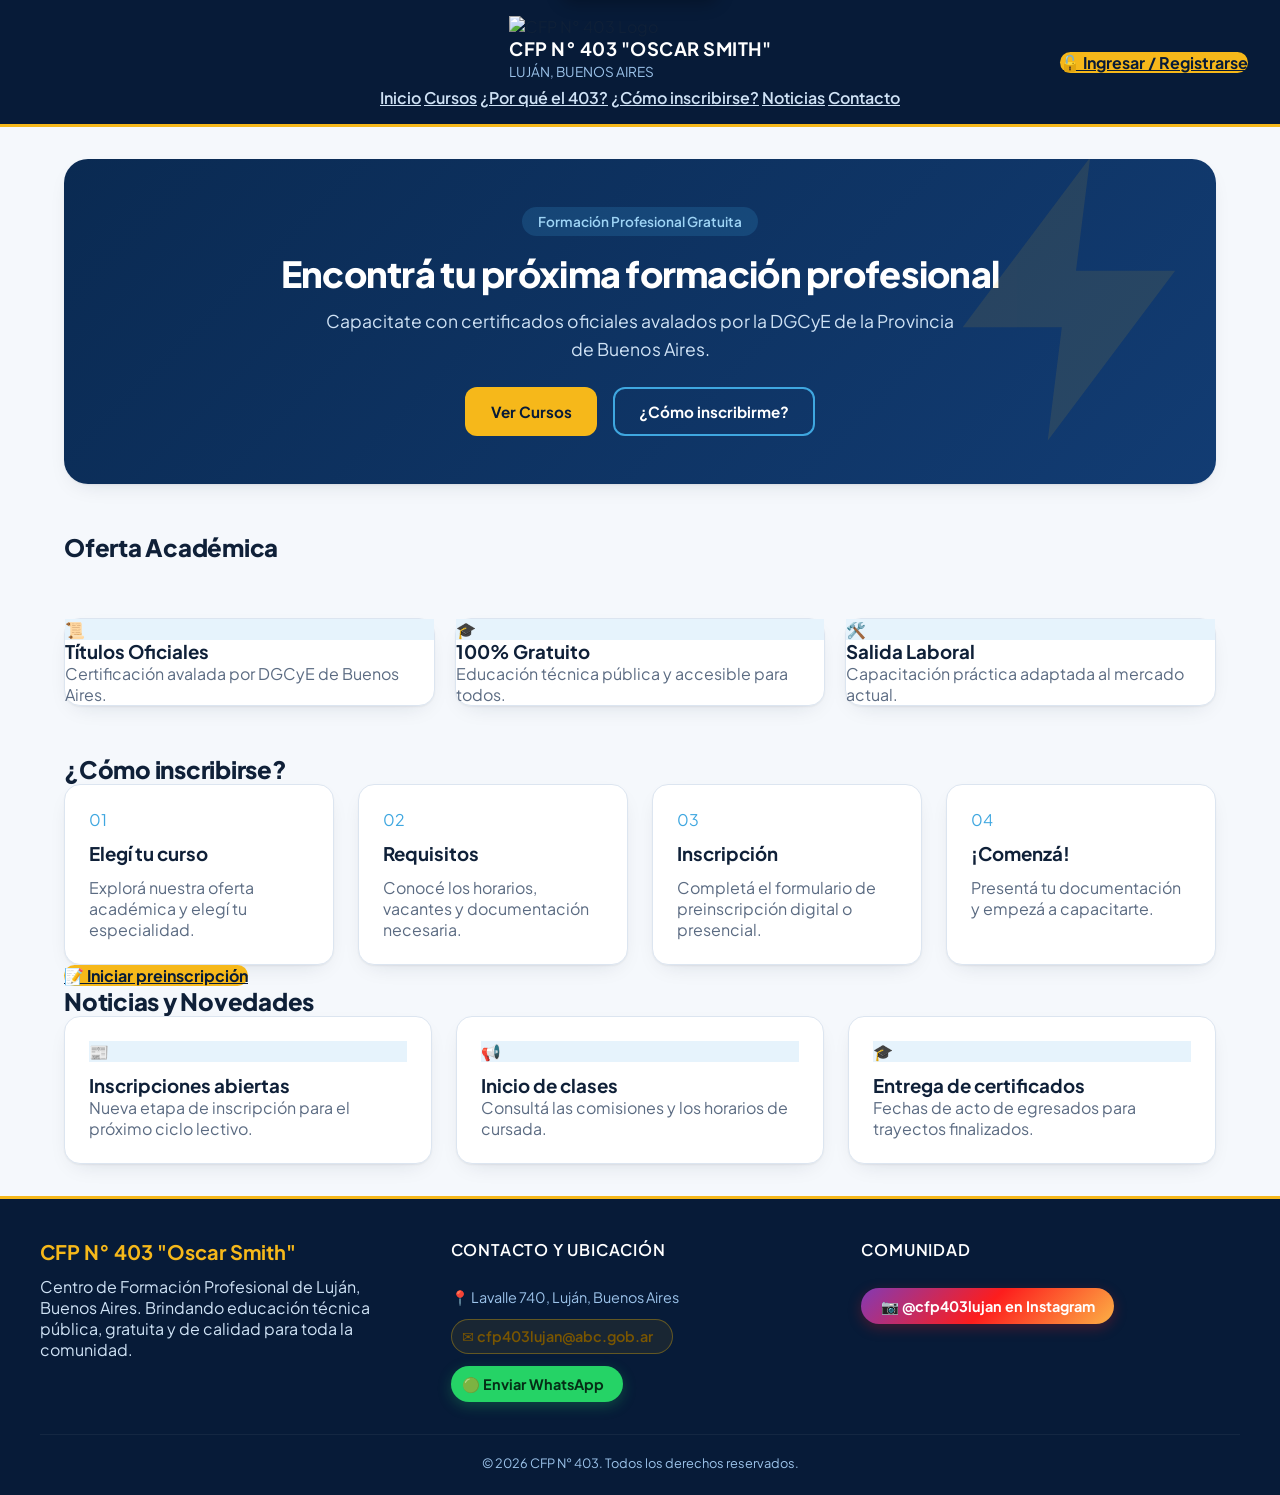
==== commit 0c0ebc6e: "Repos movidos a la organización ndinova-cfp: se actualiza el enlace al panel de prácticas Co-Authore" ====
--- a/index.html
+++ b/index.html
@@ -389,7 +389,7 @@
     <button id="btn-nuevo-trayecto" class="nav-item-btn admin-only" onclick="Trayectos.nuevo()">
     <span class="icon"><svg viewBox="0 0 24 24" fill="none" stroke="currentColor" stroke-width="2" stroke-linecap="round" stroke-linejoin="round"><circle cx="12" cy="12" r="9"/><path d="M12 8v8M8 12h8"/></svg></span> Cargar Trayecto
   </button>
-    <button id="btn-practicas" class="nav-item-btn" style="display:none" onclick="window.open('https://ndinova-bit.github.io/practicas-cfp403/#/docente','_blank','noopener')" title="Abre el panel de la plataforma de prácticas en otra pestaña">
+    <button id="btn-practicas" class="nav-item-btn" style="display:none" onclick="window.open('https://ndinova-cfp.github.io/practicas-cfp403/#/docente','_blank','noopener')" title="Abre el panel de la plataforma de prácticas en otra pestaña">
     <span class="icon"><svg viewBox="0 0 24 24" fill="none" stroke="currentColor" stroke-width="2" stroke-linecap="round" stroke-linejoin="round"><rect x="3" y="4" width="18" height="13" rx="2"/><path d="M8 21h8M12 17v4M8 10l2 2 4-4"/></svg></span> Resultados de prácticas
   </button>
     </div>
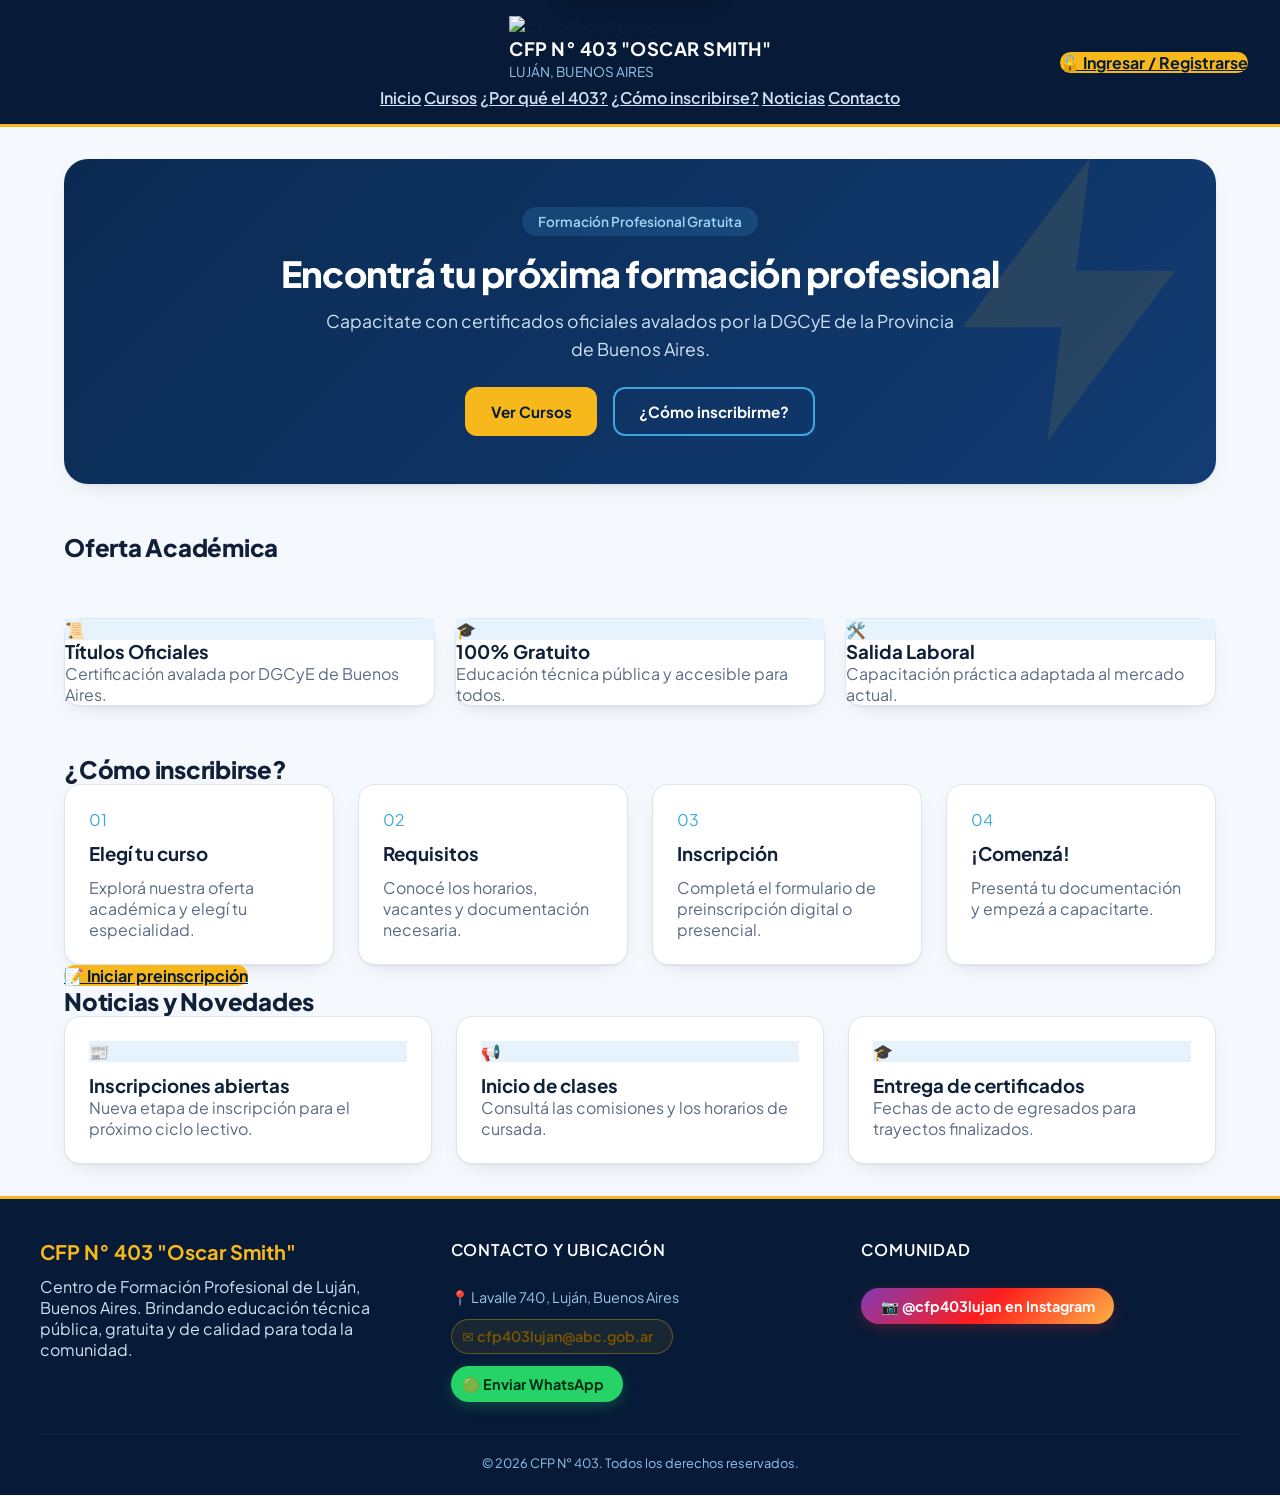
==== commit 9580c446: "Verificación en 2 pasos: el código QR ya no se rompe (se codifica el SVG que devuelve Supabase y dej" ====
--- a/index.html
+++ b/index.html
@@ -4,6 +4,15 @@
   <meta charset="UTF-8">
   <meta name="viewport" content="width=device-width, initial-scale=1.0, viewport-fit=cover">
   <title>CFP N° 403 - Plataforma</title>
+  <meta name="description" content="CFP N.º 403 «Oscar Smith» de Luján: formación profesional gratuita con certificados oficiales de la DGCyE. Conocé los cursos e inscribite.">
+  <meta property="og:type" content="website">
+  <meta property="og:locale" content="es_AR">
+  <meta property="og:site_name" content="CFP N° 403 Luján">
+  <meta property="og:title" content="CFP N° 403 «Oscar Smith» · Formación profesional gratuita">
+  <meta property="og:description" content="Cursos de formación profesional con certificados oficiales de la DGCyE. Conocé la oferta e inscribite.">
+  <meta property="og:url" content="https://cfp403lujan.com.ar/">
+  <meta property="og:image" content="https://cfp403lujan.com.ar/logo.png">
+  <meta name="twitter:card" content="summary">
 
   <!-- Soporte App Móvil PWA -->
   <link rel="manifest" href="manifest.json">
@@ -51,7 +60,7 @@
   <!-- 4. CSS Panel de Administración -->
   <link rel="stylesheet" href="css/admin-dashboard.css?v=60005">
   <link href="https://fonts.googleapis.com/css2?family=Plus+Jakarta+Sans:wght@400;500;600;700;800&display=swap" rel="stylesheet">
-  <link rel="stylesheet" href="css/tema-cfp.css?v=70105">
+  <link rel="stylesheet" href="css/tema-cfp.css?v=70106">
   <link rel="stylesheet" href="css/inteligencia.css?v=70001">
   <link rel="stylesheet" href="css/ficha-inscripcion.css?v=70065">
   <link rel="stylesheet" href="css/ayuda.css?v=70079">
@@ -72,7 +81,7 @@
         <div class="header-top-brand">
           <img src="logo.png" alt="CFP N° 403 Logo" class="header-logo-xl">
           <div>
-            <h1 class="header-title-lg">CFP N° 403 "OSCAR SMITH"</h1>
+            <p class="header-title-lg">CFP N° 403 "OSCAR SMITH"</p>
             <span style="font-size: 0.85rem; color: var(--text-muted);">LUJÁN, BUENOS AIRES</span>
           </div>
         </div>
@@ -589,7 +598,7 @@
             </div>
             <div style="display: flex; gap: 0.75rem; align-items: center;">
               <!-- FILTRO POR CICLO LECTIVO -->
-              <select id="filtro-ciclo-lectivo" class="form-control custom-select" style="width: auto; padding: 0.4rem 0.8rem;" onchange="Trayectos.cargarTrayectos()">
+              <select id="filtro-ciclo-lectivo" aria-label="Filtrar por ciclo lectivo" class="form-control custom-select" style="width: auto; padding: 0.4rem 0.8rem;" onchange="Trayectos.cargarTrayectos()">
                 <option value="2026" selected>Ciclo Lectivo 2026</option>
                 <option value="2027">Ciclo Lectivo 2027</option>
                 <option value="TODOS">Todos los Ciclos</option>
@@ -729,11 +738,11 @@
                   <div class="form-grid-2" style="margin-top: 0.75rem;">
                     <div>
                       <label style="font-size: 0.75rem;">Fecha Inicio</label>
-                      <input type="date" class="mod-inicio form-control">
+                      <input type="date" class="mod-inicio form-control" aria-label="Fecha de inicio del módulo">
                     </div>
                     <div>
                       <label style="font-size: 0.75rem;">Fecha Fin</label>
-                      <input type="date" class="mod-fin form-control">
+                      <input type="date" class="mod-fin form-control" aria-label="Fecha de fin del módulo">
                     </div>
                   </div>
                 </div>
@@ -974,7 +983,7 @@
           </div>
           <div class="form-group">
             <label for="usr-alta-fecha">Fecha de Nacimiento</label>
-            <input type="date" id="usr-alta-fecha" class="form-control">
+            <input type="date" id="usr-alta-fecha" class="form-control" aria-label="Fecha">
           </div>
         </div>
 
@@ -1024,15 +1033,15 @@
   <script src="https://cdnjs.cloudflare.com/ajax/libs/exceljs/4.3.0/exceljs.min.js" integrity="sha384-P7KKlGD3Ng66Ds7oTliLzTnol6DbK+k7PafNYXIBDQ4b5eFWtmqctplDVOxslglR" crossorigin="anonymous"></script>
   
   <!-- Lógica Interna (Sin caracteres sueltos y con versión actualizada) -->
-  <script src="js/app.js?v=70024" defer></script>
+  <script src="js/app.js?v=70025" defer></script>
   <script src="js/entorno-prueba.js?v=70007" defer></script>
   <script src="js/supabase-config.js?v=70007" defer></script>
   <script src="js/avisos.js?v=70008" defer></script>
   <script src="js/reglas.js?v=70105" defer></script>
   <script src="js/ui.js?v=70112" defer></script>
-  <script src="js/auth.js?v=70076" defer></script>
-  <script src="js/trayectos.js?v=70097" defer></script>
-  <script src="js/usuarios.js?v=70094" defer></script>
+  <script src="js/auth.js?v=70077" defer></script>
+  <script src="js/trayectos.js?v=70098" defer></script>
+  <script src="js/usuarios.js?v=70095" defer></script>
   <script src="js/auditoria.js?v=70027" defer></script>
   <script src="js/progreso.js?v=70022" defer></script>
   <script src="js/seguimiento.js?v=70105" defer></script>
--- a/css/footer.css
+++ b/css/footer.css
@@ -0,0 +1,112 @@
+.main-footer {
+  background: var(--surface-dark);
+  border-top: 1px solid var(--border);
+  color: var(--text-muted);
+  padding: 2.5rem 1.5rem 1.5rem;
+  margin-top: auto;
+}
+
+.footer-container {
+  max-width: 1200px;
+  margin: 0 auto;
+  display: grid;
+  grid-template-columns: repeat(auto-fit, minmax(280px, 1fr));
+  gap: 2rem;
+  align-items: start;
+}
+
+.footer-title-gold {
+  color: var(--accent-gold);
+  font-size: 1.25rem;
+  font-weight: 700;
+  margin-bottom: 0.75rem;
+}
+
+.footer-title {
+  color: var(--text-main);
+  font-size: 1rem;
+  font-weight: 600;
+  margin-bottom: 1rem;
+  text-transform: uppercase;
+  letter-spacing: 0.05em;
+}
+
+.footer-contact-group,
+.footer-community-group {
+  display: flex;
+  flex-direction: column;
+  gap: 0.75rem;
+}
+
+.contact-link-location {
+  color: var(--text-muted);
+  text-decoration: none;
+  font-size: 0.9rem;
+  display: flex;
+  align-items: center;
+  gap: 0.5rem;
+}
+
+.contact-link-location:hover {
+  color: var(--accent-gold);
+}
+
+.btn-contact {
+  display: inline-flex;
+  align-items: center;
+  gap: 0.5rem;
+  padding: 0.6rem 1rem;
+  border-radius: var(--radius-pill);
+  text-decoration: none;
+  font-size: 0.85rem;
+  font-weight: 600;
+  width: fit-content;
+  transition: transform 0.2s ease, box-shadow 0.2s ease;
+}
+
+.btn-contact:hover {
+  transform: translateY(-2px);
+}
+
+.btn-email {
+  background: rgba(234, 179, 8, 0.1);
+  color: #7A5600;
+  border: 1px solid rgba(122, 86, 0, 0.45);
+}
+
+.btn-whatsapp {
+  background: var(--whatsapp);
+  color: #052e16;
+  font-weight: 700;
+}
+
+.btn-instagram {
+  display: inline-flex;
+  align-items: center;
+  gap: 0.5rem;
+  background: var(--ig-gradient);
+  padding: 0.65rem 1.1rem;
+  border-radius: var(--radius-pill);
+  color: #ffffff;
+  text-decoration: none;
+  font-weight: 700;
+  font-size: 0.85rem;
+  width: fit-content;
+}
+
+.footer-link-subtle {
+  color: var(--text-muted);
+  text-decoration: none;
+  font-size: 0.85rem;
+  margin-top: 0.25rem;
+}
+
+.footer-copyright {
+  max-width: 1200px;
+  margin: 2rem auto 0;
+  padding-top: 1.25rem;
+  border-top: 1px solid rgba(255, 255, 255, 0.05);
+  text-align: center;
+  font-size: 0.8rem;
+  color: var(--text-muted);
+}
--- a/css/tema-cfp.css
+++ b/css/tema-cfp.css
@@ -81,7 +81,7 @@
   --text-main: #FFFFFF;
   --text-muted: #9CC3EA;
 }
-.main-header .header-title-lg { color: #fff !important; }
+.main-header .header-title-lg { color: #fff !important; margin: 0; }
 .main-header .nav-link { color: #CFE2F5 !important; font-weight: 600; }
 .main-header .nav-link:hover { color: var(--cfp-yellow) !important; }
 .btn-header-login {
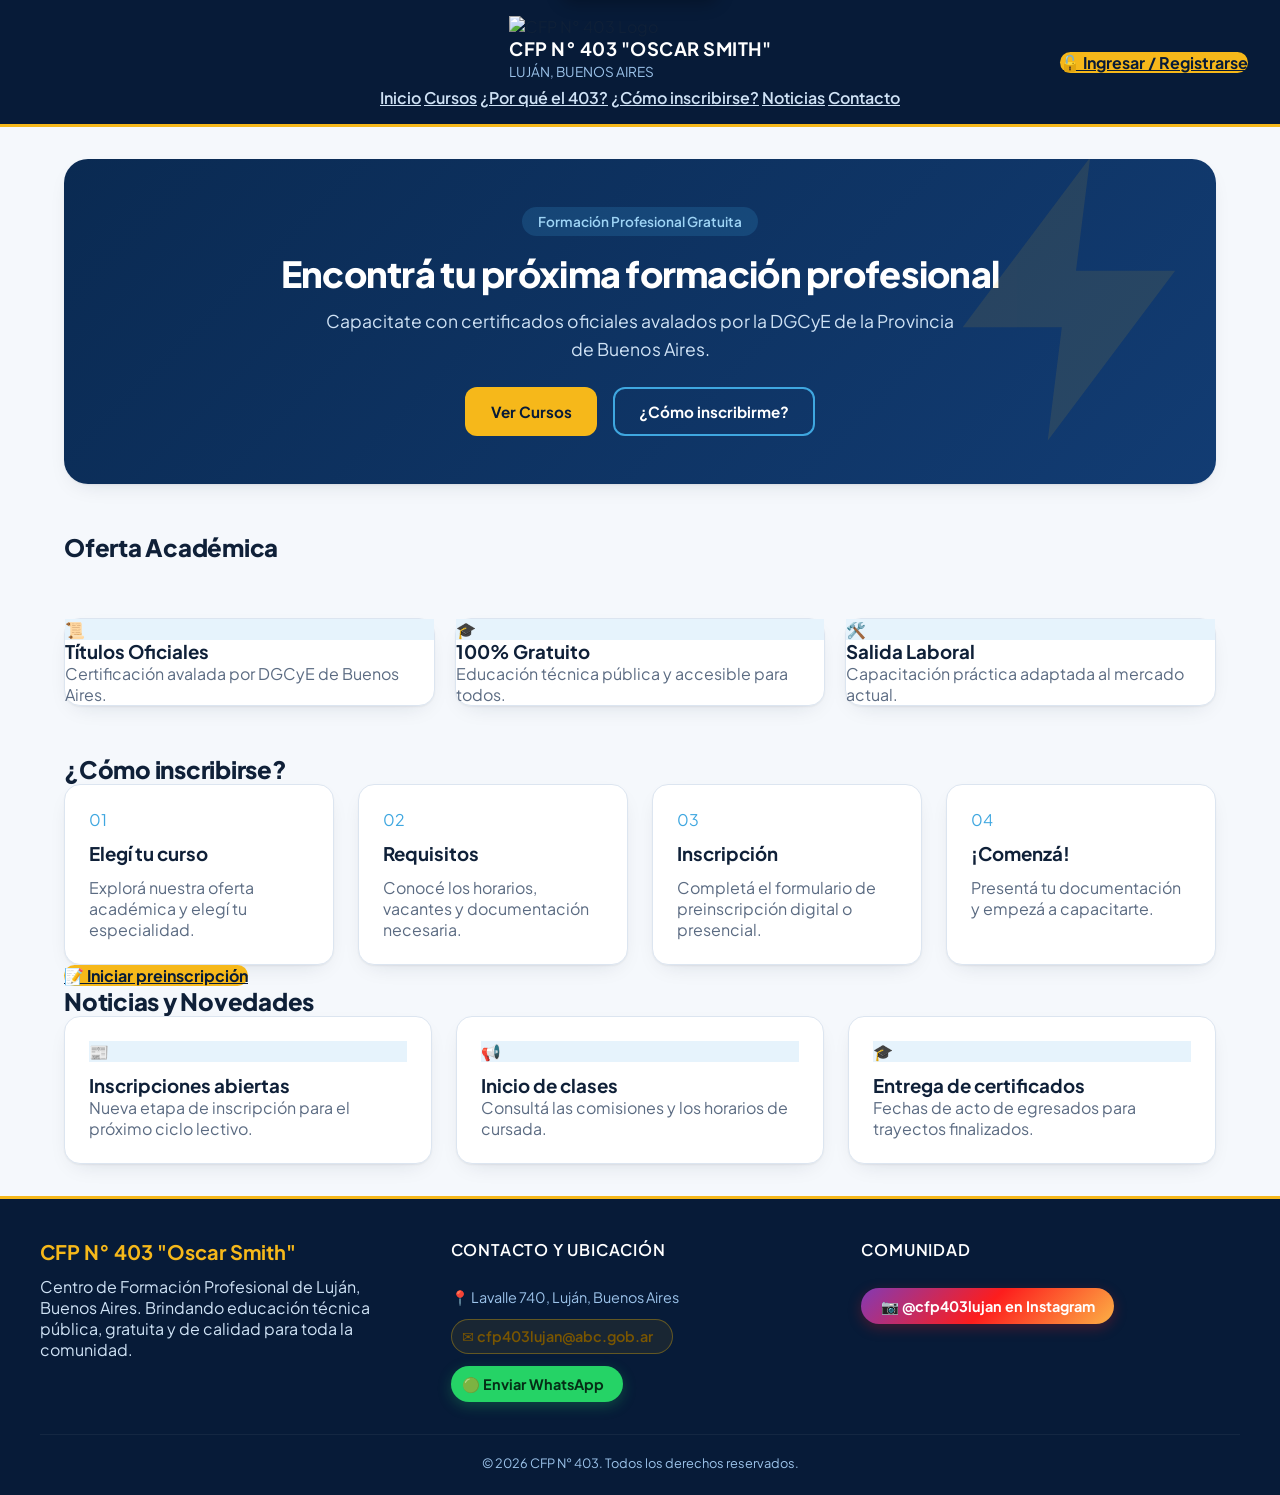
==== commit a2be4c06: "Web pública: se ocultan los trayectos 2026 (sin borrarlos) con la nueva marca «Mostrar en la web púb" ====
--- a/index.html
+++ b/index.html
@@ -60,7 +60,7 @@
   <!-- 4. CSS Panel de Administración -->
   <link rel="stylesheet" href="css/admin-dashboard.css?v=60005">
   <link href="https://fonts.googleapis.com/css2?family=Plus+Jakarta+Sans:wght@400;500;600;700;800&display=swap" rel="stylesheet">
-  <link rel="stylesheet" href="css/tema-cfp.css?v=70106">
+  <link rel="stylesheet" href="css/tema-cfp.css?v=70107">
   <link rel="stylesheet" href="css/inteligencia.css?v=70001">
   <link rel="stylesheet" href="css/ficha-inscripcion.css?v=70065">
   <link rel="stylesheet" href="css/ayuda.css?v=70079">
@@ -722,6 +722,13 @@
                 </label>
               </div>
 
+              <div class="form-group" style="margin-top: .5rem;">
+                <label class="nov-check" for="trayecto-visible-publico" style="margin:0;">
+                  <input type="checkbox" id="trayecto-visible-publico" checked>
+                  Mostrar en la oferta de la web pública <small style="color:var(--cfp-muted)">(desmarcar para ocultarlo al público sin borrarlo: sigue disponible para docentes e inscriptos)</small>
+                </label>
+              </div>
+
               <hr style="margin: 1.5rem 0; border-color: rgba(255,255,255,0.08);">
               
               <div style="display: flex; justify-content: space-between; align-items: center; margin-bottom: 1rem;">
@@ -1040,7 +1047,7 @@
   <script src="js/reglas.js?v=70105" defer></script>
   <script src="js/ui.js?v=70112" defer></script>
   <script src="js/auth.js?v=70077" defer></script>
-  <script src="js/trayectos.js?v=70098" defer></script>
+  <script src="js/trayectos.js?v=70099" defer></script>
   <script src="js/usuarios.js?v=70095" defer></script>
   <script src="js/auditoria.js?v=70027" defer></script>
   <script src="js/progreso.js?v=70022" defer></script>
--- a/css/tema-cfp.css
+++ b/css/tema-cfp.css
@@ -1406,3 +1406,47 @@
 .enc-ajustes { display: flex; flex-wrap: wrap; align-items: center; gap: .8rem 1.2rem; margin-bottom: .8rem; font-size: .85rem; }
 .enc-ajustes label { display: flex; align-items: center; gap: .4rem; }
 .enc-ajustes input[type="number"] { width: 4.5rem; }
+
+/* ── Cartel "Muy pronto: trayectos del próximo ciclo" (oferta pública) ── */
+.pronto-card {
+  grid-column: 1 / -1;
+  display: flex; align-items: center; gap: 1.5rem;
+  padding: 2rem 2.25rem;
+  border-radius: 18px;
+  color: #fff;
+  background:
+    radial-gradient(circle at 92% 8%, rgba(251, 191, 36, .28) 0, rgba(251, 191, 36, 0) 42%),
+    linear-gradient(135deg, #10284a 0%, #1b4478 100%);
+  border: 1px solid rgba(251, 191, 36, .55);
+  box-shadow: 0 14px 34px -14px rgba(16, 40, 74, .65), 0 0 0 4px rgba(251, 191, 36, .12);
+}
+.pronto-icono {
+  flex: 0 0 auto; width: 72px; height: 72px; border-radius: 50%;
+  display: grid; place-items: center;
+  color: #10284a; background: #fbbf24;
+  box-shadow: 0 0 0 8px rgba(251, 191, 36, .22);
+}
+.pronto-etiqueta {
+  display: inline-block; margin-bottom: .45rem;
+  padding: .2rem .7rem; border-radius: 999px;
+  font-size: .78rem; font-weight: 700; letter-spacing: .04em; text-transform: uppercase;
+  color: #10284a; background: #fbbf24;
+}
+.pronto-titulo { margin: 0 0 .45rem; font-size: 1.6rem; line-height: 1.2; color: #fff; }
+.pronto-desc { margin: 0 0 1.1rem; max-width: 62ch; font-size: 1rem; line-height: 1.55; color: #e2e8f0; }
+.pronto-desc strong { color: #fde68a; }
+.pronto-acciones { display: flex; flex-wrap: wrap; gap: .7rem; }
+.pronto-acciones .btn { min-height: 44px; display: inline-flex; align-items: center; }
+.pronto-acciones .btn-outline { color: #fff; border-color: rgba(255, 255, 255, .6); background: transparent; }
+.pronto-acciones .btn-outline:hover { background: rgba(255, 255, 255, .12); }
+@media (prefers-reduced-motion: no-preference) {
+  .pronto-icono { animation: pronto-latido 2.6s ease-in-out infinite; }
+  @keyframes pronto-latido { 0%, 100% { box-shadow: 0 0 0 8px rgba(251, 191, 36, .22); } 50% { box-shadow: 0 0 0 15px rgba(251, 191, 36, .08); } }
+}
+@media (max-width: 640px) {
+  .pronto-card { flex-direction: column; align-items: flex-start; padding: 1.5rem 1.25rem; gap: 1rem; }
+  .pronto-icono { width: 60px; height: 60px; }
+  .pronto-titulo { font-size: 1.3rem; }
+  .pronto-acciones { width: 100%; }
+  .pronto-acciones .btn { flex: 1 1 100%; justify-content: center; }
+}
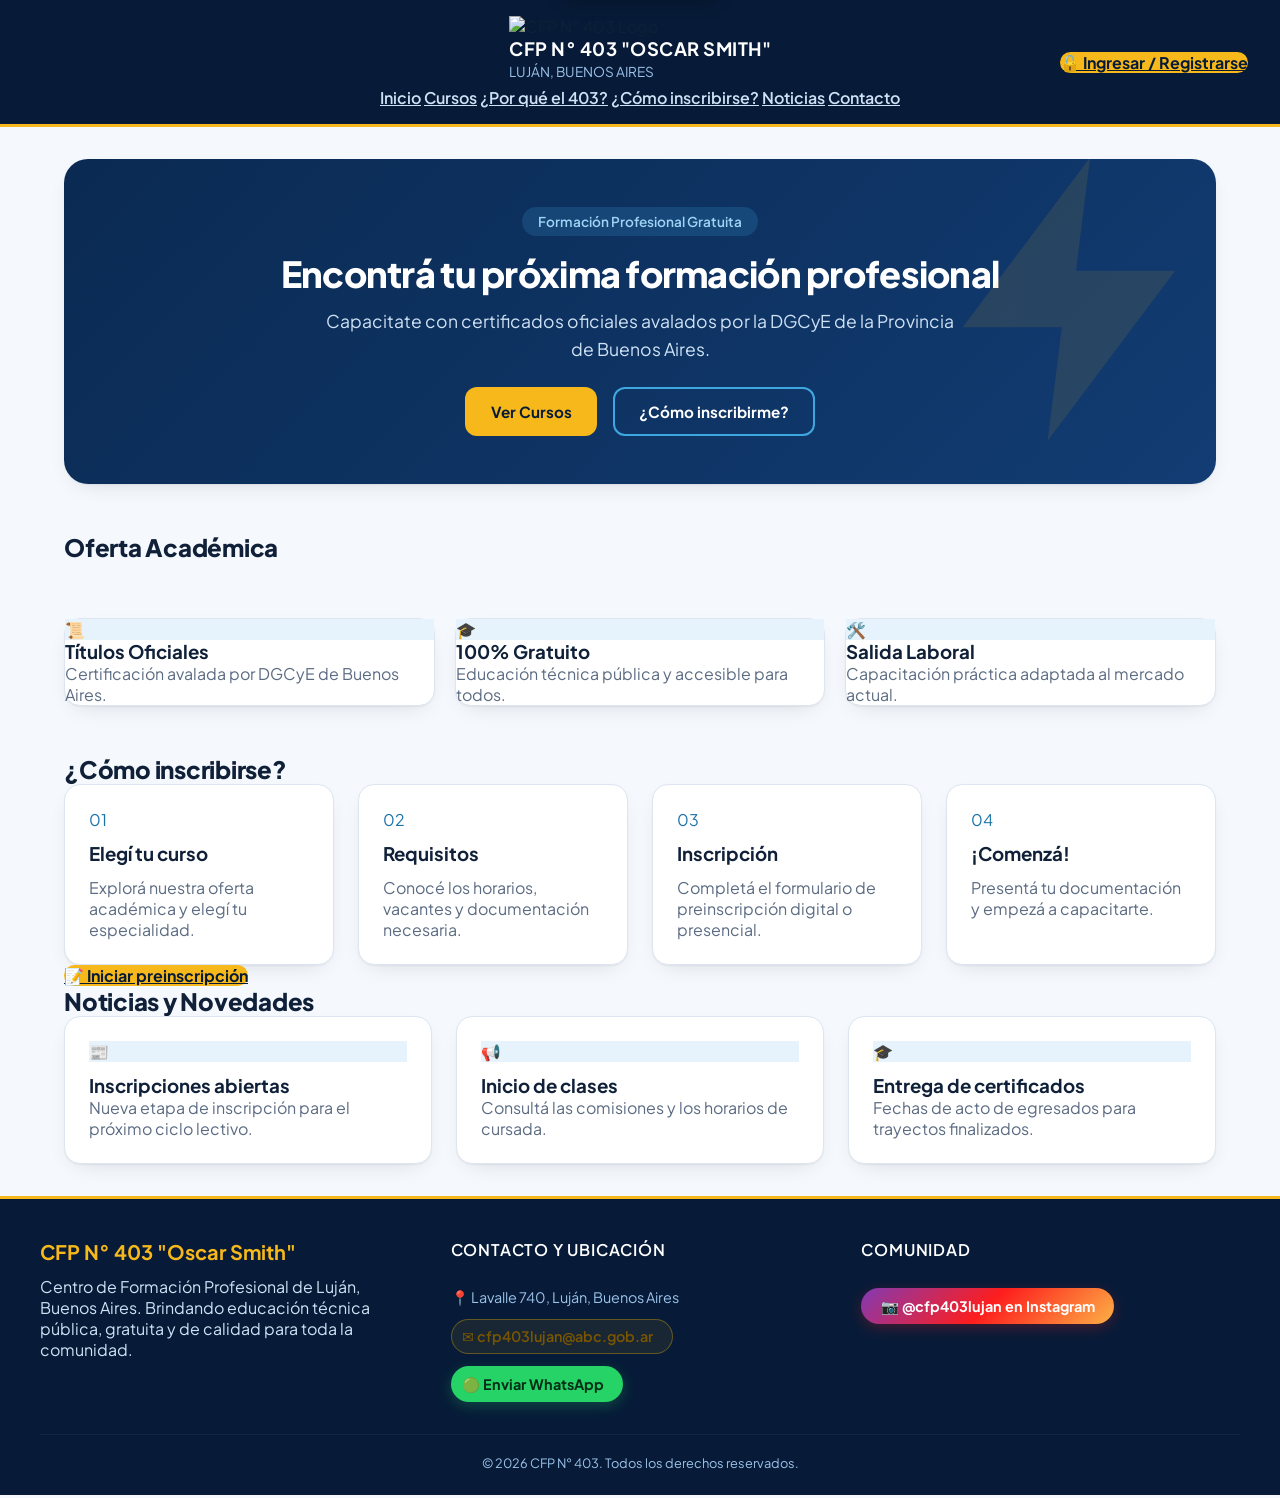
==== commit c00f0b0c: "Contraste: se corrige el botón de mail del pie (dorado claro sobre fondo oscuro) y se oscurecen los " ====
--- a/index.html
+++ b/index.html
@@ -48,7 +48,7 @@
   <link rel="stylesheet" href="css/header.css">
   <link rel="stylesheet" href="css/hero.css">
   <link rel="stylesheet" href="css/courses.css">
-  <link rel="stylesheet" href="css/footer.css">
+  <link rel="stylesheet" href="css/footer.css?v=70109">
   <link rel="stylesheet" href="css/animations.css">
   <link rel="stylesheet" href="css/sections.css">
   <link rel="stylesheet" href="css/pdf-lab.css">
@@ -60,7 +60,7 @@
   <!-- 4. CSS Panel de Administración -->
   <link rel="stylesheet" href="css/admin-dashboard.css?v=60005">
   <link href="https://fonts.googleapis.com/css2?family=Plus+Jakarta+Sans:wght@400;500;600;700;800&display=swap" rel="stylesheet">
-  <link rel="stylesheet" href="css/tema-cfp.css?v=70107">
+  <link rel="stylesheet" href="css/tema-cfp.css?v=70109">
   <link rel="stylesheet" href="css/inteligencia.css?v=70001">
   <link rel="stylesheet" href="css/ficha-inscripcion.css?v=70065">
   <link rel="stylesheet" href="css/ayuda.css?v=70079">
--- a/css/footer.css
+++ b/css/footer.css
@@ -70,8 +70,8 @@
 
 .btn-email {
   background: rgba(234, 179, 8, 0.1);
-  color: #7A5600;
-  border: 1px solid rgba(122, 86, 0, 0.45);
+  color: #fde68a;
+  border: 1px solid rgba(253, 230, 138, 0.45);
 }
 
 .btn-whatsapp {
--- a/css/tema-cfp.css
+++ b/css/tema-cfp.css
@@ -185,7 +185,7 @@
 }
 .prop-title, .step-title, .news-title, .empty-state-title { color: var(--cfp-ink) !important; }
 .prop-desc, .step-desc, .news-desc, .empty-state-text { color: var(--cfp-muted) !important; }
-.step-number { color: var(--cfp-celeste) !important; }
+.step-number { color: #1b72a8 !important; }
 .btn-inscripcion-gold {
   background: var(--cfp-yellow) !important;
   color: var(--cfp-navy-deep) !important;
@@ -1408,17 +1408,24 @@
 .enc-ajustes input[type="number"] { width: 4.5rem; }
 
 /* ── Cartel "Muy pronto: trayectos del próximo ciclo" (oferta pública) ── */
-.pronto-card {
+.pronto-card,
+.features-grid > .pronto-card {
   grid-column: 1 / -1;
-  display: flex; align-items: center; gap: 1.5rem;
-  padding: 2rem 2.25rem;
-  border-radius: 18px;
+  display: flex !important; flex-direction: row !important; align-items: center; gap: 1.5rem !important;
+  padding: 2rem 2.25rem !important;
+  border-radius: 18px !important;
   color: #fff;
   background:
     radial-gradient(circle at 92% 8%, rgba(251, 191, 36, .28) 0, rgba(251, 191, 36, 0) 42%),
-    linear-gradient(135deg, #10284a 0%, #1b4478 100%);
-  border: 1px solid rgba(251, 191, 36, .55);
-  box-shadow: 0 14px 34px -14px rgba(16, 40, 74, .65), 0 0 0 4px rgba(251, 191, 36, .12);
+    linear-gradient(135deg, #10284a 0%, #1b4478 100%) !important;
+  border: 1px solid rgba(251, 191, 36, .55) !important;
+  border-top: 6px solid #fbbf24 !important;
+  box-shadow: 0 14px 34px -14px rgba(16, 40, 74, .65), 0 0 0 4px rgba(251, 191, 36, .12) !important;
+}
+.features-grid > .pronto-card:hover, .features-grid > .pronto-card:active {
+  transform: none !important; letter-spacing: normal !important;
+  border-color: rgba(251, 191, 36, .55) !important; border-top-color: #fbbf24 !important;
+  box-shadow: 0 14px 34px -14px rgba(16, 40, 74, .65), 0 0 0 4px rgba(251, 191, 36, .12) !important;
 }
 .pronto-icono {
   flex: 0 0 auto; width: 72px; height: 72px; border-radius: 50%;
@@ -1444,7 +1451,7 @@
   @keyframes pronto-latido { 0%, 100% { box-shadow: 0 0 0 8px rgba(251, 191, 36, .22); } 50% { box-shadow: 0 0 0 15px rgba(251, 191, 36, .08); } }
 }
 @media (max-width: 640px) {
-  .pronto-card { flex-direction: column; align-items: flex-start; padding: 1.5rem 1.25rem; gap: 1rem; }
+  .pronto-card, .features-grid > .pronto-card { flex-direction: column !important; align-items: flex-start; padding: 1.5rem 1.25rem !important; gap: 1rem !important; }
   .pronto-icono { width: 60px; height: 60px; }
   .pronto-titulo { font-size: 1.3rem; }
   .pronto-acciones { width: 100%; }
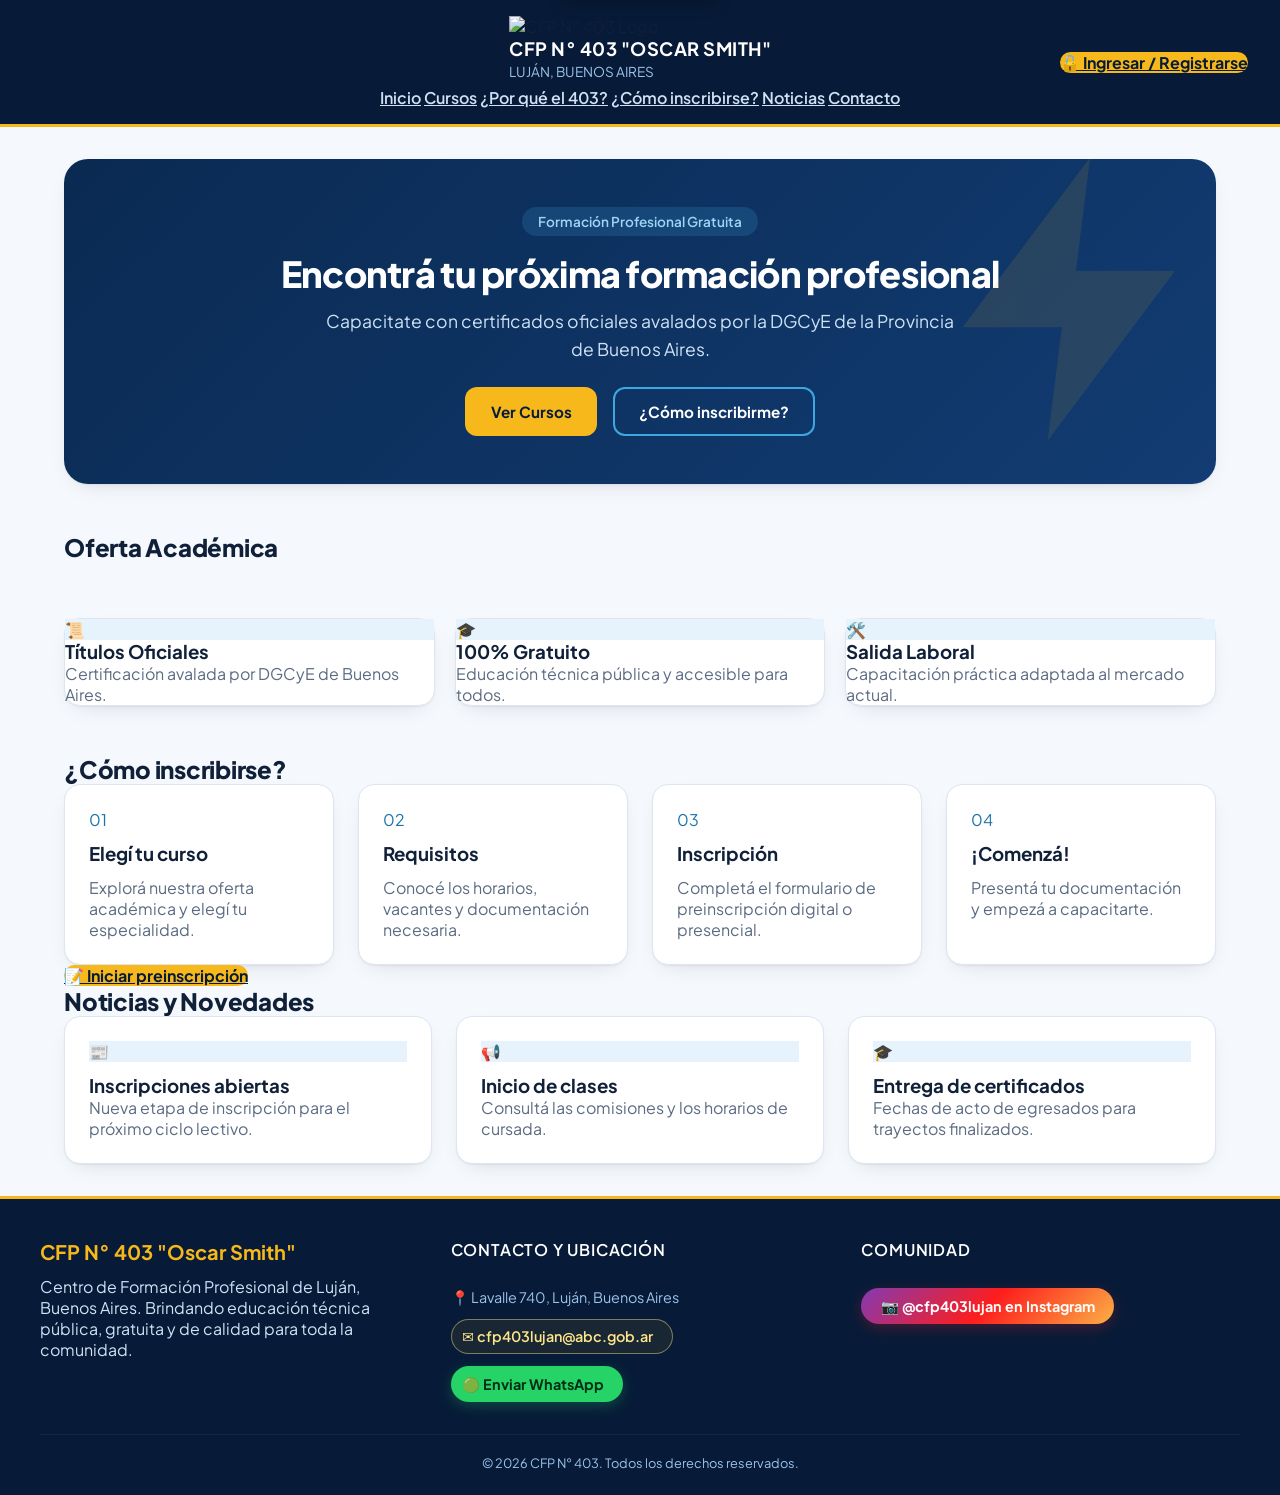
==== commit 05fd9be2: "Pie de página: el botón de mail vuelve a leerse (la variable dorada del tema era oscura sobre fondo " ====
--- a/index.html
+++ b/index.html
@@ -60,7 +60,7 @@
   <!-- 4. CSS Panel de Administración -->
   <link rel="stylesheet" href="css/admin-dashboard.css?v=60005">
   <link href="https://fonts.googleapis.com/css2?family=Plus+Jakarta+Sans:wght@400;500;600;700;800&display=swap" rel="stylesheet">
-  <link rel="stylesheet" href="css/tema-cfp.css?v=70109">
+  <link rel="stylesheet" href="css/tema-cfp.css?v=70110">
   <link rel="stylesheet" href="css/inteligencia.css?v=70001">
   <link rel="stylesheet" href="css/ficha-inscripcion.css?v=70065">
   <link rel="stylesheet" href="css/ayuda.css?v=70079">
--- a/css/tema-cfp.css
+++ b/css/tema-cfp.css
@@ -1457,3 +1457,7 @@
   .pronto-acciones { width: 100%; }
   .pronto-acciones .btn { flex: 1 1 100%; justify-content: center; }
 }
+
+/* Pie de página (fondo oscuro): el dorado del tema es marrón para fondos claros, acá hace falta el claro */
+.main-footer .btn-email { color: #fde68a !important; border-color: rgba(253, 230, 138, .45) !important; }
+.main-footer .btn-email:hover { color: #0f172a !important; }
